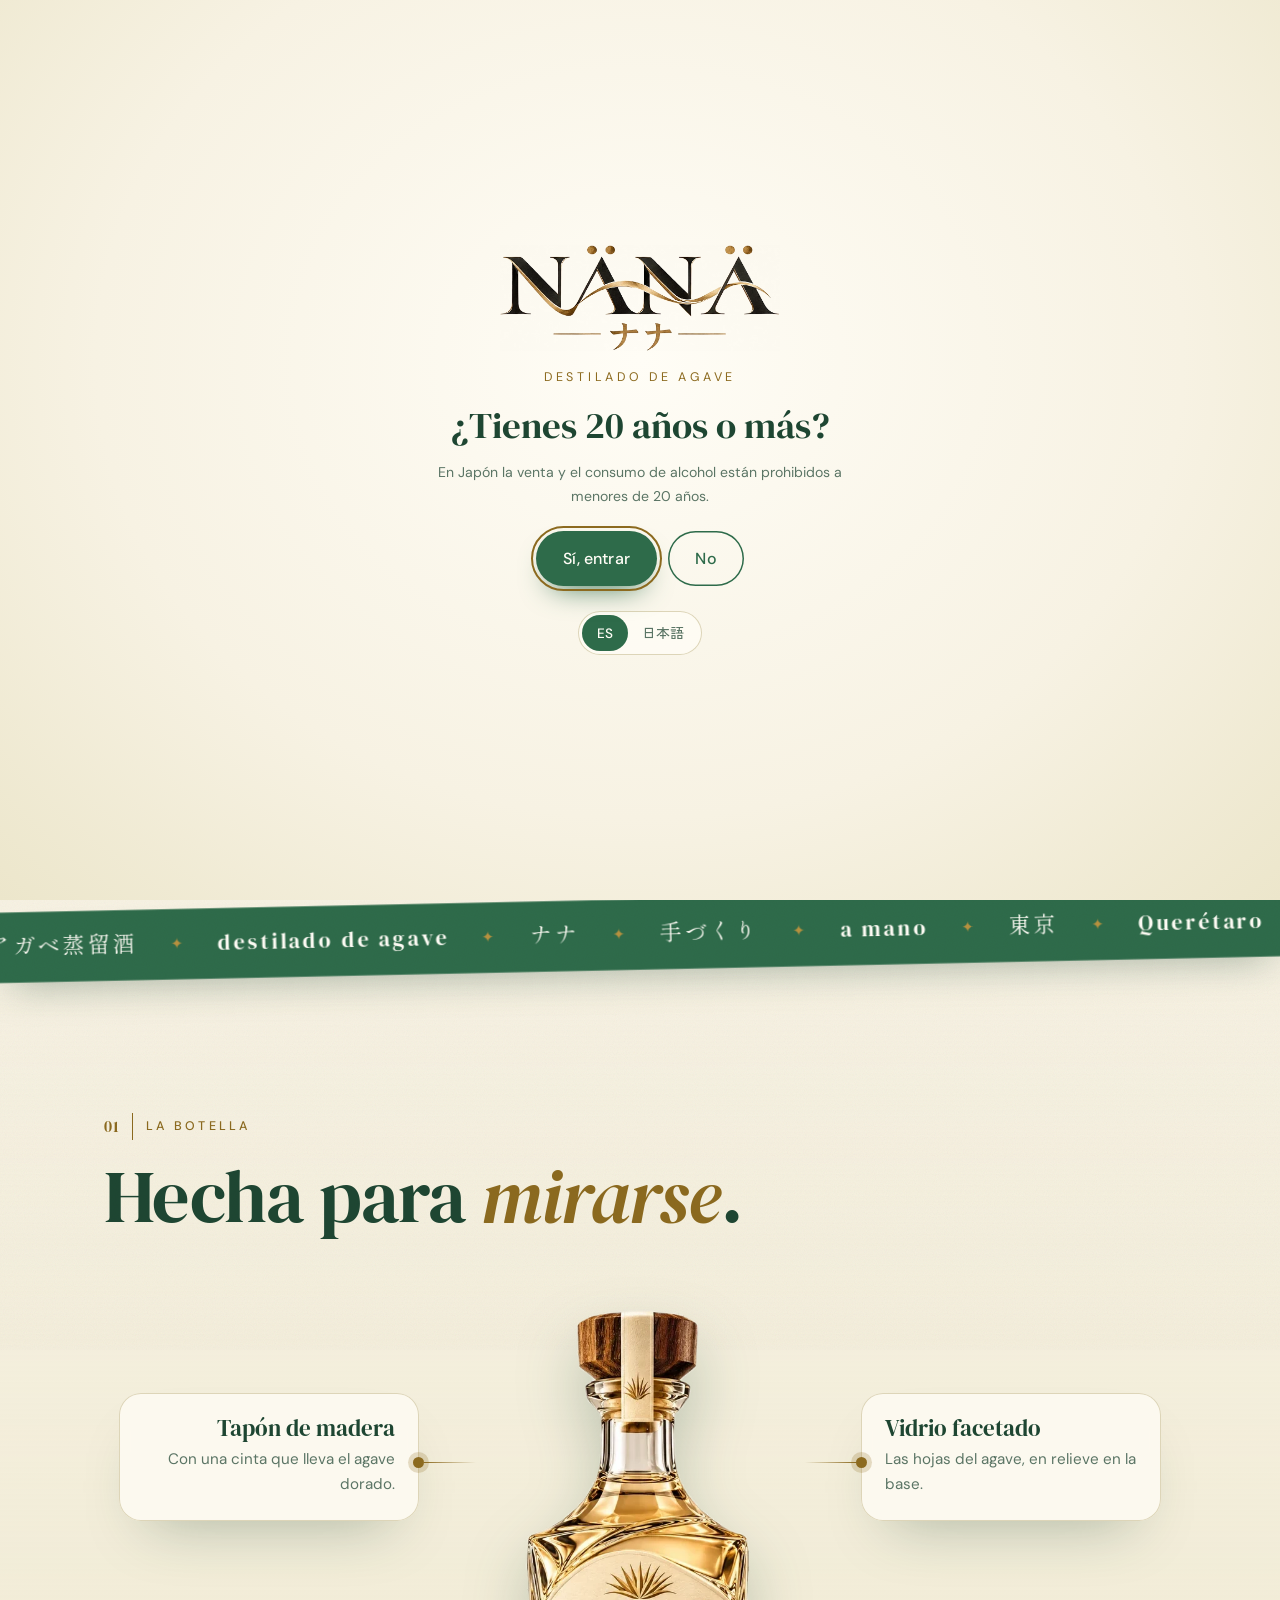
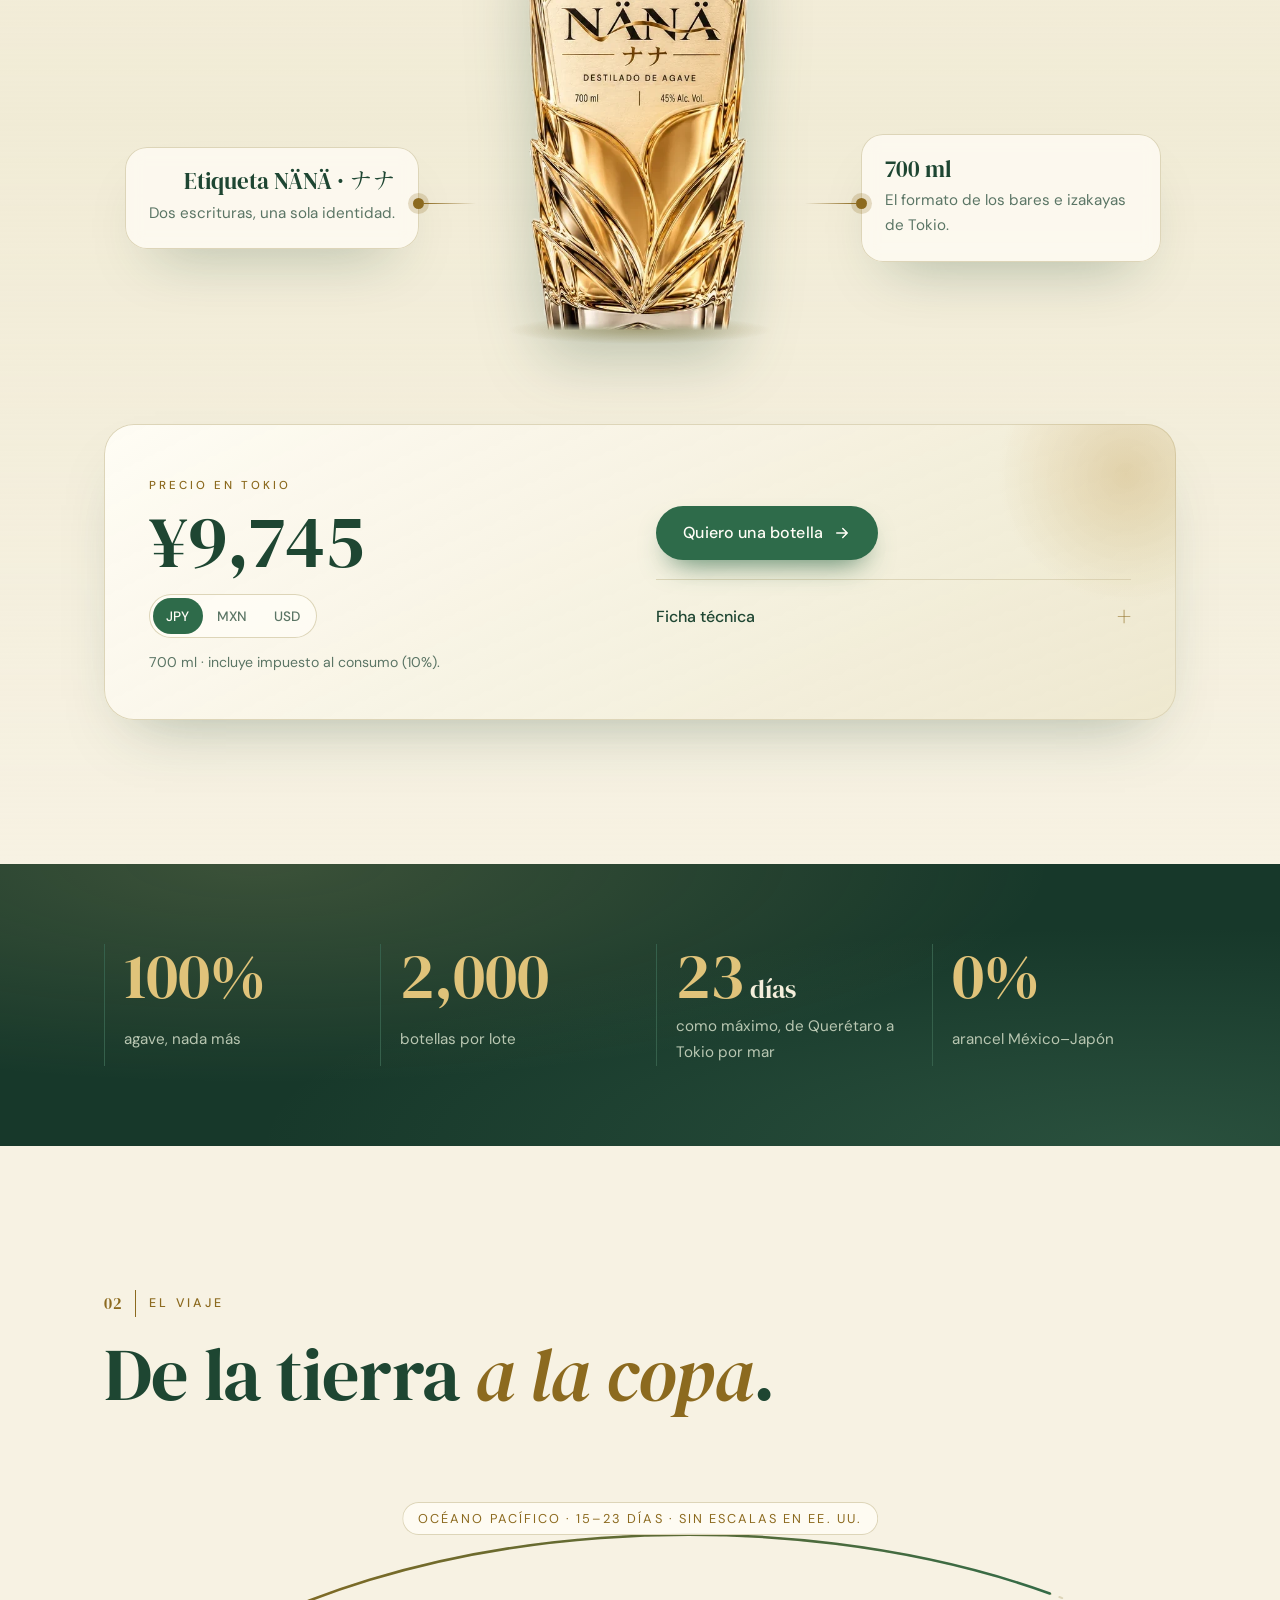
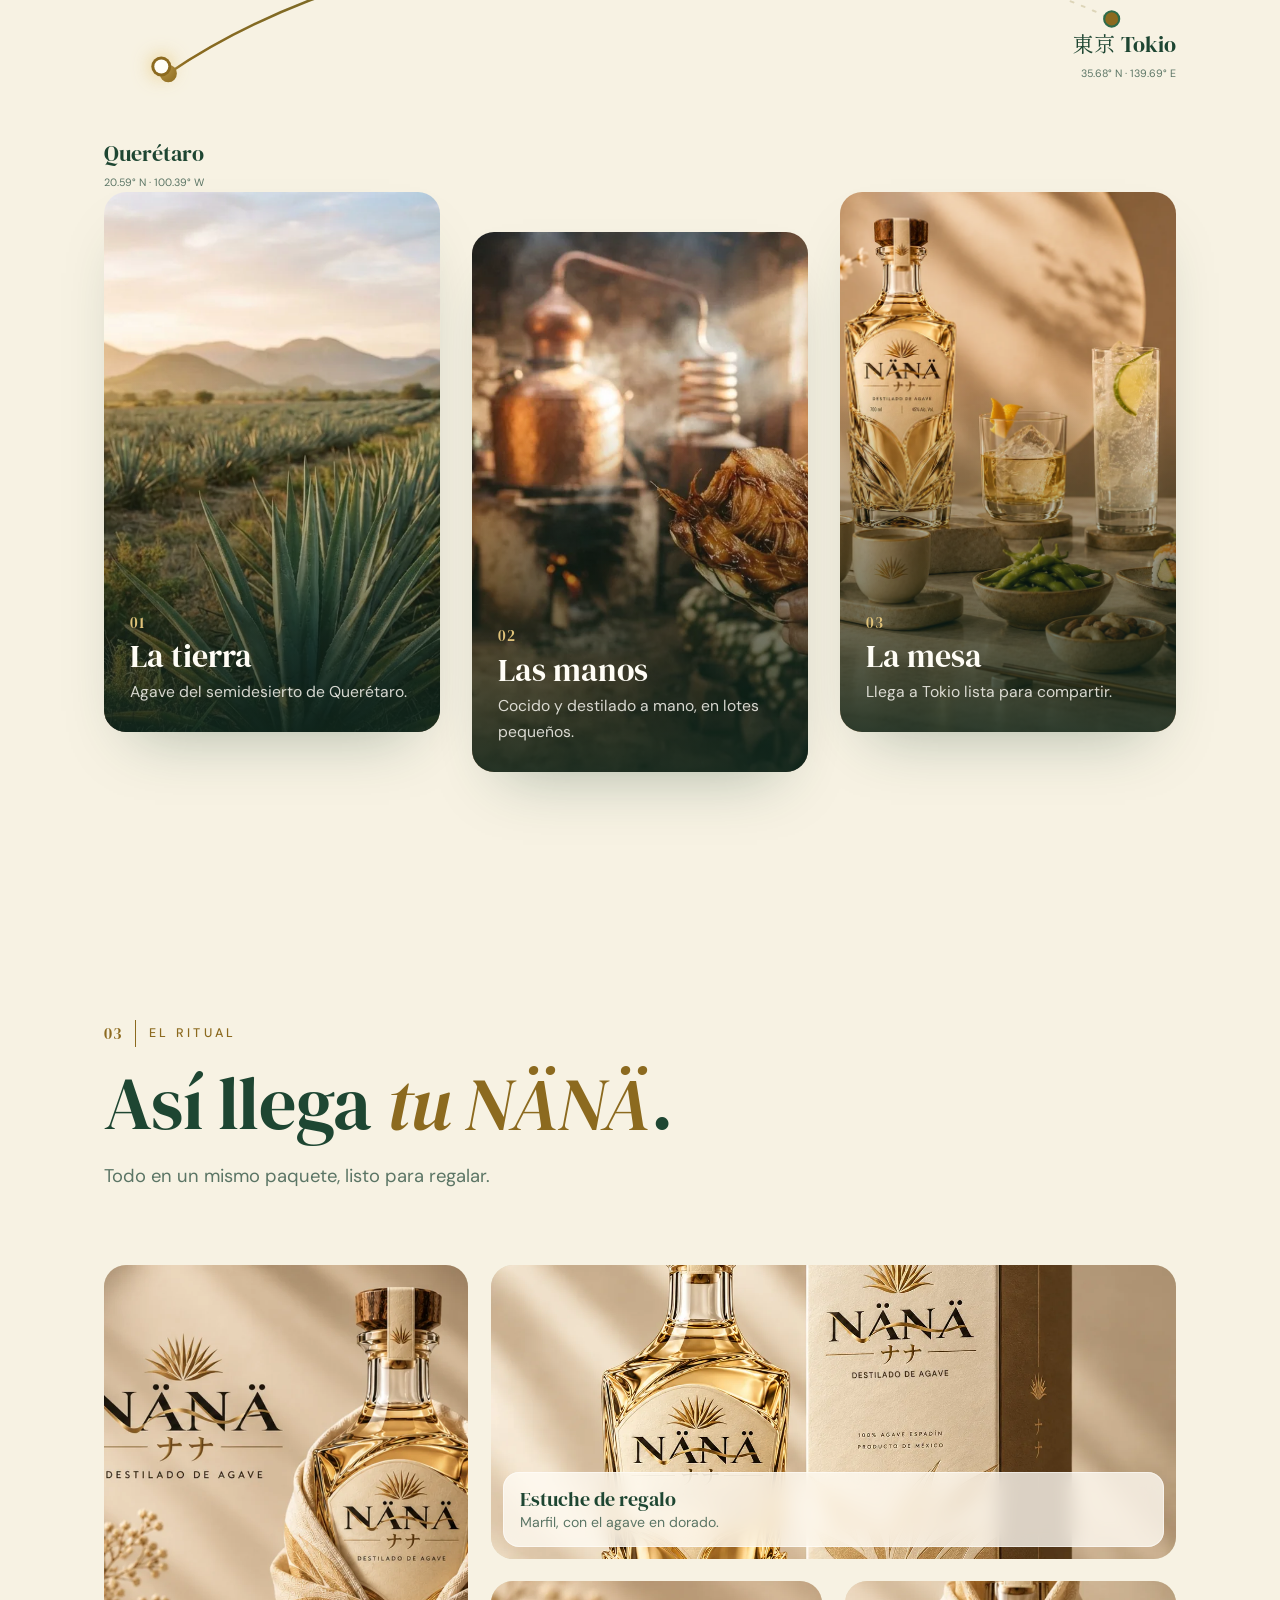
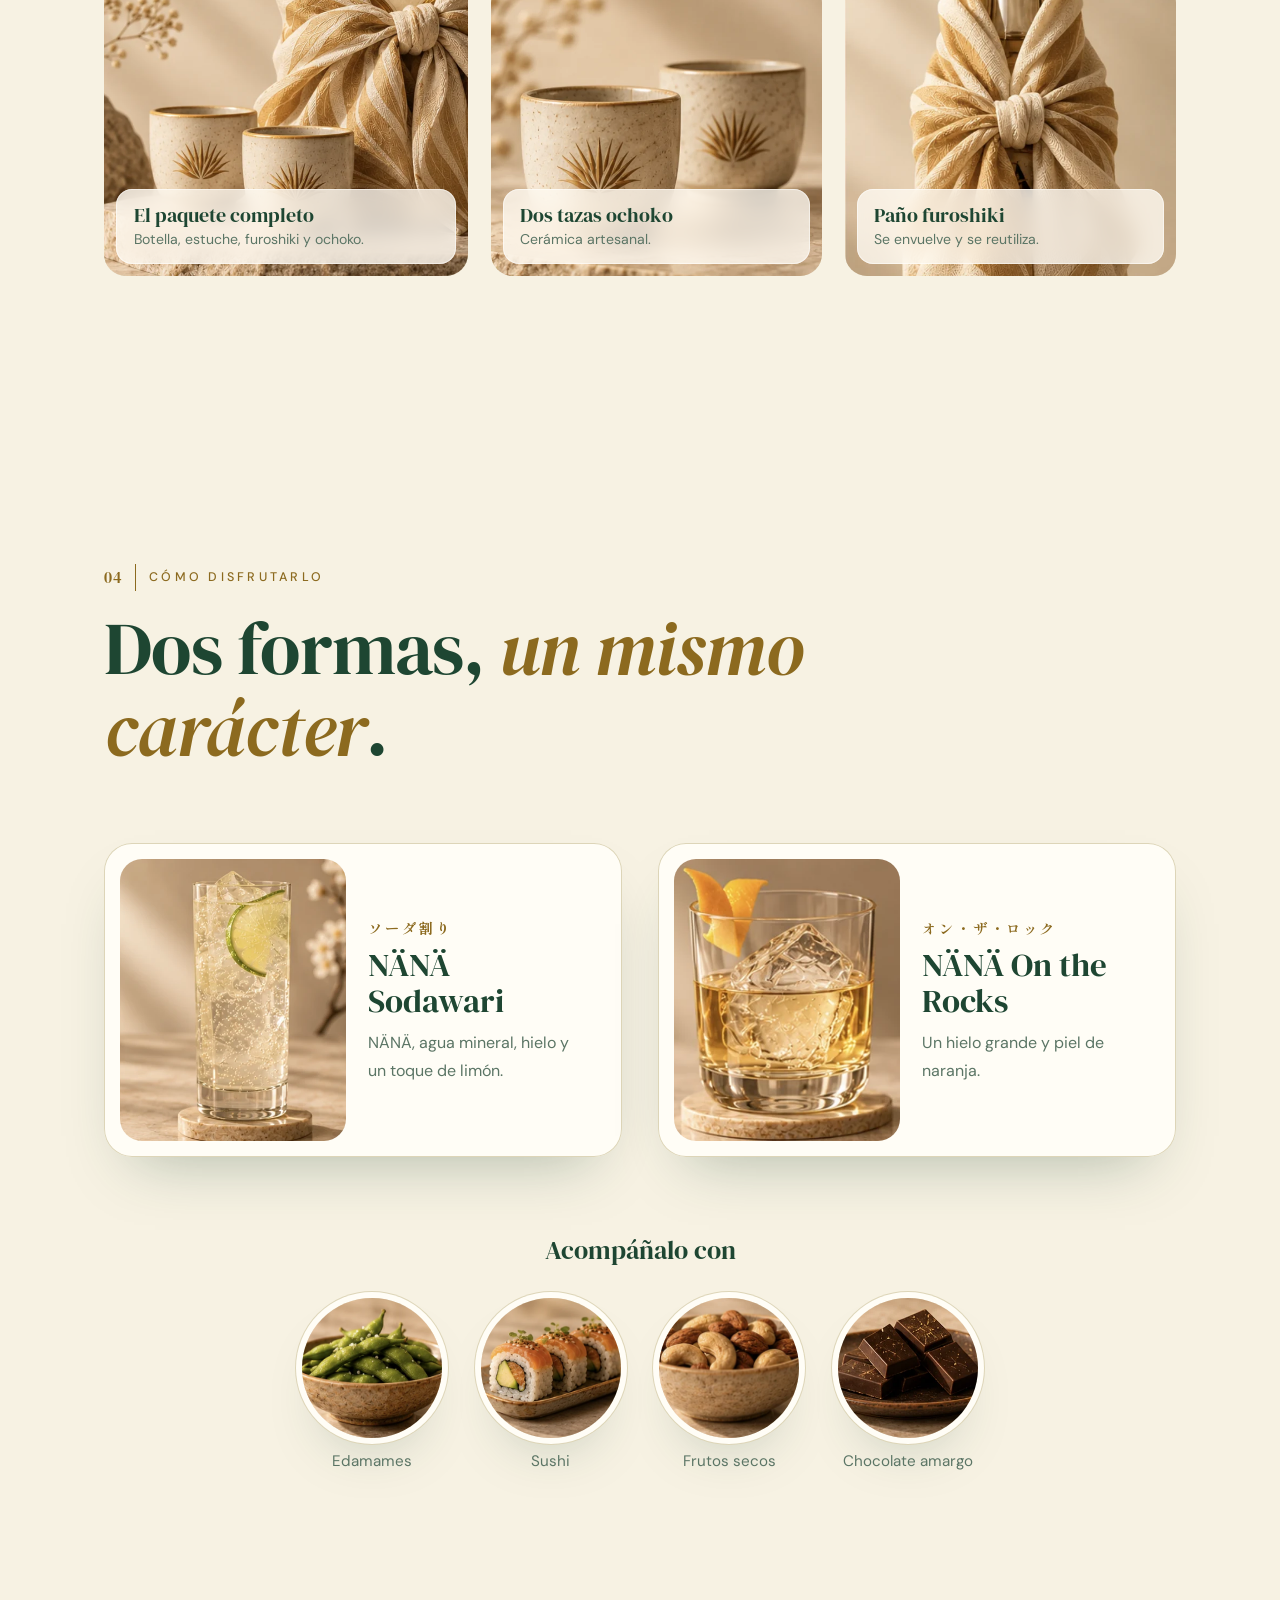
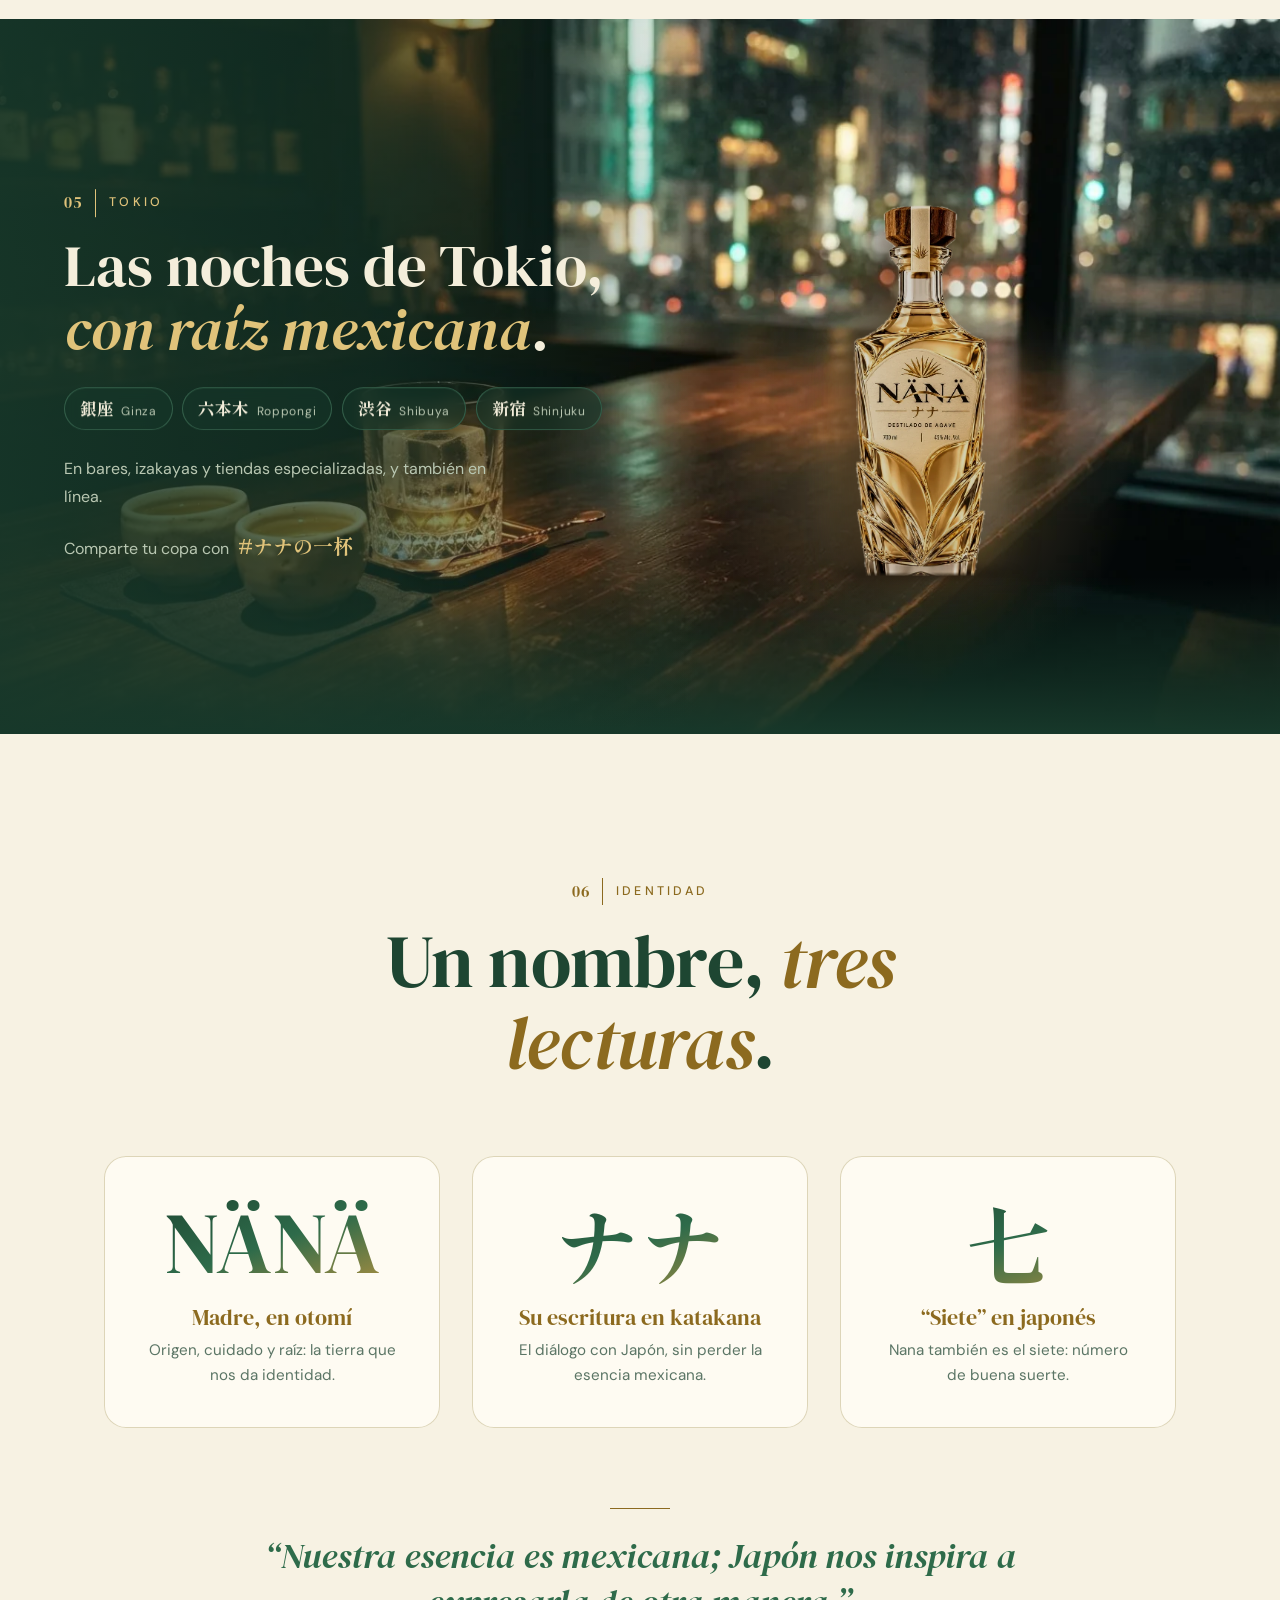
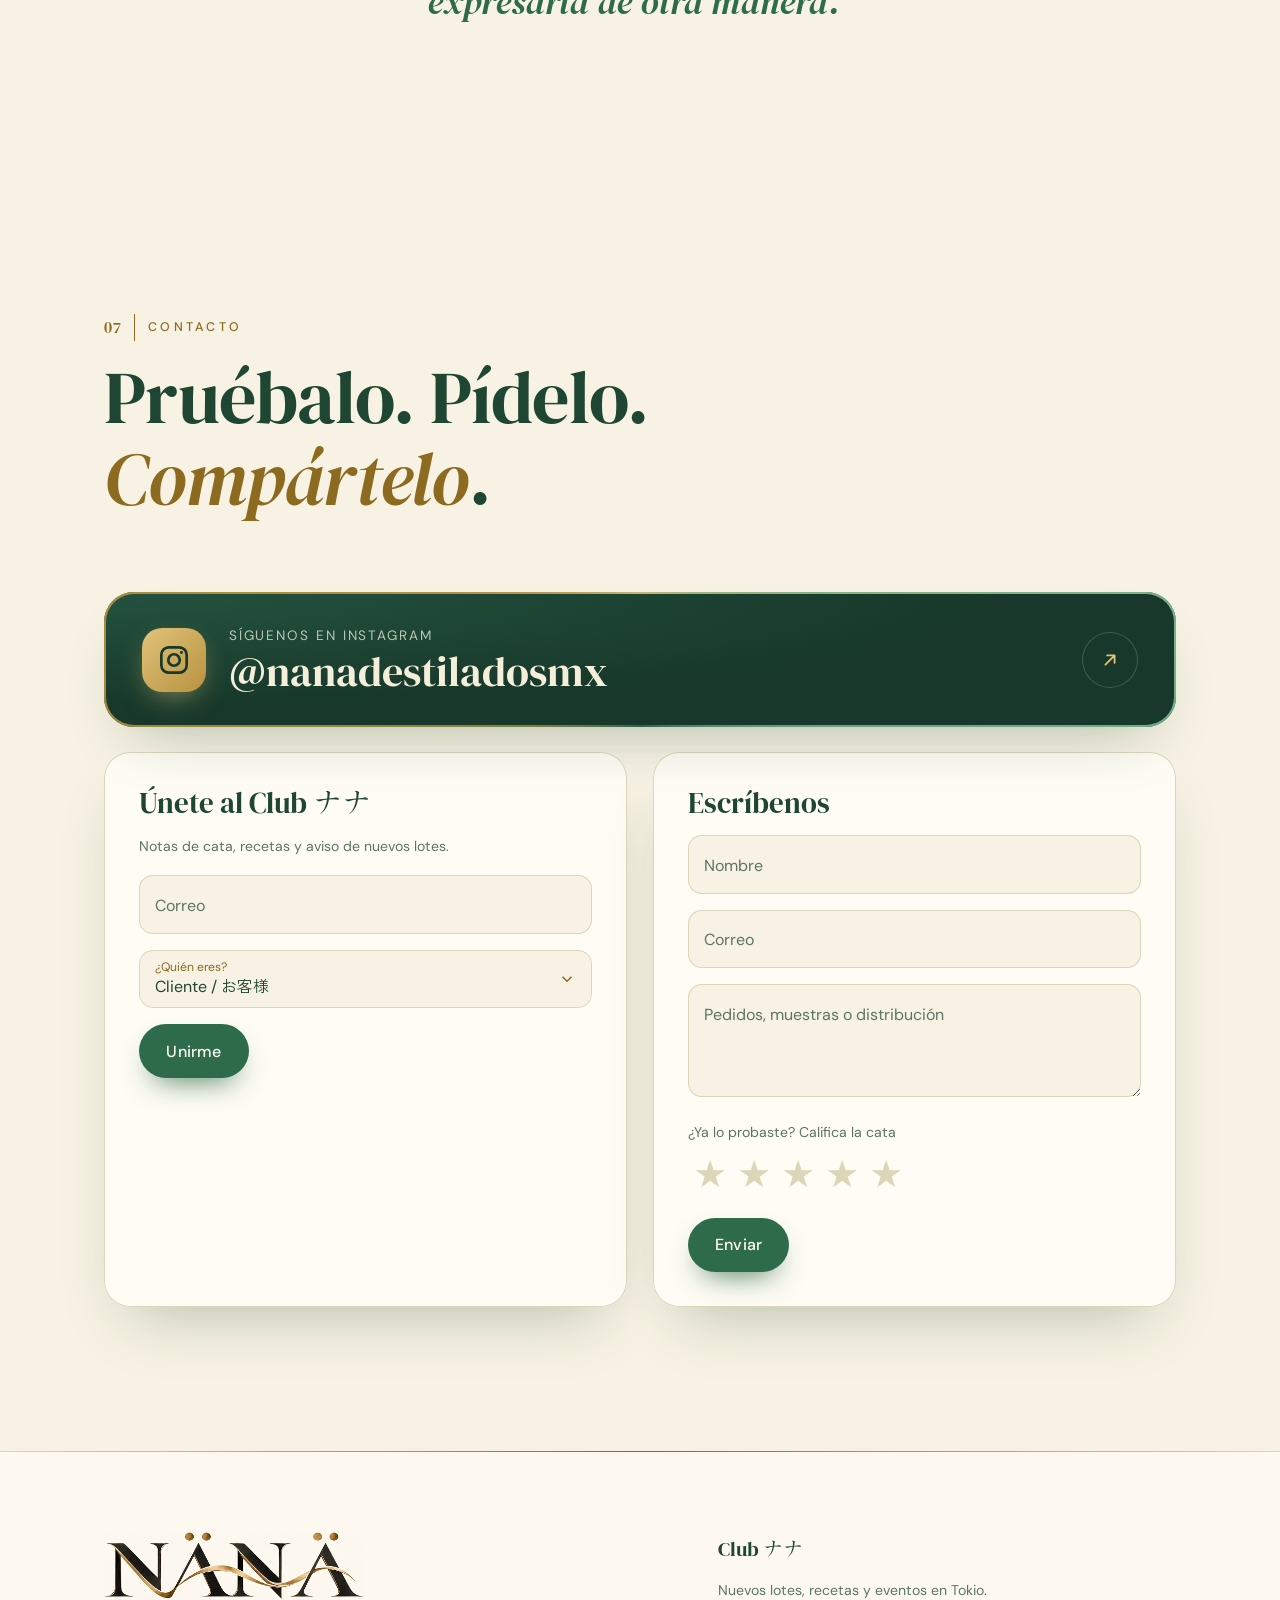
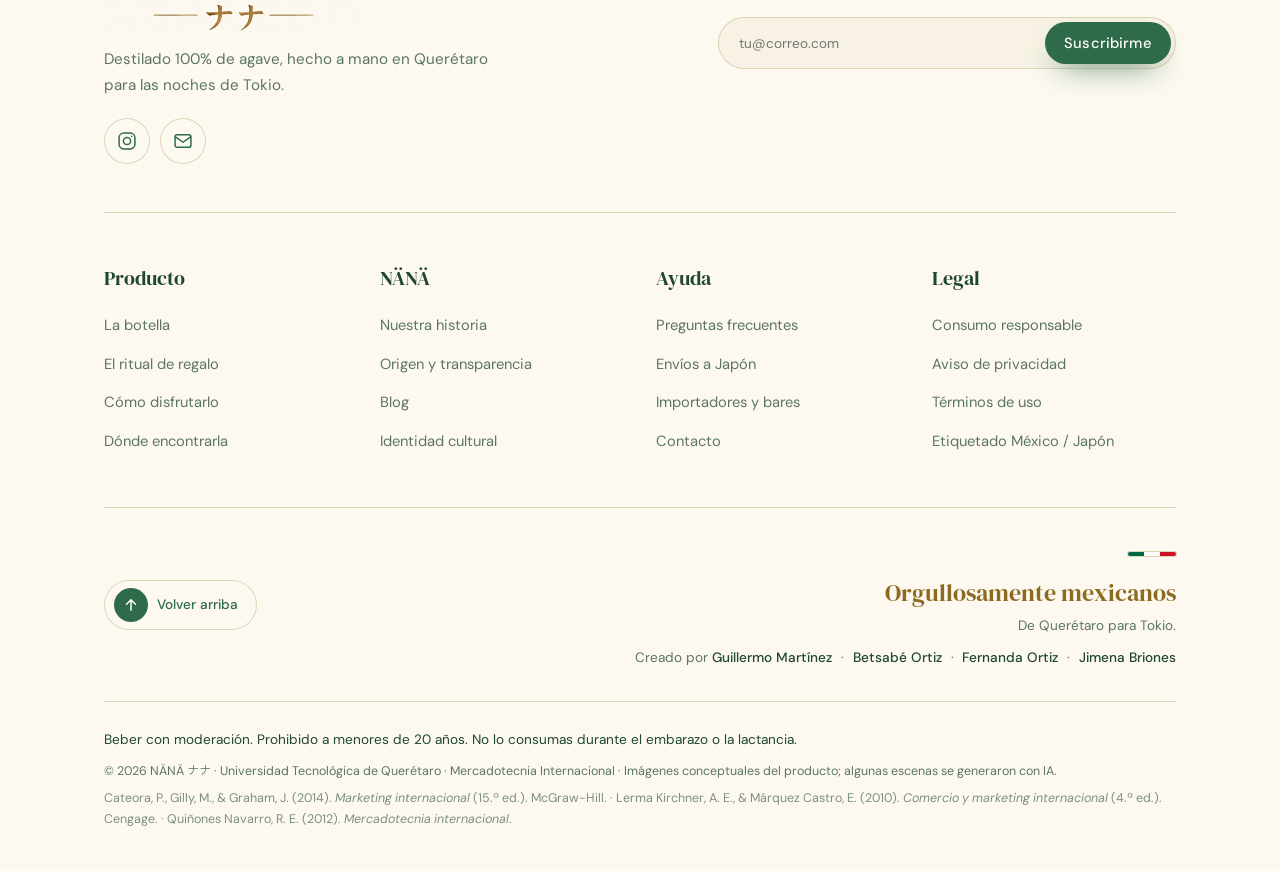
==== index.html @ 48a54cc8 "Landing de NÄNÄ ナナ: destilado de agave de Querétaro para Tokio Co-Authored-By: Claude Opus 5.5 <nore" ====
<!DOCTYPE html>
<html lang="es" data-l="es">
<head>
<meta charset="utf-8">
<meta name="viewport" content="width=device-width, initial-scale=1, viewport-fit=cover">
<title>NÄNÄ ナナ — Destilado de agave · アガベ蒸留酒</title>
<meta name="description" content="NÄNÄ ナナ: destilado 100% de agave hecho a mano en Querétaro, México, para las noches de Tokio. Edición limitada de 2,000 botellas.">
<meta name="theme-color" content="#f7f2e3">
<link rel="icon" href="img/logo.webp" type="image/webp">
<link rel="preconnect" href="https://fonts.googleapis.com"><link rel="preconnect" href="https://fonts.gstatic.com" crossorigin>
<link href="https://fonts.googleapis.com/css2?family=DM+Sans:ital,opsz,wght@0,9..40,400;0,9..40,500;0,9..40,700;1,9..40,400&family=DM+Serif+Display:ital@0;1&family=Shippori+Mincho:wght@400;700&family=Zen+Kaku+Gothic+New:wght@400;500&display=swap" rel="stylesheet">
<link rel="preload" as="image" href="img/botella.webp?v=2">
<link rel="stylesheet" href="css/styles.css">
</head>
<body>

<canvas id="atmos" aria-hidden="true"></canvas>
<div class="grain" aria-hidden="true"></div>
<div class="progress" aria-hidden="true"></div>

<!-- ============ Verificación de edad (Japón: 20 años) ============ -->
<div id="gate" role="dialog" aria-modal="true" aria-labelledby="gt">
  <div class="gate-card">
    <img class="gate-logo" src="img/logo.webp" alt="NÄNÄ ナナ" width="1007" height="383">
    <p class="gate-k"><span class="es">Destilado de agave</span><span class="ja">アガベ蒸留酒</span></p>
    <h2 id="gt"><span class="es">¿Tienes 20 años o más?</span><span class="ja">あなたは20歳以上ですか？</span></h2>
    <p class="note"><span class="es">En Japón la venta y el consumo de alcohol están prohibidos a menores de 20 años.</span><span class="ja">日本では20歳未満の飲酒・酒類の購入は法律で禁止されています。</span></p>
    <div class="gate-actions">
      <button class="btn" id="yes" type="button"><span class="es">Sí, entrar</span><span class="ja">はい、入る</span></button>
      <button class="btn ghost" id="no" type="button"><span class="es">No</span><span class="ja">いいえ</span></button>
    </div>
    <p id="nomsg" class="note" role="status" hidden><span class="es">Lo sentimos, este sitio es solo para mayores de 20 años.</span><span class="ja">申し訳ありません。20歳未満の方はご利用いただけません。</span></p>
    <div class="tg gate-tg" role="group" aria-label="Idioma / 言語"><button type="button" data-set="es" aria-pressed="true">ES</button><button type="button" data-set="ja" aria-pressed="false">日本語</button></div>
  </div>
</div>

<!-- ============ Barra superior ============ -->
<header class="top" id="top">
  <a class="brand" href="#inicio" aria-label="NÄNÄ ナナ, inicio"><span>NÄNÄ</span><i>ナナ</i></a>
  <nav class="menu" id="menu" aria-label="Principal">
    <a href="#botella"><span class="es">Botella</span><span class="ja">ボトル</span></a>
    <a href="#viaje"><span class="es">El viaje</span><span class="ja">旅</span></a>
    <a href="#ritual"><span class="es">Ritual</span><span class="ja">お届け</span></a>
    <a href="#disfruta"><span class="es">Disfrutar</span><span class="ja">楽しみ方</span></a>
    <a href="#tokio"><span class="es">Tokio</span><span class="ja">東京</span></a>
    <a href="#contacto"><span class="es">Contacto</span><span class="ja">お問い合わせ</span></a>
  </nav>
  <div class="top-r">
    <div class="tg" role="group" aria-label="Idioma / 言語"><button type="button" data-set="es" aria-pressed="true">ES</button><button type="button" data-set="ja" aria-pressed="false">日本語</button></div>
    <a class="btn sm hide-sm" href="#contacto"><span class="es">Pedir</span><span class="ja">注文</span></a>
    <button class="burger" id="burger" type="button" aria-label="Abrir menú" aria-expanded="false" aria-controls="menu"><i></i><i></i></button>
  </div>
</header>

<main>

<!-- ============ HERO ============ -->
<section class="hero" id="inicio">
  <svg class="blades" viewBox="0 0 400 400" aria-hidden="true"><path d="M200 400 C190 300 150 230 70 170"/><path d="M200 400 C200 290 205 200 200 90"/><path d="M200 400 C215 300 255 230 335 170"/><path d="M200 400 C170 330 120 300 30 290"/><path d="M200 400 C235 330 285 300 375 290"/></svg>
  <p class="hero-ghost" aria-hidden="true">ナナ</p>

  <div class="hero-copy">
    <p class="kicker"><span class="es">Destilado 100% de agave</span><span class="ja">100％アガベ蒸留酒</span> <b>·</b> Querétaro <span class="arrow" aria-hidden="true">→</span> 東京</p>
    <h1 class="hero-title"><span class="ht-l">NÄNÄ</span><span class="ht-j" lang="ja">ナナ</span></h1>
    <p class="hero-lead"><span class="es">De Querétaro a Tokio, hecho a mano.</span><span class="ja">ケレタロから東京へ、手づくりで。</span></p>
    <p class="hero-sub"><span class="es">Una edición limitada de 2,000 botellas para las noches de Tokio.</span><span class="ja">東京の夜のための、2,000本の限定エディション。</span></p>
    <div class="cta-row">
      <a class="btn" href="#botella"><span class="es">Conoce la botella</span><span class="ja">ボトルを見る</span><svg viewBox="0 0 24 24" aria-hidden="true"><path d="M5 12h14M13 6l6 6-6 6"/></svg></a>
      <a class="btn ghost" href="#contacto"><span class="es">Quiero probarlo</span><span class="ja">試飲を申し込む</span></a>
    </div>
  </div>

  <div class="hero-stage" id="stage">
    <div class="halo" aria-hidden="true"></div>
    <div class="ring" aria-hidden="true"></div>
    <img class="hero-bottle" id="heroBottle" src="img/botella.webp?v=2" alt="Botella NÄNÄ de 700 ml: vidrio facetado con relieve de agave, etiqueta crema y tapón de madera" width="479" height="999" fetchpriority="high">
    <div class="shadow" aria-hidden="true"></div>
  </div>

  <ul class="hero-specs" aria-label="Datos clave">
    <li><b>700<small>ml</small></b><span class="es">Formato de bar</span><span class="ja">バーの定番サイズ</span></li>
    <li><b>100<small>%</small></b><span class="es">Agave</span><span class="ja">アガベ</span></li>
    <li><b>2,000</b><span class="es">Botellas</span><span class="ja">本限定</span></li>
  </ul>

  <a class="scroll-cue" href="#botella" aria-label="Bajar"><span></span></a>
</section>

<div class="mq" aria-hidden="true"><div class="mq-track"><span>アガベ蒸留酒</span><i>✦</i><span>destilado de agave</span><i>✦</i><span>ナナ</span><i>✦</i><span>手づくり</span><i>✦</i><span>a mano</span><i>✦</i><span>東京</span><i>✦</i><span>Querétaro</span><i>✦</i><span>アガベ蒸留酒</span><i>✦</i><span>destilado de agave</span><i>✦</i><span>ナナ</span><i>✦</i><span>手づくり</span><i>✦</i><span>a mano</span><i>✦</i><span>東京</span><i>✦</i><span>Querétaro</span><i>✦</i></div></div>

<!-- ============ LA BOTELLA ============ -->
<section class="sec bottle-sec" id="botella">
  <div class="wrap">
    <header class="sec-head rv">
      <p class="eyebrow"><span>01</span><span class="es">La botella</span><span class="ja">ボトル</span></p>
      <h2><span class="es">Hecha para <em>mirarse</em>.</span><span class="ja">見つめたくなる<em>ボトル</em>。</span></h2>
    </header>

    <div class="showcase">
      <div class="feat f1 rv"><span class="dot"></span><h3><span class="es">Tapón de madera</span><span class="ja">木製の栓</span></h3><p><span class="es">Con una cinta que lleva el agave dorado.</span><span class="ja">金のアガベをあしらった帯付き。</span></p></div>
      <div class="feat f2 rv"><span class="dot"></span><h3><span class="es">Etiqueta NÄNÄ · ナナ</span><span class="ja">ラベル NÄNÄ · ナナ</span></h3><p><span class="es">Dos escrituras, una sola identidad.</span><span class="ja">ふたつの文字、ひとつのアイデンティティ。</span></p></div>
      <figure class="show-bottle">
        <button class="zoom" type="button" data-full="img/botella-blanco.webp" aria-label="Ampliar botella NÄNÄ">
          <img src="img/botella.webp?v=2" alt="Botella NÄNÄ con vidrio facetado en forma de hojas de agave" width="479" height="999" loading="lazy">
        </button>
        <div class="plinth" aria-hidden="true"></div>
      </figure>
      <div class="feat f3 rv"><span class="dot"></span><h3><span class="es">Vidrio facetado</span><span class="ja">ファセットガラス</span></h3><p><span class="es">Las hojas del agave, en relieve en la base.</span><span class="ja">底にアガベの葉のレリーフ。</span></p></div>
      <div class="feat f4 rv"><span class="dot"></span><h3>700 ml</h3><p><span class="es">El formato de los bares e izakayas de Tokio.</span><span class="ja">東京のバーや居酒屋で定番のサイズ。</span></p></div>
    </div>

    <div class="buy rv">
      <div class="buy-price">
        <p class="eyebrow small"><span class="es">Precio en Tokio</span><span class="ja">東京での価格</span></p>
        <p class="price" id="price" aria-live="polite">¥9,745</p>
        <div class="cur" role="group" aria-label="Moneda / 通貨"><button type="button" data-c="jpy" aria-pressed="true">JPY</button><button type="button" data-c="mxn" aria-pressed="false">MXN</button><button type="button" data-c="usd" aria-pressed="false">USD</button></div>
        <p class="note"><span class="es">700 ml · incluye impuesto al consumo (10%).</span><span class="ja">700ml・消費税10％込み。</span></p>
      </div>
      <div class="buy-cta">
        <a class="btn" href="#contacto"><span class="es">Quiero una botella</span><span class="ja">ボトルを注文する</span><svg viewBox="0 0 24 24" aria-hidden="true"><path d="M5 12h14M13 6l6 6-6 6"/></svg></a>
        <details class="ficha">
          <summary><span class="es">Ficha técnica</span><span class="ja">製品情報</span></summary>
          <dl>
            <dt><span class="es">Categoría</span><span class="ja">品名</span></dt><dd><span class="es">Destilado de agave</span><span class="ja">スピリッツ（アガベ蒸留酒）</span></dd>
            <dt><span class="es">Ingrediente</span><span class="ja">原材料名</span></dt><dd><span class="es">100% agave</span><span class="ja">アガベ</span></dd>
            <dt><span class="es">Contenido</span><span class="ja">内容量</span></dt><dd>700 ml</dd>
            <dt><span class="es">Alcohol</span><span class="ja">アルコール分</span></dt><dd><span class="es">40% Alc. Vol.</span><span class="ja">40度</span></dd>
            <dt><span class="es">Origen</span><span class="ja">原産国名</span></dt><dd><span class="es">Querétaro, México</span><span class="ja">メキシコ（ケレタロ）</span></dd>
            <dt><span class="es">Lote</span><span class="ja">ロット</span></dt><dd><span class="es">Edición limitada · 2,000 botellas</span><span class="ja">限定2,000本</span></dd>
          </dl>
        </details>
      </div>
    </div>
  </div>
</section>

<!-- ============ CIFRAS ============ -->
<section class="stats" aria-label="NÄNÄ en cifras">
  <div class="wrap stats-grid">
    <div class="stat rv"><b><span data-count="100">0</span>%</b><span class="es">agave, nada más</span><span class="ja">アガベ100％</span></div>
    <div class="stat rv"><b><span data-count="2000" data-sep="1">0</span></b><span class="es">botellas por lote</span><span class="ja">本の限定ロット</span></div>
    <div class="stat rv"><b><span data-count="23">0</span><small> <span class="es">días</span><span class="ja">日</span></small></b><span class="es">como máximo, de Querétaro a Tokio por mar</span><span class="ja">以内でケレタロから東京へ（海路）</span></div>
    <div class="stat rv"><b><span data-count="0">0</span>%</b><span class="es">arancel México–Japón</span><span class="ja">日墨EPAで関税0％</span></div>
  </div>
</section>

<!-- ============ EL VIAJE ============ -->
<section class="sec journey" id="viaje">
  <div class="wrap">
    <header class="sec-head rv">
      <p class="eyebrow"><span>02</span><span class="es">El viaje</span><span class="ja">旅</span></p>
      <h2><span class="es">De la tierra <em>a la copa</em>.</span><span class="ja">大地から、<em>グラスへ</em>。</span></h2>
    </header>

    <div class="route rv" aria-hidden="true">
      <svg viewBox="0 0 1000 220" preserveAspectRatio="none">
        <defs><linearGradient id="rg" x1="0" x2="1"><stop offset="0" stop-color="var(--gold)"/><stop offset="1" stop-color="var(--pri)"/></linearGradient></defs>
        <path class="route-base" d="M60 170 C 300 10, 700 10, 940 120"/>
        <path class="route-line" pathLength="1" d="M60 170 C 300 10, 700 10, 940 120"/>
        <circle class="pin" cx="60" cy="170" r="7"/><circle class="pin pulse" cx="60" cy="170" r="7"/>
        <circle class="pin" cx="940" cy="120" r="7"/><circle class="pin pulse d2" cx="940" cy="120" r="7"/>
      </svg>
      <span class="ship"></span>
      <div class="route-lbl l"><b>Querétaro</b><small>20.59° N · 100.39° W</small></div>
      <div class="route-lbl r"><b>東京 Tokio</b><small>35.68° N · 139.69° E</small></div>
      <div class="route-mid"><span class="es">Océano Pacífico · 15–23 días · sin escalas en EE. UU.</span><span class="ja">太平洋 · 15〜23日 · アメリカ経由なし</span></div>
    </div>

    <ol class="steps">
      <li class="step rv">
        <figure><img src="img/campo.webp" alt="Campo de agave al atardecer en el semidesierto de Querétaro" width="914" height="768" loading="lazy"></figure>
        <div class="step-t"><span class="num">01</span><h3><span class="es">La tierra</span><span class="ja">大地</span></h3><p><span class="es">Agave del semidesierto de Querétaro.</span><span class="ja">ケレタロの半砂漠で育つアガベ。</span></p></div>
      </li>
      <li class="step rv">
        <figure><img src="img/taller.webp" alt="Manos de un maestro destilador sosteniendo agave cocido junto a un alambique de cobre" width="1376" height="768" loading="lazy"></figure>
        <div class="step-t"><span class="num">02</span><h3><span class="es">Las manos</span><span class="ja">手仕事</span></h3><p><span class="es">Cocido y destilado a mano, en lotes pequeños.</span><span class="ja">小さなロットで、手で蒸し、手で蒸留。</span></p></div>
      </li>
      <li class="step rv">
        <figure><img src="img/mesa.webp" alt="Mesa de degustación con la botella NÄNÄ, tazas ochoko y bocadillos japoneses" width="1100" height="1100" loading="lazy"></figure>
        <div class="step-t"><span class="num">03</span><h3><span class="es">La mesa</span><span class="ja">食卓</span></h3><p><span class="es">Llega a Tokio lista para compartir.</span><span class="ja">分かち合うために、東京の食卓へ。</span></p></div>
      </li>
    </ol>
  </div>
</section>

<!-- ============ RITUAL ============ -->
<section class="sec ritual" id="ritual">
  <div class="wrap">
    <header class="sec-head rv">
      <p class="eyebrow"><span>03</span><span class="es">El ritual</span><span class="ja">ひととき</span></p>
      <h2><span class="es">Así llega <em>tu NÄNÄ</em>.</span><span class="ja"><em>NÄNÄ</em>のお届け。</span></h2>
      <p class="lead"><span class="es">Todo en un mismo paquete, listo para regalar.</span><span class="ja">贈り物にそのまま使える、ひとつのセット。</span></p>
    </header>

    <div class="bento">
      <button class="tile t-big zoom rv" type="button" data-full="img/paquete.webp" aria-label="Ampliar: botella envuelta en furoshiki con tazas ochoko">
        <img src="img/paquete.webp" alt="Botella NÄNÄ envuelta en furoshiki dorado y beige junto a dos tazas ochoko" width="880" height="1100" loading="lazy">
        <span class="cap"><b><span class="es">El paquete completo</span><span class="ja">フルセット</span></b><small><span class="es">Botella, estuche, furoshiki y ochoko.</span><span class="ja">ボトル、ボックス、風呂敷、おちょこ。</span></small></span>
      </button>
      <button class="tile t-wide zoom rv" type="button" data-full="img/estuche.webp" aria-label="Ampliar: estuche de regalo">
        <img src="img/estuche.webp" alt="Botella NÄNÄ junto al estuche marfil con agave dorado" width="1290" height="1219" loading="lazy">
        <span class="cap"><b><span class="es">Estuche de regalo</span><span class="ja">ギフトボックス</span></b><small><span class="es">Marfil, con el agave en dorado.</span><span class="ja">金のアガベをあしらったアイボリー。</span></small></span>
      </button>
      <button class="tile zoom rv" type="button" data-full="img/ochoko.webp" aria-label="Ampliar: tazas ochoko">
        <img src="img/ochoko.webp" alt="Dos tazas ochoko de cerámica marfil con el agave de NÄNÄ" width="682" height="550" loading="lazy">
        <span class="cap"><b><span class="es">Dos tazas ochoko</span><span class="ja">おちょこ 2個</span></b><small><span class="es">Cerámica artesanal.</span><span class="ja">手づくりの陶器。</span></small></span>
      </button>
      <button class="tile zoom rv" type="button" data-full="img/furoshiki.webp" aria-label="Ampliar: paño furoshiki">
        <img src="img/furoshiki.webp" alt="Botella NÄNÄ envuelta en un paño furoshiki con patrón de agave" width="521" height="1100" loading="lazy">
        <span class="cap"><b><span class="es">Paño furoshiki</span><span class="ja">風呂敷</span></b><small><span class="es">Se envuelve y se reutiliza.</span><span class="ja">包んで、繰り返し使える。</span></small></span>
      </button>
    </div>
  </div>
</section>

<!-- ============ CÓMO DISFRUTARLO ============ -->
<section class="sec enjoy" id="disfruta">
  <div class="wrap">
    <header class="sec-head rv">
      <p class="eyebrow"><span>04</span><span class="es">Cómo disfrutarlo</span><span class="ja">楽しみ方</span></p>
      <h2><span class="es">Dos formas, <em>un mismo carácter</em>.</span><span class="ja">ふたつの飲み方、<em>ひとつの個性</em>。</span></h2>
    </header>

    <div class="serves">
      <article class="serve rv">
        <div class="serve-img"><img src="img/sodawari.webp" alt="Vaso alto con NÄNÄ, agua mineral, hielo y rodaja de limón" width="494" height="522" loading="lazy"></div>
        <div class="serve-t"><p class="serve-n">ソーダ割り</p><h3>NÄNÄ Sodawari</h3><p><span class="es">NÄNÄ, agua mineral, hielo y un toque de limón.</span><span class="ja">ミネラルウォーターと氷で割り、レモンをひとたらし。</span></p></div>
      </article>
      <article class="serve rv">
        <div class="serve-img"><img src="img/rocks.webp" alt="Vaso corto con NÄNÄ, un cubo de hielo grande y cáscara de naranja" width="502" height="370" loading="lazy"></div>
        <div class="serve-t"><p class="serve-n">オン・ザ・ロック</p><h3>NÄNÄ On the Rocks</h3><p><span class="es">Un hielo grande y piel de naranja.</span><span class="ja">大きな氷と、オレンジの皮を添えて。</span></p></div>
      </article>
    </div>

    <div class="pair rv">
      <p class="pair-t"><span class="es">Acompáñalo con</span><span class="ja">合わせるなら</span></p>
      <ul>
        <li><img src="img/edamame.webp" alt="" width="488" height="362" loading="lazy"><span class="es">Edamames</span><span class="ja">枝豆</span></li>
        <li><img src="img/sushi.webp" alt="" width="486" height="370" loading="lazy"><span class="es">Sushi</span><span class="ja">寿司</span></li>
        <li><img src="img/nueces.webp" alt="" width="496" height="286" loading="lazy"><span class="es">Frutos secos</span><span class="ja">ナッツ</span></li>
        <li><img src="img/chocolate.webp" alt="" width="490" height="278" loading="lazy"><span class="es">Chocolate amargo</span><span class="ja">ビターチョコ</span></li>
      </ul>
    </div>
  </div>
</section>

<!-- ============ TOKIO DE NOCHE ============ -->
<section class="night" id="tokio">
  <div class="night-scene">
    <img class="night-bg" src="img/tokio.webp" alt="" width="1376" height="768" loading="lazy">
    <div class="night-glow" aria-hidden="true"></div>
    <div class="contact" aria-hidden="true"></div>
    <img class="night-bottle" src="img/botella.webp?v=2" alt="Botella NÄNÄ sobre la barra de un bar de Ginza, Tokio, de noche" width="479" height="999" loading="lazy">
    <img class="night-refl" src="img/botella.webp?v=2" alt="" width="479" height="999" loading="lazy" aria-hidden="true">
  </div>
  <div class="night-copy rv">
    <p class="eyebrow light"><span>05</span><span class="es">Tokio</span><span class="ja">東京</span></p>
    <h2><span class="es">Las noches de Tokio, <em>con raíz mexicana</em>.</span><span class="ja">メキシコの根を持つ、<em>東京の夜</em>。</span></h2>
    <ul class="places"><li>銀座 <small>Ginza</small></li><li>六本木 <small>Roppongi</small></li><li>渋谷 <small>Shibuya</small></li><li>新宿 <small>Shinjuku</small></li></ul>
    <p class="night-p"><span class="es">En bares, izakayas y tiendas especializadas, y también en línea.</span><span class="ja">バー、居酒屋、専門店、そしてオンラインで。</span></p>
    <p class="hashtag"><span class="es">Comparte tu copa con</span><span class="ja">グラスをシェア</span> <b>#ナナの一杯</b></p>
  </div>
</section>

<!-- ============ EL NOMBRE ============ -->
<section class="sec name" id="nombre">
  <div class="wrap">
    <header class="sec-head center rv">
      <p class="eyebrow"><span>06</span><span class="es">Identidad</span><span class="ja">アイデンティティ</span></p>
      <h2><span class="es">Un nombre, <em>tres lecturas</em>.</span><span class="ja">ひとつの名前、<em>三つの読み方</em>。</span></h2>
    </header>
    <div class="glyphs">
      <article class="glyph rv"><p class="g">NÄNÄ</p><h3><span class="es">Madre, en otomí</span><span class="ja">オトミ語で「母」</span></h3><p><span class="es">Origen, cuidado y raíz: la tierra que nos da identidad.</span><span class="ja">起源、慈しみ、ルーツ。私たちを形づくる大地。</span></p></article>
      <article class="glyph rv"><p class="g" lang="ja">ナナ</p><h3><span class="es">Su escritura en katakana</span><span class="ja">カタカナの表記</span></h3><p><span class="es">El diálogo con Japón, sin perder la esencia mexicana.</span><span class="ja">メキシコらしさを保ちながら、日本と対話する。</span></p></article>
      <article class="glyph rv"><p class="g" lang="ja">七</p><h3><span class="es">“Siete” en japonés</span><span class="ja">数字の「七」</span></h3><p><span class="es">Nana también es el siete: número de buena suerte.</span><span class="ja">「なな」は縁起の良い数字でもあります。</span></p></article>
    </div>
    <blockquote class="quote rv"><p><span class="es">“Nuestra esencia es mexicana; Japón nos inspira a expresarla de otra manera.”</span><span class="ja">「本質はメキシコに。日本は、それを別のかたちで表すインスピレーション。」</span></p></blockquote>
  </div>
</section>

<!-- ============ CONTACTO + CLUB + INSTAGRAM ============ -->
<section class="sec contact" id="contacto">
  <div class="wrap">
    <header class="sec-head rv">
      <p class="eyebrow"><span>07</span><span class="es">Contacto</span><span class="ja">お問い合わせ</span></p>
      <h2><span class="es">Pruébalo. Pídelo. <em>Compártelo</em>.</span><span class="ja">試して、注文して、<em>分かち合う</em>。</span></h2>
    </header>

    <div class="contact-grid">
      <a class="ig rv" href="https://www.instagram.com/nanadestiladosmx/" target="_blank" rel="noopener">
        <span class="ig-icon"><svg viewBox="0 0 24 24" aria-hidden="true"><rect x="2.5" y="2.5" width="19" height="19" rx="5.5"/><circle cx="12" cy="12" r="4.3"/><circle cx="17.6" cy="6.4" r="1.1" class="fill"/></svg></span>
        <span class="ig-t"><small><span class="es">Síguenos en Instagram</span><span class="ja">Instagramをフォロー</span></small><b>@nanadestiladosmx</b></span>
        <span class="ig-go"><svg viewBox="0 0 24 24" aria-hidden="true"><path d="M7 17L17 7M9 7h8v8"/></svg></span>
      </a>

      <form class="card club rv" id="fc" novalidate>
        <h3><span class="es">Únete al Club ナナ</span><span class="ja">ナナ・クラブに参加</span></h3>
        <p class="note"><span class="es">Notas de cata, recetas y aviso de nuevos lotes.</span><span class="ja">テイスティングノート、レシピ、新ロットのお知らせ。</span></p>
        <div class="field"><input type="email" id="ce" required autocomplete="email" placeholder=" "><label for="ce"><span class="es">Correo</span><span class="ja">メールアドレス</span></label></div>
        <div class="field"><select id="cr"><option value="Cliente">Cliente / お客様</option><option value="Bar o tienda">Bar o tienda / バー・店舗</option><option value="Importador">Importador / 輸入者</option></select><label for="cr" class="up"><span class="es">¿Quién eres?</span><span class="ja">あなたは？</span></label></div>
        <button class="btn" type="submit"><span class="es">Unirme</span><span class="ja">参加する</span></button>
        <p class="note msg" id="fcm" role="status"></p>
      </form>

      <form class="card msgform rv" id="fm" novalidate>
        <h3><span class="es">Escríbenos</span><span class="ja">メッセージ</span></h3>
        <div class="field"><input id="mn" required autocomplete="name" placeholder=" "><label for="mn"><span class="es">Nombre</span><span class="ja">お名前</span></label></div>
        <div class="field"><input type="email" id="me" required autocomplete="email" placeholder=" "><label for="me"><span class="es">Correo</span><span class="ja">メール</span></label></div>
        <div class="field"><textarea id="mm" rows="3" required placeholder=" "></textarea><label for="mm"><span class="es">Pedidos, muestras o distribución</span><span class="ja">注文・サンプル・取扱</span></label></div>
        <div class="rate"><span class="note"><span class="es">¿Ya lo probaste? Califica la cata</span><span class="ja">試飲の評価</span></span>
          <div class="stars" id="st" role="group" aria-label="Calificación 1 a 5"><button type="button" aria-label="1 de 5" aria-pressed="false">★</button><button type="button" aria-label="2 de 5" aria-pressed="false">★</button><button type="button" aria-label="3 de 5" aria-pressed="false">★</button><button type="button" aria-label="4 de 5" aria-pressed="false">★</button><button type="button" aria-label="5 de 5" aria-pressed="false">★</button></div>
        </div>
        <button class="btn" type="submit"><span class="es">Enviar</span><span class="ja">送信</span></button>
        <p class="note msg" id="fmm" role="status"></p>
      </form>
    </div>
  </div>
</section>

</main>

<!-- ============ PIE ============ -->
<footer class="foot">
  <div class="wrap">
    <div class="foot-brand">
      <div>
        <img class="foot-logo" src="img/logo.webp" alt="NÄNÄ ナナ" width="1007" height="383" loading="lazy">
        <p class="foot-tag"><span class="es">Destilado 100% de agave, hecho a mano en Querétaro para las noches de Tokio.</span><span class="ja">ケレタロで手づくりされた100％アガベ蒸留酒。東京の夜のために。</span></p>
        <div class="foot-social">
          <a href="https://www.instagram.com/nanadestiladosmx/" target="_blank" rel="noopener" aria-label="Instagram @nanadestiladosmx"><svg viewBox="0 0 24 24" aria-hidden="true"><rect x="2.5" y="2.5" width="19" height="19" rx="5.5"/><circle cx="12" cy="12" r="4.3"/><circle cx="17.6" cy="6.4" r="1" class="fill"/></svg></a>
          <a href="mailto:contacto@nana-agave.jp" aria-label="Correo"><svg viewBox="0 0 24 24" aria-hidden="true"><rect x="2.5" y="4.5" width="19" height="15" rx="2.5"/><path d="M3 7l9 6.5L21 7"/></svg></a>
        </div>
      </div>
      <form class="foot-news" id="fn" novalidate>
        <p class="foot-h"><span class="es">Club ナナ</span><span class="ja">ナナ・クラブ</span></p>
        <p class="note"><span class="es">Nuevos lotes, recetas y eventos en Tokio.</span><span class="ja">新ロット、レシピ、東京のイベント情報。</span></p>
        <div class="news-row"><label class="sr" for="fne">Correo</label><input type="email" id="fne" required autocomplete="email" placeholder="tu@correo.com"><button class="btn sm" type="submit"><span class="es">Suscribirme</span><span class="ja">登録</span></button></div>
        <p class="note msg" id="fnm" role="status"></p>
      </form>
    </div>

    <nav class="foot-cols" aria-label="Pie de página">
      <div><p class="foot-h"><span class="es">Producto</span><span class="ja">製品</span></p><ul>
        <li><a href="#botella"><span class="es">La botella</span><span class="ja">ボトル</span></a></li>
        <li><a href="#ritual"><span class="es">El ritual de regalo</span><span class="ja">ギフトセット</span></a></li>
        <li><a href="#disfruta"><span class="es">Cómo disfrutarlo</span><span class="ja">楽しみ方</span></a></li>
        <li><a href="#tokio"><span class="es">Dónde encontrarla</span><span class="ja">取扱店</span></a></li>
      </ul></div>
      <div><p class="foot-h">NÄNÄ</p><ul>
        <li><a href="historia.html"><span class="es">Nuestra historia</span><span class="ja">私たちの物語</span></a></li>
        <li><a href="historia.html#origen"><span class="es">Origen y transparencia</span><span class="ja">産地と透明性</span></a></li>
        <li><a href="blog.html"><span class="es">Blog</span><span class="ja">ブログ</span></a></li>
        <li><a href="historia.html#identidad"><span class="es">Identidad cultural</span><span class="ja">文化的アイデンティティ</span></a></li>
      </ul></div>
      <div><p class="foot-h"><span class="es">Ayuda</span><span class="ja">サポート</span></p><ul>
        <li><a href="legal.html#faq"><span class="es">Preguntas frecuentes</span><span class="ja">よくある質問</span></a></li>
        <li><a href="legal.html#envios"><span class="es">Envíos a Japón</span><span class="ja">日本への配送</span></a></li>
        <li><a href="#contacto"><span class="es">Importadores y bares</span><span class="ja">輸入者・バーの方へ</span></a></li>
        <li><a href="#contacto"><span class="es">Contacto</span><span class="ja">お問い合わせ</span></a></li>
      </ul></div>
      <div><p class="foot-h">Legal</p><ul>
        <li><a href="legal.html#consumo"><span class="es">Consumo responsable</span><span class="ja">適正飲酒</span></a></li>
        <li><a href="legal.html#privacidad"><span class="es">Aviso de privacidad</span><span class="ja">プライバシー</span></a></li>
        <li><a href="legal.html#terminos"><span class="es">Términos de uso</span><span class="ja">利用規約</span></a></li>
        <li><a href="legal.html#etiqueta"><span class="es">Etiquetado México / Japón</span><span class="ja">表示（メキシコ・日本）</span></a></li>
      </ul></div>
    </nav>

    <div class="foot-top">
      <a class="to-top" href="#inicio"><svg viewBox="0 0 24 24" aria-hidden="true"><path d="M12 19V5M6 11l6-6 6 6"/></svg><span class="es">Volver arriba</span><span class="ja">トップへ</span></a>
      <div class="credits">
        <span class="flag" aria-hidden="true"><i></i><i></i><i></i></span>
        <p class="cr-t"><span class="es">Orgullosamente mexicanos</span><span class="ja">メキシコの誇りをこめて</span></p>
        <p class="cr-s"><span class="es">De Querétaro para Tokio.</span><span class="ja">ケレタロから東京へ。</span></p>
        <p class="cr-n"><span class="es">Creado por</span><span class="ja">制作</span> <span class="nm">Guillermo Martínez</span><span class="nm">Betsabé Ortiz</span><span class="nm">Fernanda Ortiz</span><span class="nm">Jimena Briones</span></p>
      </div>
    </div>
    <p class="legal"><span class="es">Beber con moderación. Prohibido a menores de 20 años. No lo consumas durante el embarazo o la lactancia.</span><span class="ja">お酒は20歳になってから。妊娠中・授乳期の飲酒は避けましょう。飲み過ぎに注意。</span></p>
    <p class="small">© 2026 NÄNÄ ナナ · Universidad Tecnológica de Querétaro · Mercadotecnia Internacional · <span class="es">Imágenes conceptuales del producto; algunas escenas se generaron con IA.</span><span class="ja">製品のコンセプト画像です。一部のシーンはAIで生成しました。</span></p>
    <p class="small refs">Cateora, P., Gilly, M., &amp; Graham, J. (2014). <i>Marketing internacional</i> (15.ª ed.). McGraw-Hill. · Lerma Kirchner, A. E., &amp; Márquez Castro, E. (2010). <i>Comercio y marketing internacional</i> (4.ª ed.). Cengage. · Quiñones Navarro, R. E. (2012). <i>Mercadotecnia internacional</i>.</p>
  </div>
</footer>

<div id="lightbox" role="dialog" aria-modal="true" aria-label="Vista ampliada" hidden>
  <button type="button" class="lb-close" aria-label="Cerrar"><svg viewBox="0 0 24 24" aria-hidden="true"><path d="M6 6l12 12M18 6L6 18"/></svg></button>
  <img alt="">
</div>

<script src="js/main.js" defer></script>
</body>
</html>
---- css/styles.css ----
/* =========================================================
   NÄNÄ ナナ — Landing
   Paleta "Agave Jade" y tipografías del documento original.
   Sección nocturna con la paleta "Bosque Profundo" del mismo documento.
   ========================================================= */

:root{
  /* Agave Jade (documento original) */
  --bg:#f7f2e3; --bg2:#fffdf6; --tx:#1e4632; --dim:#5b7565; --gold:#8c6a1f;
  --pri:#2e6b4a; --btnt:#fffdf6; --ag:#6fa07f; --ln:#ddd5b8; --hb:#5fa57a; --hc:#b8923f;
  --r1:#fffdf6; --r2:#ece6cb;
  /* Bosque Profundo (documento original) */
  --n-bg:#17382a; --n-bg2:#1f4636; --n-tx:#f4eedb; --n-dim:#b9c7b2; --n-gold:#e0c37a; --n-ag:#7fbf95; --n-ln:#35604b;

  --fd:"DM Serif Display","Shippori Mincho","Hiragino Mincho ProN",serif;
  --fj:"Shippori Mincho","Hiragino Mincho ProN","Yu Mincho",serif;
  --fb:"DM Sans","Zen Kaku Gothic New","Hiragino Sans",system-ui,sans-serif;

  --ease:cubic-bezier(.2,.7,.2,1);
  --ease-out:cubic-bezier(.16,1,.3,1);
  --r:22px;
  --gut:clamp(16px,5vw,64px);
  --maxw:1200px;
  --sh:0 30px 60px -30px rgba(30,70,50,.35);

  /* escala de z-index */
  --z-atmos:0; --z-content:2; --z-header:40; --z-lightbox:90; --z-gate:100;
}

*,*::before,*::after{box-sizing:border-box}
html{scroll-behavior:smooth;scroll-padding-top:90px;-webkit-text-size-adjust:100%}
body{margin:0;background:var(--bg);color:var(--tx);font:400 1rem/1.7 var(--fb);overflow-x:hidden;-webkit-font-smoothing:antialiased;text-rendering:optimizeLegibility}
img{max-width:100%;display:block}
h1,h2,h3{font-family:var(--fd);font-weight:400;line-height:1.1;margin:0;font-synthesis-weight:none}
p{margin:0}
a{color:inherit}
button{font:inherit;color:inherit}
::selection{background:var(--gold);color:var(--bg2)}
:focus-visible{outline:2px solid var(--gold);outline-offset:3px;border-radius:6px}

/* Idioma */
[data-l=ja] .es,[data-l=es] .ja{display:none!important}
[data-l=ja] body{font-family:"Zen Kaku Gothic New",var(--fb)}
[data-l=ja] h2,[data-l=ja] h3{font-family:var(--fj);font-weight:700;letter-spacing:.02em}

/* ---------- Atmósfera global (lienzo del documento original) ---------- */
#atmos{position:fixed;inset:0;width:100vw;height:100vh;pointer-events:none;z-index:var(--z-atmos);opacity:.7}
main,footer{position:relative;z-index:var(--z-content)}
.grain{position:fixed;inset:-50%;z-index:60;pointer-events:none;opacity:.07;mix-blend-mode:multiply;
  background-image:url("data:image/svg+xml,%3Csvg xmlns='http://www.w3.org/2000/svg' width='160' height='160'%3E%3Cfilter id='n'%3E%3CfeTurbulence type='fractalNoise' baseFrequency='.9' numOctaves='3' stitchTiles='stitch'/%3E%3C/filter%3E%3Crect width='100%25' height='100%25' filter='url(%23n)'/%3E%3C/svg%3E");
  animation:grain 1.2s steps(6) infinite}
@keyframes grain{0%{transform:translate(0,0)}20%{transform:translate(-3%,2%)}40%{transform:translate(2%,-3%)}60%{transform:translate(-2%,-1%)}80%{transform:translate(3%,3%)}100%{transform:translate(0,0)}}

/* barra de progreso de lectura */
.progress{position:fixed;left:0;top:0;height:3px;width:100%;z-index:calc(var(--z-header) + 1);transform-origin:0 50%;transform:scaleX(0);
  background:linear-gradient(90deg,var(--gold),var(--hc),var(--pri))}
@supports (animation-timeline:scroll()){
  .progress{animation:prog linear both;animation-timeline:scroll(root)}
  @keyframes prog{to{transform:scaleX(1)}}
}

.wrap{max-width:var(--maxw);margin:0 auto;padding:0 var(--gut)}

/* ---------- Botones ---------- */
.btn{--b:var(--pri);position:relative;isolation:isolate;overflow:hidden;display:inline-flex;align-items:center;justify-content:center;gap:.6rem;min-height:52px;padding:.85rem 1.7rem;border:0;border-radius:999px;
  background:var(--b);color:var(--btnt);font-weight:500;font-size:1rem;letter-spacing:.01em;text-decoration:none;cursor:pointer;
  box-shadow:0 14px 30px -14px var(--pri);transition:transform .35s var(--ease-out),box-shadow .35s var(--ease-out),background-color .3s}
.btn::before{content:"";position:absolute;inset:0;z-index:-1;background:linear-gradient(110deg,transparent 30%,rgba(255,240,200,.45) 50%,transparent 70%);transform:translateX(-120%);transition:transform .9s var(--ease)}
.btn:hover{transform:translateY(-3px);box-shadow:0 22px 40px -16px var(--pri)}
.btn:hover::before{transform:translateX(120%)}
.btn:active{transform:translateY(0) scale(.97);box-shadow:none}
.btn svg{width:18px;height:18px;fill:none;stroke:currentColor;stroke-width:2;stroke-linecap:round;stroke-linejoin:round;transition:transform .35s var(--ease-out)}
.btn:hover svg{transform:translateX(4px)}
.btn.ghost{background:transparent;color:var(--pri);box-shadow:inset 0 0 0 1.5px var(--pri)}
.btn.ghost:hover{background:var(--pri);color:var(--btnt)}
.btn.sm{min-height:42px;padding:.5rem 1.2rem;font-size:.92rem}

/* Selectores (idioma / moneda) */
.tg,.cur{display:inline-flex;padding:4px;border-radius:999px;background:color-mix(in srgb,var(--bg2) 80%,transparent);box-shadow:inset 0 0 0 1px var(--ln)}
.tg button,.cur button{min-height:36px;min-width:46px;padding:.25rem .85rem;border:0;border-radius:999px;background:none;color:var(--dim);font-size:.85rem;font-weight:500;cursor:pointer;transition:background-color .25s,color .25s}
.tg button[aria-pressed=true],.cur button[aria-pressed=true]{background:var(--pri);color:var(--btnt)}
.tg button:hover:not([aria-pressed=true]),.cur button:hover:not([aria-pressed=true]){color:var(--tx);background:var(--ln)}

/* ---------- Verificación de edad ---------- */
#gate{position:fixed;inset:0;z-index:var(--z-gate);display:grid;place-items:center;padding:24px;
  background:radial-gradient(ellipse at 50% 40%,var(--bg2),var(--bg) 60%,var(--r2));transition:opacity .7s var(--ease),visibility .7s}
#gate.out{opacity:0;visibility:hidden}
#gate[hidden]{display:none}
.gate-card{width:min(460px,100%);text-align:center;display:grid;gap:1rem;justify-items:center;animation:rise 1s var(--ease-out) both}
.gate-logo{width:min(280px,72vw);height:auto;mix-blend-mode:multiply}
.gate-k{font-size:.78rem;letter-spacing:.3em;text-transform:uppercase;color:var(--gold)}
#gate h2{font-size:clamp(1.7rem,6vw,2.3rem)}
.gate-actions{display:flex;gap:.7rem;flex-wrap:wrap;justify-content:center;margin-top:.4rem}
.gate-tg{margin-top:.6rem}
.note{font-size:.88rem;color:var(--dim)}

/* ---------- Barra superior (flotante) ---------- */
.top{position:fixed;z-index:var(--z-header);top:14px;left:50%;transform:translateX(-50%);width:min(calc(100% - 28px),1180px);
  display:flex;align-items:center;gap:1rem;padding:.55rem .6rem .55rem 1.3rem;border-radius:999px;
  background:color-mix(in srgb,var(--bg2) 55%,transparent);backdrop-filter:blur(14px) saturate(1.3);-webkit-backdrop-filter:blur(14px) saturate(1.3);
  box-shadow:inset 0 0 0 1px color-mix(in srgb,var(--ln) 80%,transparent);transition:background-color .4s,box-shadow .4s,top .4s var(--ease-out)}
.top.scrolled{background:color-mix(in srgb,var(--bg2) 86%,transparent);box-shadow:inset 0 0 0 1px var(--ln),0 18px 40px -24px rgba(30,70,50,.45)}
.top.on-dark{background:color-mix(in srgb,var(--n-bg) 72%,transparent);color:var(--n-tx);box-shadow:inset 0 0 0 1px var(--n-ln)}
.top.on-dark .menu a{color:var(--n-dim)}.top.on-dark .menu a:hover{color:var(--n-tx)}
.top.on-dark .brand{color:var(--n-tx)}.top.on-dark .brand i{color:var(--n-gold)}
.top.on-dark .tg{background:transparent;box-shadow:inset 0 0 0 1px var(--n-ln)}
.top.on-dark .tg button{color:var(--n-dim)}
.top.on-dark .tg button[aria-pressed=true]{background:var(--n-gold);color:var(--n-bg)}
.top.on-dark .btn{--b:var(--n-gold);background:var(--n-gold);color:var(--n-bg)}
.top.on-dark .burger i{background:var(--n-tx)}
.brand{display:flex;align-items:baseline;gap:.45rem;text-decoration:none;font-family:var(--fd);font-size:1.4rem;color:var(--tx);margin-right:auto;white-space:nowrap}
.brand i{font-style:normal;font-family:var(--fj);font-size:1rem;color:var(--gold)}
.menu{display:flex;gap:1.6rem;font-size:.92rem}
.menu a{position:relative;color:var(--dim);text-decoration:none;padding:.3rem 0;white-space:nowrap;transition:color .25s}
.menu a::after{content:"";position:absolute;left:0;right:0;bottom:0;height:1px;background:var(--gold);transform:scaleX(0);transform-origin:right;transition:transform .4s var(--ease-out)}
.menu a:hover,.menu a.active{color:var(--tx)}
.menu a:hover::after,.menu a.active::after{transform:scaleX(1);transform-origin:left}
.top-r{display:flex;align-items:center;gap:.6rem}
.burger{display:none;width:44px;height:44px;border:0;border-radius:50%;background:none;cursor:pointer;position:relative}
.burger i{position:absolute;left:12px;right:12px;height:1.6px;background:var(--tx);border-radius:2px;transition:transform .4s var(--ease-out),top .4s var(--ease-out)}
.burger i:first-child{top:18px}.burger i:last-child{top:25px}
.burger[aria-expanded=true] i:first-child{top:21.5px;transform:rotate(45deg)}
.burger[aria-expanded=true] i:last-child{top:21.5px;transform:rotate(-45deg)}

/* ---------- HERO ---------- */
.hero{position:relative;min-height:100svh;display:grid;grid-template-columns:1.05fr minmax(260px,.9fr) .45fr;align-items:center;gap:2rem;
  padding:120px var(--gut) 80px;overflow:hidden;isolation:isolate;
  background:radial-gradient(ellipse 60% 70% at 58% 50%,var(--r1) 0,color-mix(in srgb,var(--r2) 70%,transparent) 70%,transparent),
             conic-gradient(from 20deg at 58% 48%,rgba(255,255,255,.6),rgba(120,175,140,.22),rgba(255,255,255,.6),rgba(184,146,63,.2),rgba(255,255,255,.6))}
.hero::after{content:"";position:absolute;inset:auto 0 0;height:160px;background:linear-gradient(transparent,var(--bg));z-index:-1}
.blades{position:absolute;left:-3%;bottom:-4%;width:min(46vw,520px);z-index:-1;opacity:.45;pointer-events:none}
.blades path{fill:none;stroke:var(--ag);stroke-width:2;stroke-linecap:round;transform-origin:50% 100%;animation:sway 7s ease-in-out infinite;
  stroke-dasharray:600;stroke-dashoffset:600;animation:draw 2.6s .3s var(--ease) forwards,sway 7s 3s ease-in-out infinite}
.blades path:nth-child(2){animation-delay:.45s,2.2s}.blades path:nth-child(3){animation-delay:.6s,1.4s}.blades path:nth-child(4){animation-delay:.75s,.6s}.blades path:nth-child(5){animation-delay:.9s,0s}
@keyframes draw{to{stroke-dashoffset:0}}
@keyframes sway{0%,100%{transform:rotate(-2.5deg)}50%{transform:rotate(2.5deg)}}

.hero-ghost{position:absolute;z-index:-1;left:58%;top:50%;transform:translate(-50%,-50%);margin:0;font-family:var(--fj);font-weight:700;
  font-size:clamp(12rem,34vw,30rem);line-height:1;letter-spacing:-.02em;color:transparent;-webkit-text-stroke:1.2px color-mix(in srgb,var(--gold) 38%,transparent);
  white-space:nowrap;pointer-events:none;user-select:none;animation:ghost 2s .2s var(--ease-out) both}
@keyframes ghost{from{opacity:0;letter-spacing:.2em}to{opacity:1;letter-spacing:-.02em}}

.kicker{display:flex;flex-wrap:wrap;align-items:center;gap:.5rem;font-size:.8rem;letter-spacing:.22em;text-transform:uppercase;color:var(--gold);font-weight:500}
.kicker b{color:var(--ln)}
.kicker .arrow{display:inline-block;animation:nudge 2.4s ease-in-out infinite}
@keyframes nudge{50%{transform:translateX(5px)}}
.hero-title{display:flex;align-items:flex-end;gap:.15em;margin:.35em 0 .25em;line-height:.9}
.ht-l{font-size:clamp(4.6rem,12.5vw,11rem);letter-spacing:.01em;
  background:linear-gradient(100deg,var(--tx) 0,var(--pri) 30%,var(--hc) 48%,#e9d39a 52%,var(--tx) 75%);background-size:260% 100%;background-position:100% 0;
  -webkit-background-clip:text;background-clip:text;color:transparent;animation:sheen 3.4s .5s var(--ease) forwards}
@keyframes sheen{to{background-position:0 0}}
.ht-j{font-family:var(--fj);font-weight:700;font-size:clamp(1.4rem,3vw,2.4rem);color:var(--gold);writing-mode:vertical-rl;letter-spacing:.3em;padding-bottom:.3em;border-left:1px solid var(--gold);padding-left:.5rem}
.hero-lead{font-family:var(--fd);font-size:clamp(1.45rem,2.6vw,2.1rem);line-height:1.2;max-width:22ch}
[data-l=ja] .hero-lead{font-family:var(--fj);font-weight:700}
.hero-sub{color:var(--dim);max-width:38ch;margin-top:.8rem;font-size:1.05rem}
.cta-row{display:flex;flex-wrap:wrap;gap:.8rem;margin-top:2rem}
.hero-copy>*{animation:rise 1.1s var(--ease-out) both}
.hero-copy>*:nth-child(2){animation-delay:.1s}.hero-copy>*:nth-child(3){animation-delay:.25s}.hero-copy>*:nth-child(4){animation-delay:.35s}.hero-copy>*:nth-child(5){animation-delay:.5s}
@keyframes rise{from{opacity:0;transform:translateY(30px)}to{opacity:1;transform:none}}

.hero-stage{position:relative;height:min(76vh,740px);display:grid;grid-template-rows:100%;place-items:center;perspective:1200px}
.hero-stage>*{grid-area:1/1}
.halo{position:absolute;width:115%;aspect-ratio:1;border-radius:50%;
  background:radial-gradient(circle,rgba(233,200,120,.55) 0,rgba(233,200,120,.18) 35%,transparent 62%);filter:blur(10px);animation:breathe 6s ease-in-out infinite}
.ring{position:absolute;width:88%;aspect-ratio:1;border-radius:50%;
  background:conic-gradient(from 0deg,transparent 0 20%,color-mix(in srgb,var(--gold) 60%,transparent) 30%,transparent 40% 70%,color-mix(in srgb,var(--ag) 60%,transparent) 80%,transparent 90%);
  -webkit-mask:radial-gradient(circle,transparent 66%,#000 67%,#000 68%,transparent 69%);mask:radial-gradient(circle,transparent 66%,#000 67%,#000 68%,transparent 69%);
  animation:spin 18s linear infinite}
@keyframes spin{to{transform:rotate(1turn)}}
@keyframes breathe{50%{transform:scale(1.08);opacity:.85}}
.hero-bottle{position:relative;height:100%;width:auto;max-width:none;object-fit:contain;
  filter:drop-shadow(0 40px 40px rgba(30,70,50,.28)) drop-shadow(0 0 30px rgba(233,200,120,.35));
  transform:rotateY(var(--ry,0deg)) rotateX(var(--rx,0deg)) translateY(var(--ty,0px));transition:transform .6s var(--ease-out);
  animation:bottleIn 1.6s .15s var(--ease-out) both}
.hero-stage.float .hero-bottle{animation:float 7s ease-in-out infinite}
@keyframes bottleIn{from{opacity:0;transform:translateY(60px) scale(.92);filter:blur(8px)}to{opacity:1;transform:none;filter:drop-shadow(0 40px 40px rgba(30,70,50,.28)) drop-shadow(0 0 30px rgba(233,200,120,.35))}}
@keyframes float{50%{translate:0 -14px}}
.shadow{position:relative;align-self:end;margin-bottom:-12px;width:46%;height:22px;border-radius:50%;background:radial-gradient(ellipse,rgba(30,70,50,.35),transparent 70%);filter:blur(4px);animation:shadowPulse 7s ease-in-out infinite}
@keyframes shadowPulse{50%{transform:scale(.85);opacity:.7}}

.hero-specs{list-style:none;margin:0;padding:0;display:grid;gap:1.6rem;align-self:center;justify-self:end;text-align:right}
.hero-specs li{display:grid;gap:.1rem;padding-right:1rem;border-right:1px solid var(--gold);animation:rise 1s var(--ease-out) both}
.hero-specs li:nth-child(1){animation-delay:.7s}.hero-specs li:nth-child(2){animation-delay:.85s}.hero-specs li:nth-child(3){animation-delay:1s}
.hero-specs b{font-family:var(--fd);font-weight:400;font-size:2.4rem;line-height:1}
.hero-specs small{font-size:.9rem;color:var(--gold);margin-left:.15rem}
.hero-specs span{font-size:.78rem;letter-spacing:.14em;text-transform:uppercase;color:var(--dim)}

.scroll-cue{position:absolute;left:50%;bottom:26px;transform:translateX(-50%);width:26px;height:42px;border-radius:14px;box-shadow:inset 0 0 0 1.5px var(--dim)}
.scroll-cue span{position:absolute;left:50%;top:8px;width:3px;height:8px;margin-left:-1.5px;border-radius:2px;background:var(--gold);animation:wheel 2s var(--ease) infinite}
@keyframes wheel{0%{opacity:0;transform:translateY(0)}30%{opacity:1}100%{opacity:0;transform:translateY(14px)}}

/* Marquesina */
.mq{position:relative;z-index:var(--z-content);overflow:hidden;padding:1rem 0;background:var(--pri);color:var(--bg2);transform:rotate(-1.2deg) scale(1.02);box-shadow:0 20px 40px -24px rgba(30,70,50,.6)}
.mq-track{display:flex;gap:2rem;width:max-content;animation:mq 38s linear infinite;font-family:var(--fd);font-size:1.35rem;letter-spacing:.12em;white-space:nowrap}
.mq-track i{font-style:normal;color:var(--hc);font-size:.9rem;align-self:center}
.mq:hover .mq-track{animation-play-state:paused}
@keyframes mq{to{transform:translateX(-50%)}}

/* ---------- Secciones ---------- */
.sec{position:relative;padding:clamp(5rem,12vw,9rem) 0}
.sec-head{margin-bottom:clamp(2.5rem,6vw,4.5rem);max-width:760px}
.sec-head.center{text-align:center;margin-left:auto;margin-right:auto}
.eyebrow{display:inline-flex;align-items:center;gap:.8rem;font-size:.78rem;font-weight:500;letter-spacing:.26em;text-transform:uppercase;color:var(--gold);margin-bottom:1.1rem}
.eyebrow>span:first-child{font-family:var(--fd);font-size:1rem;letter-spacing:.05em;padding-right:.8rem;border-right:1px solid currentColor}
.eyebrow.small{margin-bottom:.4rem;font-size:.72rem}
.eyebrow.small>span:first-child{border:0;padding:0;font-family:inherit;font-size:inherit;letter-spacing:inherit}
.eyebrow.light{color:var(--n-gold)}
.sec h2{font-size:clamp(2.4rem,6vw,4.6rem);letter-spacing:-.01em}
.sec h2 em,.night h2 em{font-style:italic;color:var(--gold)}
[data-l=ja] .sec h2 em,[data-l=ja] .night h2 em{font-style:normal}
.lead{margin-top:1rem;font-size:1.15rem;color:var(--dim)}

/* revelado al hacer scroll */
.rv{opacity:0;transform:translateY(36px);transition:opacity 1s var(--ease-out),transform 1.1s var(--ease-out);transition-delay:var(--d,0s)}
.rv.in{opacity:1;transform:none}
.no-js .rv{opacity:1;transform:none}

/* ---------- La botella ---------- */
.bottle-sec{background:linear-gradient(180deg,transparent,color-mix(in srgb,var(--r2) 55%,transparent) 50%,transparent)}
.showcase{position:relative;display:grid;grid-template-columns:1fr minmax(220px,340px) 1fr;grid-template-rows:auto auto;column-gap:clamp(1rem,4vw,4rem);row-gap:3rem;align-items:center}
.show-bottle{grid-column:2;grid-row:1/span 2;margin:0;position:relative;display:grid;justify-items:center}
.show-bottle .zoom{all:unset;cursor:zoom-in;display:block;position:relative;z-index:1}
.show-bottle .zoom:focus-visible{outline:2px solid var(--gold);outline-offset:6px;border-radius:20px}
.show-bottle img{height:min(70vh,620px);width:auto;filter:drop-shadow(0 30px 30px rgba(30,70,50,.25));transition:transform .8s var(--ease-out)}
.show-bottle .zoom:hover img{transform:scale(1.03) rotate(-1.5deg)}
@supports (animation-timeline:view()){
  .show-bottle img{animation:tilt linear both;animation-timeline:view();animation-range:cover 0% cover 100%}
  @keyframes tilt{from{transform:rotate(-5deg) translateY(30px)}to{transform:rotate(4deg) translateY(-30px)}}
}
.plinth{width:78%;height:28px;margin-top:-14px;border-radius:50%;background:radial-gradient(ellipse,color-mix(in srgb,var(--gold) 40%,transparent),transparent 70%)}
.feat{position:relative;max-width:300px;padding:1.4rem 1.5rem;border-radius:var(--r);background:color-mix(in srgb,var(--bg2) 75%,transparent);backdrop-filter:blur(8px);box-shadow:inset 0 0 0 1px var(--ln),var(--sh);transition:transform .5s var(--ease-out),box-shadow .5s}
.feat:hover{transform:translateY(-6px);box-shadow:inset 0 0 0 1px var(--gold),0 40px 60px -30px rgba(30,70,50,.4)}
.feat h3{font-size:1.45rem;margin-bottom:.35rem}
.feat p{color:var(--dim);font-size:.95rem}
.feat .dot{position:absolute;top:50%;width:11px;height:11px;border-radius:50%;background:var(--gold);box-shadow:0 0 0 5px color-mix(in srgb,var(--gold) 22%,transparent)}
.feat .dot::after{content:"";position:absolute;top:50%;height:1px;width:clamp(1rem,4vw,4rem);background:linear-gradient(90deg,var(--gold),transparent)}
.f1,.f2{grid-column:1;justify-self:end;text-align:right}
.f3,.f4{grid-column:3;justify-self:start}
.f1{grid-row:1}.f2{grid-row:2}.f3{grid-row:1}.f4{grid-row:2}
.f1 .dot,.f2 .dot{right:-5.5px}.f3 .dot,.f4 .dot{left:-5.5px}
.f1 .dot::after,.f2 .dot::after{left:100%}
.f3 .dot::after,.f4 .dot::after{right:100%;background:linear-gradient(270deg,var(--gold),transparent)}
.f2{--d:.12s}.f3{--d:.2s}.f4{--d:.3s}

.buy{margin-top:clamp(3rem,7vw,5rem);display:grid;grid-template-columns:1fr 1fr;gap:2rem;align-items:center;padding:clamp(1.6rem,4vw,2.8rem);border-radius:calc(var(--r) + 8px);
  background:linear-gradient(135deg,color-mix(in srgb,var(--bg2) 92%,transparent),color-mix(in srgb,var(--r2) 80%,transparent));box-shadow:inset 0 0 0 1px var(--ln),var(--sh);position:relative;overflow:hidden}
.buy::before{content:"";position:absolute;right:-80px;top:-80px;width:260px;height:260px;border-radius:50%;background:radial-gradient(circle,color-mix(in srgb,var(--hc) 30%,transparent),transparent 70%)}
.price{font-family:var(--fd);font-size:clamp(3rem,7vw,4.6rem);line-height:1;margin:.2rem 0 1rem;font-variant-numeric:tabular-nums}
.price.flip{animation:flip .5s var(--ease-out)}
@keyframes flip{from{opacity:0;transform:translateY(12px);filter:blur(4px)}to{opacity:1;transform:none;filter:none}}
.buy .note{margin-top:.8rem}
.buy-cta{display:grid;gap:1.2rem;justify-items:start}
.ficha{width:100%;border-top:1px solid var(--ln);padding-top:.9rem}
.ficha summary{cursor:pointer;list-style:none;display:flex;justify-content:space-between;align-items:center;min-height:44px;font-weight:500;color:var(--tx)}
.ficha summary::-webkit-details-marker{display:none}
.ficha summary::after{content:"+";font-family:var(--fd);font-size:1.6rem;color:var(--gold);transition:transform .35s var(--ease-out)}
.ficha[open] summary::after{transform:rotate(45deg)}
.ficha dl{display:grid;grid-template-columns:auto 1fr;gap:.45rem 1.4rem;margin:.6rem 0 0;font-size:.92rem}
.ficha dt{color:var(--gold)}.ficha dd{margin:0}

/* ---------- Cifras ---------- */
.stats{position:relative;z-index:var(--z-content);padding:clamp(3rem,7vw,5rem) 0;background:var(--n-bg);color:var(--n-tx);overflow:hidden}
.stats::before{content:"";position:absolute;inset:0;background:radial-gradient(ellipse at 20% 0,rgba(224,195,122,.18),transparent 55%),radial-gradient(ellipse at 90% 100%,rgba(127,191,149,.18),transparent 55%)}
.stats-grid{position:relative;display:grid;grid-template-columns:repeat(4,1fr);gap:2rem}
.stat{display:grid;gap:.4rem;padding-left:1.2rem;border-left:1px solid var(--n-ln)}
.stat:nth-child(2){--d:.1s}.stat:nth-child(3){--d:.2s}.stat:nth-child(4){--d:.3s}
.stat b{font-family:var(--fd);font-weight:400;font-size:clamp(2.6rem,5vw,4rem);line-height:1;color:var(--n-gold);font-variant-numeric:tabular-nums}
.stat b small{font-size:.4em;color:var(--n-tx)}
.stat>span{color:var(--n-dim);font-size:.95rem}

/* ---------- El viaje ---------- */
.route{position:relative;margin:0 0 clamp(2.5rem,6vw,4rem);height:clamp(150px,22vw,240px)}
.route svg{position:absolute;inset:0;width:100%;height:100%;overflow:visible}
.route-base{fill:none;stroke:var(--ln);stroke-width:2;stroke-dasharray:3 9;stroke-linecap:round;vector-effect:non-scaling-stroke}
.route-line{fill:none;stroke:url(#rg);stroke-width:2.5;stroke-linecap:round;vector-effect:non-scaling-stroke;stroke-dasharray:1;stroke-dashoffset:1;transition:stroke-dashoffset 2.8s var(--ease)}
.route.in .route-line{stroke-dashoffset:0}
.pin{fill:var(--gold)}
.pin.pulse{fill:none;stroke:var(--gold);stroke-width:2;transform-box:fill-box;transform-origin:center;animation:pulse 2.6s ease-out infinite}
.pin.d2{animation-delay:1.3s;stroke:var(--pri)}
@keyframes pulse{from{transform:scale(1);opacity:.9}to{transform:scale(4);opacity:0}}
.ship{position:absolute;inset:0;pointer-events:none}
.ship::before{content:"";position:absolute;left:0;top:0;width:14px;height:14px;margin:-7px 0 0 -7px;border-radius:50%;background:var(--bg2);box-shadow:0 0 0 3px var(--gold),0 0 18px 4px rgba(233,200,120,.8);
  offset-path:var(--route);offset-rotate:0deg;animation:sail 7s var(--ease) infinite;opacity:0}
.route.in .ship::before{opacity:1}
@keyframes sail{0%{offset-distance:0%;opacity:0}8%{opacity:1}92%{opacity:1}100%{offset-distance:100%;opacity:0}}
.route-lbl{position:absolute;display:grid;font-size:.8rem;color:var(--dim)}
.route-lbl b{font-family:var(--fd);font-weight:400;font-size:1.35rem;color:var(--tx)}
.route-lbl.l{left:0;bottom:-8px;transform:translateY(100%)}
.route-lbl.r{right:0;top:58%;text-align:right}
.route-mid{position:absolute;left:50%;top:6%;transform:translateX(-50%);font-size:.8rem;letter-spacing:.16em;text-transform:uppercase;color:var(--gold);white-space:nowrap;padding:.35rem 1rem;border-radius:999px;background:color-mix(in srgb,var(--bg2) 80%,transparent);box-shadow:inset 0 0 0 1px var(--ln)}

.steps{list-style:none;margin:clamp(3rem,6vw,4rem) 0 0;padding:0;display:grid;grid-template-columns:repeat(3,1fr);gap:clamp(1rem,2.5vw,2rem)}
.step{position:relative;border-radius:var(--r);overflow:hidden;min-height:clamp(380px,46vw,540px);display:flex;align-items:flex-end;isolation:isolate;box-shadow:var(--sh)}
.step:nth-child(2){--d:.12s;transform:translateY(36px)}
.step:nth-child(2).in{transform:translateY(40px)}
.step:nth-child(3){--d:.24s}
.step figure{position:absolute;inset:0;margin:0;z-index:-1}
.step img{width:100%;height:100%;object-fit:cover;transform:scale(1.12);transition:transform 1.6s var(--ease-out)}
.step.in img{transform:scale(1)}
.step:hover img{transform:scale(1.06)}
.step::after{content:"";position:absolute;inset:0;z-index:-1;background:linear-gradient(180deg,transparent 35%,rgba(16,40,30,.85))}
.step-t{padding:1.6rem;color:#fffdf6}
.step-t .num{font-family:var(--fd);font-size:.95rem;color:#e0c37a;letter-spacing:.1em}
.step-t h3{font-size:2rem;margin:.2rem 0 .3rem}
.step-t p{color:rgba(255,253,246,.82);font-size:.98rem}

/* ---------- Ritual (bento) ---------- */
.t-big img{object-position:50% 40%}
.t-wide img{object-position:50% 45%}
.bento{display:grid;grid-template-columns:1.1fr 1fr 1fr;grid-template-rows:repeat(2,clamp(240px,23vw,330px));gap:clamp(.8rem,1.8vw,1.4rem)}
.tile{all:unset;box-sizing:border-box;position:relative;display:block;border-radius:var(--r);overflow:hidden;cursor:zoom-in;background:var(--bg2);box-shadow:inset 0 0 0 1px var(--ln)}
.tile:focus-visible{outline:2px solid var(--gold);outline-offset:4px}
.t-big{grid-row:1/span 2}
.t-wide{grid-column:2/span 2}
.tile img{width:100%;height:100%;object-fit:cover;transition:transform 1.2s var(--ease-out),filter .6s}
.tile:hover img{transform:scale(1.07)}
.tile .cap{position:absolute;left:12px;right:12px;bottom:12px;display:grid;gap:.15rem;padding:.9rem 1.1rem;border-radius:16px;
  background:color-mix(in srgb,var(--bg2) 78%,transparent);backdrop-filter:blur(10px) saturate(1.2);-webkit-backdrop-filter:blur(10px) saturate(1.2);box-shadow:inset 0 0 0 1px rgba(255,255,255,.5);
  transform:translateY(0);transition:transform .5s var(--ease-out)}
.tile .cap b{font-family:var(--fd);font-weight:400;font-size:1.25rem;line-height:1.2}
.tile .cap small{color:var(--dim);font-size:.88rem;line-height:1.4}
.tile::after{content:"";position:absolute;top:14px;right:14px;width:40px;height:40px;border-radius:50%;opacity:0;transform:scale(.6);transition:opacity .35s,transform .35s var(--ease-out);
  background:rgba(255,253,246,.92) url("data:image/svg+xml,%3Csvg xmlns='http://www.w3.org/2000/svg' viewBox='0 0 24 24' fill='none' stroke='%231e4632' stroke-width='2' stroke-linecap='round'%3E%3Ccircle cx='10.5' cy='10.5' r='6'/%3E%3Cpath d='M15 15l5 5M10.5 8v5M8 10.5h5'/%3E%3C/svg%3E") center/20px no-repeat}
.tile:hover::after,.tile:focus-visible::after{opacity:1;transform:none}
.bento .tile:nth-child(2){--d:.1s}.bento .tile:nth-child(3){--d:.2s}.bento .tile:nth-child(4){--d:.3s}

/* ---------- Disfrutar ---------- */
.serves{display:grid;grid-template-columns:1fr 1fr;gap:clamp(1rem,3vw,2.2rem)}
.serve{position:relative;display:grid;grid-template-columns:.95fr 1fr;align-items:center;gap:1.4rem;padding:1rem;border-radius:calc(var(--r) + 6px);background:var(--bg2);box-shadow:inset 0 0 0 1px var(--ln),var(--sh);overflow:hidden;transition:transform .5s var(--ease-out)}
.serve:nth-child(2){--d:.12s}
.serve:hover{transform:translateY(-6px)}
.serve-img{border-radius:var(--r);overflow:hidden;aspect-ratio:4/5}
.serve-img img{width:100%;height:100%;object-fit:cover;transition:transform 1.2s var(--ease-out)}
.serve:hover .serve-img img{transform:scale(1.08)}
.serve-n{font-family:var(--fj);font-weight:700;color:var(--gold);letter-spacing:.2em;font-size:.9rem;margin-bottom:.4rem}
.serve h3{font-size:clamp(1.6rem,2.6vw,2.2rem);margin-bottom:.6rem}
.serve-t p:last-child{color:var(--dim)}
.serve-t{padding-right:1rem}

.pair{margin-top:clamp(3rem,6vw,4.5rem);text-align:center}
.pair-t{font-family:var(--fd);font-size:1.6rem;margin-bottom:1.6rem}
[data-l=ja] .pair-t{font-family:var(--fj);font-weight:700}
.pair ul{list-style:none;margin:0;padding:0;display:flex;justify-content:center;flex-wrap:wrap;gap:clamp(1rem,3vw,2.6rem)}
.pair li{display:grid;justify-items:center;gap:.7rem;font-size:.95rem;color:var(--dim)}
.pair img{width:clamp(96px,12vw,140px);height:auto;aspect-ratio:1;object-fit:cover;border-radius:50%;box-shadow:0 0 0 6px var(--bg2),0 0 0 7px var(--ln),var(--sh);transition:transform .6s var(--ease-out)}
.pair li:hover img{transform:translateY(-8px) rotate(-4deg)}

/* ---------- Tokio de noche ---------- */
.night{position:relative;z-index:var(--z-content);background:var(--n-bg);color:var(--n-tx);overflow:hidden}
.night-scene{position:relative;aspect-ratio:1376/768;max-height:100vh;width:100%;overflow:hidden;isolation:isolate}
.night-bg{position:absolute;inset:0;width:100%;height:100%;object-fit:cover;object-position:50% 50%;transform:scale(1.08);transition:transform 2.4s var(--ease-out)}
.night.in-view .night-bg{transform:scale(1)}
.night-scene::after{content:"";position:absolute;inset:0;z-index:3;pointer-events:none;
  background:linear-gradient(90deg,rgba(23,56,42,.92) 0,rgba(23,56,42,.65) 30%,transparent 55%),linear-gradient(0deg,var(--n-bg),transparent 22%)}
.night-glow{position:absolute;z-index:1;left:72%;top:64%;width:34%;aspect-ratio:1;transform:translate(-50%,-50%);border-radius:50%;
  background:radial-gradient(circle,rgba(233,190,110,.45),rgba(233,190,110,.12) 40%,transparent 68%);mix-blend-mode:screen;animation:breathe 5s ease-in-out infinite}
.night-bottle,.night-refl{position:absolute;z-index:2;left:72%;height:52%;width:auto;max-width:none;transform:translateX(-50%)}
.night-scene .contact{position:absolute;z-index:2;left:72%;bottom:21%;width:16%;height:3.2%;transform:translateX(-50%);border-radius:50%;background:radial-gradient(ellipse,rgba(0,0,0,.75),transparent 70%);filter:blur(3px)}
.night-bottle{bottom:22%;filter:brightness(.78) contrast(1.08) saturate(1.1) sepia(.12) drop-shadow(0 0 28px rgba(233,170,90,.3)) drop-shadow(-14px 16px 16px rgba(0,0,0,.6));
  opacity:0;translate:0 40px;transition:opacity 1.4s .3s var(--ease-out),translate 1.4s .3s var(--ease-out)}
.night-refl{top:78%;transform:translateX(-50%) scaleY(-1);transform-origin:top;opacity:0;filter:blur(2px) brightness(.7);
  -webkit-mask:linear-gradient(180deg,rgba(0,0,0,.35),transparent 30%);mask:linear-gradient(180deg,rgba(0,0,0,.35),transparent 30%);transition:opacity 1.4s .6s}
.night.in-view .night-bottle{opacity:1;translate:0 0}
.night.in-view .night-refl{opacity:.55}
.night-copy{position:absolute;z-index:4;left:var(--gut);top:50%;transform:translateY(-50%);max-width:min(560px,46%)}
.night-copy.rv{transform:translateY(calc(-50% + 36px))}
.night-copy.rv.in{transform:translateY(-50%)}
.night h2{font-size:clamp(2.2rem,4.6vw,4rem);line-height:1.08}
.night h2 em{color:var(--n-gold)}
.places{list-style:none;margin:1.6rem 0;padding:0;display:flex;flex-wrap:wrap;gap:.6rem}
.places li{display:inline-flex;align-items:baseline;gap:.45rem;padding:.45rem 1rem;border-radius:999px;font-family:var(--fj);font-weight:700;font-size:1.05rem;
  background:rgba(23,56,42,.5);backdrop-filter:blur(6px);box-shadow:inset 0 0 0 1px var(--n-ln);transition:background-color .3s,box-shadow .3s}
.places li:hover{background:rgba(224,195,122,.15);box-shadow:inset 0 0 0 1px var(--n-gold)}
.places small{font-family:var(--fb);font-weight:400;font-size:.75rem;color:var(--n-dim);letter-spacing:.06em}
.night-p{color:var(--n-dim);max-width:40ch}
.hashtag{margin-top:1.2rem;color:var(--n-dim)}
.hashtag b{font-family:var(--fj);color:var(--n-gold);font-size:1.25rem;margin-left:.3rem}

/* ---------- El nombre ---------- */
.name{overflow:hidden}
.glyphs{display:grid;grid-template-columns:repeat(3,1fr);gap:clamp(1rem,3vw,2rem)}
.glyph{position:relative;padding:clamp(1.6rem,3vw,2.4rem);border-radius:var(--r);background:color-mix(in srgb,var(--bg2) 80%,transparent);box-shadow:inset 0 0 0 1px var(--ln);text-align:center;overflow:hidden;transition:transform .5s var(--ease-out),box-shadow .5s}
.glyph:nth-child(2){--d:.12s}.glyph:nth-child(3){--d:.24s}
.glyph::before{content:"";position:absolute;inset:auto -30% -60% -30%;height:80%;background:radial-gradient(ellipse,color-mix(in srgb,var(--hc) 25%,transparent),transparent 70%);opacity:0;transition:opacity .6s}
.glyph:hover{transform:translateY(-8px);box-shadow:inset 0 0 0 1px var(--gold),var(--sh)}
.glyph:hover::before{opacity:1}
.glyph .g{position:relative;font-family:var(--fd);font-size:clamp(3.4rem,7vw,5.4rem);line-height:1.1;margin-bottom:1rem;
  background:linear-gradient(160deg,var(--tx),var(--pri) 50%,var(--hc));-webkit-background-clip:text;background-clip:text;color:transparent}
.glyph .g[lang=ja]{font-family:var(--fj);font-weight:700}
.glyph h3{position:relative;font-size:1.35rem;color:var(--gold);margin-bottom:.5rem}
.glyph p:last-child{position:relative;color:var(--dim);font-size:.95rem;max-width:28ch;margin:0 auto}
.quote{margin:clamp(3rem,7vw,5rem) auto 0;max-width:820px;text-align:center;position:relative}
.quote::before{content:"";display:block;width:60px;height:1px;background:var(--gold);margin:0 auto 1.6rem}
.quote p{font-family:var(--fd);font-style:italic;font-size:clamp(1.5rem,3vw,2.2rem);line-height:1.3;color:var(--pri)}
[data-l=ja] .quote p{font-family:var(--fj);font-style:normal;font-weight:700}

/* ---------- Contacto ---------- */
.contact-grid{display:grid;grid-template-columns:1fr 1fr;gap:clamp(1rem,2.5vw,1.6rem)}
.ig{grid-column:1/-1;position:relative;display:flex;align-items:center;gap:1.4rem;padding:clamp(1.3rem,3vw,2rem) clamp(1.3rem,3vw,2.4rem);border-radius:calc(var(--r) + 8px);text-decoration:none;color:var(--n-tx);overflow:hidden;isolation:isolate;
  background:var(--n-bg);box-shadow:var(--sh);transition:transform .5s var(--ease-out)}
.ig::before{content:"";position:absolute;inset:-2px;z-index:-1;background:conic-gradient(from var(--a,0deg),#e0c37a,#7fbf95,#2e6b4a,#b8923f,#e0c37a);animation:igspin 6s linear infinite;opacity:.9}
.ig::after{content:"";position:absolute;inset:2px;z-index:-1;border-radius:calc(var(--r) + 6px);background:radial-gradient(ellipse at 0 0,#24523f,var(--n-bg) 60%)}
@property --a{syntax:"<angle>";inherits:false;initial-value:0deg}
@keyframes igspin{to{--a:360deg}}
.ig:hover{transform:translateY(-4px) scale(1.005)}
.ig-icon{flex:none;width:64px;height:64px;border-radius:20px;display:grid;place-items:center;background:linear-gradient(135deg,#e0c37a,#b8923f);color:var(--n-bg);box-shadow:0 10px 30px -10px rgba(224,195,122,.7)}
.ig-icon svg{width:32px;height:32px;fill:none;stroke:currentColor;stroke-width:2}
.ig-icon .fill{fill:currentColor;stroke:none}
.ig-t{display:grid;gap:.1rem;margin-right:auto}
.ig-t small{color:var(--n-dim);font-size:.85rem;letter-spacing:.14em;text-transform:uppercase}
.ig-t b{font-family:var(--fd);font-weight:400;font-size:clamp(1.5rem,4vw,2.6rem);line-height:1.1;word-break:break-word}
.ig-go{flex:none;width:56px;height:56px;border-radius:50%;display:grid;place-items:center;box-shadow:inset 0 0 0 1px var(--n-ln);transition:background-color .4s,transform .5s var(--ease-out)}
.ig-go svg{width:22px;height:22px;fill:none;stroke:var(--n-gold);stroke-width:2;stroke-linecap:round;stroke-linejoin:round}
.ig:hover .ig-go{background:var(--n-gold);transform:rotate(45deg)}
.ig:hover .ig-go svg{stroke:var(--n-bg)}

.card{display:grid;gap:1rem;align-content:start;padding:clamp(1.5rem,3vw,2.2rem);border-radius:calc(var(--r) + 4px);background:color-mix(in srgb,var(--bg2) 88%,transparent);box-shadow:inset 0 0 0 1px var(--ln),var(--sh)}
.card h3{font-size:1.8rem}
.msgform{--d:.12s}
.field{position:relative}
.field input,.field textarea,.field select{width:100%;min-height:56px;padding:1.45rem 1rem .5rem;border:0;border-radius:14px;background:var(--bg);color:var(--tx);font:inherit;font-size:1rem;
  box-shadow:inset 0 0 0 1px var(--ln);transition:box-shadow .25s,background-color .25s;appearance:none;-webkit-appearance:none}
.field textarea{resize:vertical;min-height:110px}
.field select{cursor:pointer;background-image:url("data:image/svg+xml,%3Csvg xmlns='http://www.w3.org/2000/svg' viewBox='0 0 24 24' fill='none' stroke='%238c6a1f' stroke-width='2'%3E%3Cpath d='M6 9l6 6 6-6'/%3E%3C/svg%3E");background-repeat:no-repeat;background-position:right 1rem center;background-size:18px}
.field input:focus,.field textarea:focus,.field select:focus{outline:none;background:var(--bg2);box-shadow:inset 0 0 0 2px var(--pri),0 0 0 4px color-mix(in srgb,var(--ag) 30%,transparent)}
.field label{position:absolute;left:1rem;top:1.05rem;color:var(--dim);font-size:1rem;pointer-events:none;transform-origin:0 0;transition:transform .25s var(--ease-out),color .25s}
.field input:focus+label,.field input:not(:placeholder-shown)+label,.field textarea:focus+label,.field textarea:not(:placeholder-shown)+label,.field label.up{transform:translateY(-.62rem) scale(.76);color:var(--gold)}
.field.bad input,.field.bad textarea{box-shadow:inset 0 0 0 2px #b3412c}
.rate{display:grid;gap:.2rem}
.stars{display:flex}
.stars button{min-width:44px;min-height:44px;border:0;background:none;color:var(--ln);font-size:1.9rem;cursor:pointer;transition:transform .2s var(--ease-out),color .2s}
.stars button:hover{transform:scale(1.18) rotate(-8deg);color:var(--hc)}
.stars button.on{color:var(--gold)}
.msg:empty{display:none}
.card .btn{justify-self:start}

/* ---------- Pie ---------- */
.foot{padding:clamp(3.5rem,7vw,5rem) 0 2.5rem;border-top:1px solid var(--ln);background:color-mix(in srgb,var(--bg2) 70%,transparent);color:var(--dim);font-size:.85rem}
.foot{position:relative}
.foot::before{content:"";position:absolute;top:-1px;left:0;right:0;height:1px;background:linear-gradient(90deg,transparent,var(--gold),transparent)}
.foot-brand{display:grid;grid-template-columns:1.2fr 1fr;gap:clamp(2rem,5vw,4rem);align-items:start;padding-bottom:clamp(2.2rem,5vw,3rem);border-bottom:1px solid var(--ln)}
.foot-tag{margin-top:1rem;max-width:40ch;color:var(--dim);font-size:.95rem}
.foot-social{display:flex;gap:.6rem;margin-top:1.2rem}
.foot-social a{width:46px;height:46px;border-radius:50%;display:grid;place-items:center;color:var(--pri);box-shadow:inset 0 0 0 1px var(--ln);transition:background-color .3s,color .3s,transform .35s var(--ease-out),box-shadow .3s}
.foot-social a:hover{background:var(--pri);color:var(--btnt);transform:translateY(-3px);box-shadow:none}
.foot-social svg{width:20px;height:20px;fill:none;stroke:currentColor;stroke-width:1.8;stroke-linecap:round;stroke-linejoin:round}
.foot-social .fill{fill:currentColor;stroke:none}
.foot-h{font-family:var(--fd);font-size:1.25rem;color:var(--tx);margin-bottom:.8rem}
[data-l=ja] .foot-h{font-family:var(--fj);font-weight:700}
.foot-news .note{margin-bottom:.9rem}
.news-row{display:flex;gap:.5rem;padding:5px;border-radius:999px;background:var(--bg);box-shadow:inset 0 0 0 1px var(--ln);transition:box-shadow .25s}
.news-row:focus-within{box-shadow:inset 0 0 0 2px var(--pri),0 0 0 4px color-mix(in srgb,var(--ag) 30%,transparent)}
.news-row input{flex:1;min-width:0;border:0;background:none;padding:0 1rem;font:inherit;color:var(--tx);outline:none}
.news-row.bad{box-shadow:inset 0 0 0 2px #b3412c}
.foot-news .msg{margin-top:.6rem}
.sr{position:absolute;width:1px;height:1px;overflow:hidden;clip:rect(0 0 0 0);white-space:nowrap}
.foot-cols{display:grid;grid-template-columns:repeat(4,1fr);gap:2rem;padding:clamp(2.2rem,5vw,3rem) 0;border-bottom:1px solid var(--ln)}
.foot-cols ul{list-style:none;margin:0;padding:0;display:grid;gap:.15rem}
.foot-cols a{display:inline-flex;align-items:center;min-height:36px;color:var(--dim);text-decoration:none;font-size:.92rem;background:linear-gradient(var(--gold),var(--gold)) 0 85%/0 1px no-repeat;transition:color .25s,background-size .4s var(--ease-out)}
.foot-cols a:hover{color:var(--tx);background-size:100% 1px}
.foot-top{display:flex;justify-content:flex-end;align-items:center;gap:2rem;flex-wrap:wrap;padding:2rem 0;border-bottom:1px solid var(--ln);margin-bottom:1.6rem}
@media (max-width:900px){.foot-brand{grid-template-columns:1fr}.foot-cols{grid-template-columns:1fr 1fr;row-gap:2.2rem}.foot-top{justify-content:flex-start}}

/* ---------- Páginas internas (historia, blog, legal) ---------- */
.page-hero{position:relative;padding:150px 0 clamp(3rem,7vw,5rem);overflow:hidden;isolation:isolate}
.page-hero::before{content:"";position:absolute;inset:0;z-index:-1;background:radial-gradient(ellipse 70% 80% at 80% 30%,var(--r1),transparent 70%)}
.page-hero h1{font-size:clamp(3rem,8vw,6.4rem);line-height:1;letter-spacing:-.01em}
.page-hero h1 em{font-style:italic;color:var(--gold)}
[data-l=ja] .page-hero h1{font-family:var(--fj);font-weight:700}
[data-l=ja] .page-hero h1 em{font-style:normal}
.page-hero .lead{max-width:56ch;font-size:1.2rem}
.back{display:inline-flex;align-items:center;gap:.5rem;min-height:44px;color:var(--dim);text-decoration:none;font-size:.92rem;margin-bottom:1.5rem;transition:color .25s,gap .3s var(--ease-out)}
.back:hover{color:var(--tx);gap:.8rem}
.back svg{width:18px;height:18px;fill:none;stroke:currentColor;stroke-width:2;stroke-linecap:round;stroke-linejoin:round}
.chapter{display:grid;grid-template-columns:1.1fr .9fr;gap:clamp(2rem,5vw,4rem);align-items:center;padding:clamp(3rem,7vw,5rem) 0;border-top:1px solid var(--ln)}
.chapter:nth-of-type(even) .ch-media{order:-1}
.ch-n{font-family:var(--fd);font-size:clamp(3rem,7vw,5rem);line-height:1;color:var(--gold);opacity:.55}
.ch-tag{font-style:italic;color:var(--dim);margin:.3rem 0 1rem}
.chapter h2{font-size:clamp(1.9rem,4vw,2.8rem);margin-bottom:1rem}
[data-l=ja] .chapter h2{font-family:var(--fj);font-weight:700}
.chapter p+p{margin-top:1rem}
.chapter .end{font-family:var(--fd);font-size:1.3rem;color:var(--pri);border-left:2px solid var(--gold);padding-left:1rem;margin-top:1.4rem}
[data-l=ja] .chapter .end{font-family:var(--fj);font-weight:700}
.ch-media{border-radius:var(--r);overflow:hidden;aspect-ratio:4/5;box-shadow:var(--sh);background:var(--bg2)}
.ch-media img{width:100%;height:100%;object-fit:cover}
.ch-media svg{width:100%;height:100%;display:block}
.facts{display:grid;grid-template-columns:repeat(2,1fr);gap:1rem;margin-top:1.6rem}
.fact{padding:1.1rem 1.2rem;border-radius:16px;background:var(--bg2);box-shadow:inset 0 0 0 1px var(--ln)}
.fact h3{font-size:1.1rem;color:var(--gold);margin-bottom:.3rem}
.fact p{font-size:.92rem}
.posts{display:grid;grid-template-columns:repeat(2,1fr);gap:clamp(1rem,3vw,2rem);padding-bottom:clamp(4rem,8vw,6rem)}
.post{display:flex;flex-direction:column;border-radius:var(--r);overflow:hidden;background:var(--bg2);box-shadow:inset 0 0 0 1px var(--ln),var(--sh);transition:transform .5s var(--ease-out)}
.post:hover{transform:translateY(-6px)}
.post:first-child{grid-column:1/-1;flex-direction:row}
.post:first-child .post-img{flex:1.2;aspect-ratio:auto;min-height:340px}
.post:first-child .post-b{flex:1}
.post-img{aspect-ratio:16/10;overflow:hidden}
.post-img img{width:100%;height:100%;object-fit:cover;transition:transform 1.2s var(--ease-out)}
.post:hover .post-img img{transform:scale(1.06)}
.post-b{padding:clamp(1.3rem,3vw,2rem);display:grid;gap:.6rem;align-content:start}
.post-meta{font-size:.75rem;letter-spacing:.18em;text-transform:uppercase;color:var(--gold)}
.post h2{font-size:clamp(1.5rem,2.6vw,2rem)}
[data-l=ja] .post h2{font-family:var(--fj);font-weight:700}
.post p{color:var(--dim)}
.post details summary{cursor:pointer;color:var(--pri);font-weight:500;min-height:44px;display:inline-flex;align-items:center;list-style:none}
.post details summary::-webkit-details-marker{display:none}
.post details summary::after{content:"→";margin-left:.5rem;transition:transform .3s}
.post details[open] summary::after{transform:rotate(90deg)}
.post details p{margin-top:.6rem;color:var(--tx)}
.doc{max-width:820px;padding-bottom:clamp(4rem,8vw,6rem)}
.doc section{padding:2.4rem 0;border-top:1px solid var(--ln)}
.doc h2{font-size:clamp(1.7rem,3.4vw,2.4rem);margin-bottom:1rem}
[data-l=ja] .doc h2{font-family:var(--fj);font-weight:700}
.doc p+p,.doc p+ul,.doc ul+p{margin-top:.9rem}
.doc ul{padding-left:1.2rem}
.doc details{border-bottom:1px solid var(--ln)}
.doc details summary{cursor:pointer;min-height:56px;display:flex;align-items:center;justify-content:space-between;gap:1rem;font-weight:500;list-style:none}
.doc details summary::-webkit-details-marker{display:none}
.doc details summary::after{content:"+";font-family:var(--fd);font-size:1.6rem;color:var(--gold);transition:transform .35s var(--ease-out)}
.doc details[open] summary::after{transform:rotate(45deg)}
.doc details p{padding-bottom:1.2rem;color:var(--dim)}
.tbl{overflow-x:auto;margin-top:1rem}
.tbl table{border-collapse:collapse;width:100%;font-size:.9rem;min-width:520px}
.tbl th,.tbl td{text-align:left;padding:.6rem .7rem;border-bottom:1px solid var(--ln);vertical-align:top}
.tbl th{color:var(--gold);font-weight:500;background:var(--bg2)}
.page .top{}
@media (max-width:900px){.chapter{grid-template-columns:1fr}.chapter:nth-of-type(even) .ch-media{order:0}.ch-media{aspect-ratio:16/10}.posts{grid-template-columns:1fr}.post:first-child{flex-direction:column}.post:first-child .post-img{min-height:0;aspect-ratio:16/10}.facts{grid-template-columns:1fr}}
.foot-logo{width:min(260px,70vw);height:auto;mix-blend-mode:multiply}
.credits{text-align:right}
.flag{display:inline-flex;width:48px;height:4px;border-radius:2px;overflow:hidden;box-shadow:0 0 0 1px var(--ln)}
.flag i{flex:1}.flag i:nth-child(1){background:#006847}.flag i:nth-child(2){background:#fffdf6}.flag i:nth-child(3){background:#ce1126}
.cr-t{font-family:var(--fd);font-size:1.5rem;color:var(--gold);margin-top:.6rem}
.cr-s{margin-bottom:.6rem}
.nm{display:inline-block;color:var(--tx);font-weight:500}
.nm+.nm::before{content:"·";margin:0 .55rem;color:var(--gold);font-weight:400}
.legal{color:var(--tx);margin-bottom:.6rem}
.small{font-size:.78rem;margin-top:.4rem}
.refs{opacity:.8}

/* ---------- Lightbox ---------- */
#lightbox{position:fixed;inset:0;z-index:var(--z-lightbox);display:grid;place-items:center;padding:4vw;background:rgba(14,26,20,.88);backdrop-filter:blur(10px);opacity:0;transition:opacity .35s}
#lightbox.open{opacity:1}
#lightbox[hidden]{display:none}
#lightbox img{max-width:min(94vw,1100px);max-height:86vh;width:auto;height:auto;object-fit:contain;border-radius:14px;box-shadow:0 30px 80px rgba(0,0,0,.5);transform:scale(.94);transition:transform .45s var(--ease-out)}
#lightbox.open img{transform:none}
.lb-close{position:absolute;top:max(18px,env(safe-area-inset-top));right:18px;width:50px;height:50px;border-radius:50%;border:0;cursor:pointer;background:rgba(255,253,246,.12);box-shadow:inset 0 0 0 1px rgba(255,255,255,.35);display:grid;place-items:center;transition:background-color .25s,transform .3s}
.lb-close:hover{background:rgba(255,253,246,.25);transform:rotate(90deg)}
.lb-close svg{width:22px;height:22px;stroke:#fff;stroke-width:2;fill:none;stroke-linecap:round}

/* =========================================================
   Responsivo
   ========================================================= */
@media (max-width:1100px){
  .menu{gap:1.1rem;font-size:.88rem}
  .hero{grid-template-columns:1.1fr 1fr}
  .hero-specs{grid-column:1/-1;grid-auto-flow:column;justify-self:start;text-align:left;gap:2rem}
  .hero-specs li{border-right:0;border-left:1px solid var(--gold);padding:0 0 0 1rem}
}

@media (max-width:900px){
  .top{padding-left:1.1rem}
  .menu{position:fixed;top:calc(100% + 10px);left:0;right:0;flex-direction:column;gap:0;padding:.6rem;border-radius:24px;
    background:color-mix(in srgb,var(--bg2) 96%,transparent);backdrop-filter:blur(16px);box-shadow:inset 0 0 0 1px var(--ln),0 30px 60px -30px rgba(30,70,50,.5);
    opacity:0;visibility:hidden;transform:translateY(-10px) scale(.98);transform-origin:top;transition:opacity .3s,transform .4s var(--ease-out),visibility .3s}
  .menu.open{opacity:1;visibility:visible;transform:none}
  .menu a{padding:.95rem 1rem;border-radius:14px;font-size:1.05rem;color:var(--tx)}
  .menu a::after{display:none}
  .menu a:hover{background:var(--bg)}
  .top.on-dark .menu{background:color-mix(in srgb,var(--n-bg) 96%,transparent);box-shadow:inset 0 0 0 1px var(--n-ln)}
  .top.on-dark .menu a{color:var(--n-tx)}.top.on-dark .menu a:hover{background:var(--n-bg2)}
  .burger{display:block}
  .hide-sm{display:none}

  .showcase{grid-template-columns:1fr 1fr;row-gap:1rem;column-gap:1rem}
  .show-bottle{grid-column:1/-1;grid-row:1;margin-bottom:1.5rem}
  .show-bottle img{height:min(62vh,520px)}
  .f1,.f2,.f3,.f4{grid-column:auto;grid-row:auto;justify-self:stretch;text-align:left;max-width:none}
  .feat .dot{display:none}
  .buy{grid-template-columns:1fr}
  .stats-grid{grid-template-columns:repeat(2,1fr);row-gap:2.4rem}
  .steps{grid-template-columns:1fr;gap:1.2rem}
  .step{min-height:340px}
  .step:nth-child(2),.step:nth-child(2).in{transform:none}
  .step:nth-child(2):not(.in){transform:translateY(36px)}
  .bento{grid-template-columns:1fr 1fr;grid-template-rows:none;grid-auto-rows:minmax(220px,58vw)}
  .t-big{grid-row:span 2;grid-column:1/-1}
  .t-wide{grid-column:1/-1}
  .serves{grid-template-columns:1fr}
  .glyphs{grid-template-columns:1fr}
  .contact-grid{grid-template-columns:1fr}
  .credits{text-align:left}
}

@media (max-width:760px){
  .hero{grid-template-columns:1fr;text-align:left;padding-top:104px;padding-bottom:90px;gap:0}
  .hero-copy{order:1}
  .hero-stage{order:2;height:58vh;margin:1rem 0 .5rem}
  .hero-specs{order:3;justify-self:stretch;justify-content:space-between;gap:.8rem}
  .hero-specs b{font-size:1.9rem}
  .hero-specs span{font-size:.68rem;letter-spacing:.1em}
  .hero-ghost{left:50%;top:62%;font-size:62vw}
  .hero-title{margin:.25em 0 .2em}
  .scroll-cue{display:none}
  .blades{width:80vw;opacity:.3}

  .route{height:auto;margin-bottom:2rem;display:grid;grid-template-columns:1fr 1fr;grid-template-areas:"mid mid" "svg svg" "l r";row-gap:.4rem}
  .route svg{position:relative;grid-area:svg;height:130px}
  .route-lbl,.route-lbl.l,.route-lbl.r{position:static;transform:none}
  .route-lbl.l{grid-area:l}
  .route-lbl.r{grid-area:r;text-align:right}
  .route-lbl b{font-size:1.15rem}
  .route-mid{grid-area:mid;position:static;transform:none;justify-self:center;max-width:100%;white-space:normal;text-align:center;letter-spacing:.1em;font-size:.7rem;border-radius:14px}

  /* Tokio en móvil: escena recortada + texto debajo */
  .night-scene{aspect-ratio:4/5;max-height:none}
  .night-bg{object-position:75% 50%}
  .night-scene::after{background:linear-gradient(0deg,var(--n-bg) 0,transparent 30%)}
  .night-glow{left:68%;width:80%}
  .night-bottle,.night-refl{left:68%;height:44%}
  .night-scene .contact{left:68%;width:34%}
  .night-copy,.night-copy.rv,.night-copy.rv.in{position:relative;left:auto;top:auto;max-width:none;padding:0 var(--gut) 4.5rem;margin-top:-2.5rem}
  .night-copy.rv{transform:translateY(36px)}
  .night-copy.rv.in{transform:none}

  .serve{grid-template-columns:1fr;padding:.8rem}
  .serve-img{aspect-ratio:4/3}
  .serve-t{padding:.4rem .6rem 1rem}
  .ig{flex-wrap:wrap;gap:1rem}
  .ig-go{display:none}
}

@media (max-width:420px){
  .brand{font-size:1.2rem}
  .tg button{min-width:40px;padding:.25rem .6rem}
  .stats-grid{gap:1.4rem}
  .bento{grid-template-columns:1fr}
  .tile{grid-column:1/-1!important}
}

@media (hover:none){
  .tile::after{opacity:1;transform:none}
}

/* Movimiento reducido */
@media (prefers-reduced-motion:reduce){
  *,*::before,*::after{animation:none!important;transition:none!important;scroll-behavior:auto!important}
  .rv,.night-bottle{opacity:1!important;transform:none!important;translate:none!important}
  .ht-l{background-position:0 0}
  .blades path{stroke-dashoffset:0}
  .route-line{stroke-dashoffset:0}
  #atmos,.grain{display:none}
}
.foot-top{justify-content:space-between}
.to-top{display:inline-flex;align-items:center;gap:.6rem;min-height:48px;padding:.5rem 1.2rem .5rem .6rem;border-radius:999px;color:var(--pri);text-decoration:none;font-weight:500;box-shadow:inset 0 0 0 1px var(--ln);transition:background-color .3s,color .3s,box-shadow .3s}
.to-top svg{width:34px;height:34px;padding:8px;border-radius:50%;background:var(--pri);stroke:var(--btnt);fill:none;stroke-width:2;stroke-linecap:round;stroke-linejoin:round;transition:transform .4s var(--ease-out)}
.to-top:hover{background:var(--bg);box-shadow:inset 0 0 0 1px var(--pri)}
.to-top:hover svg{transform:translateY(-3px)}
@media (max-width:900px){.foot-top{flex-direction:column-reverse;align-items:flex-start}}
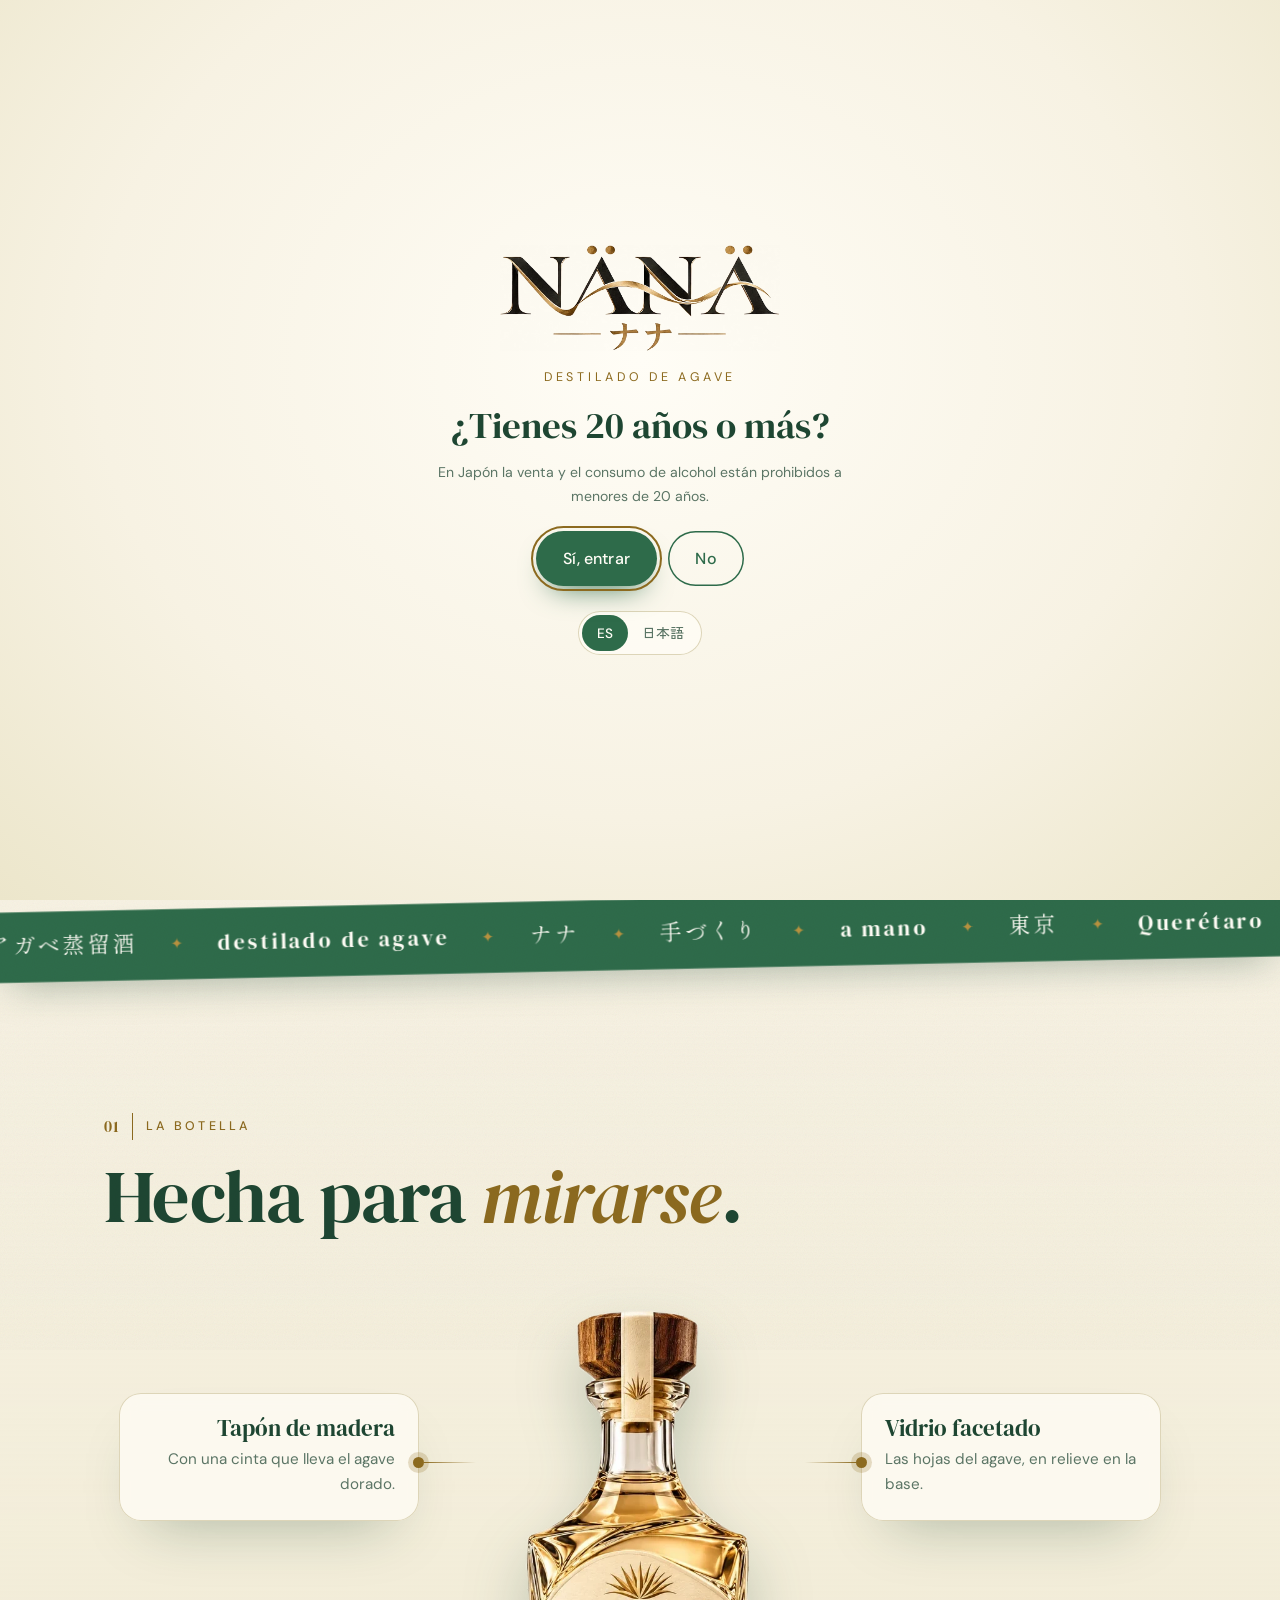
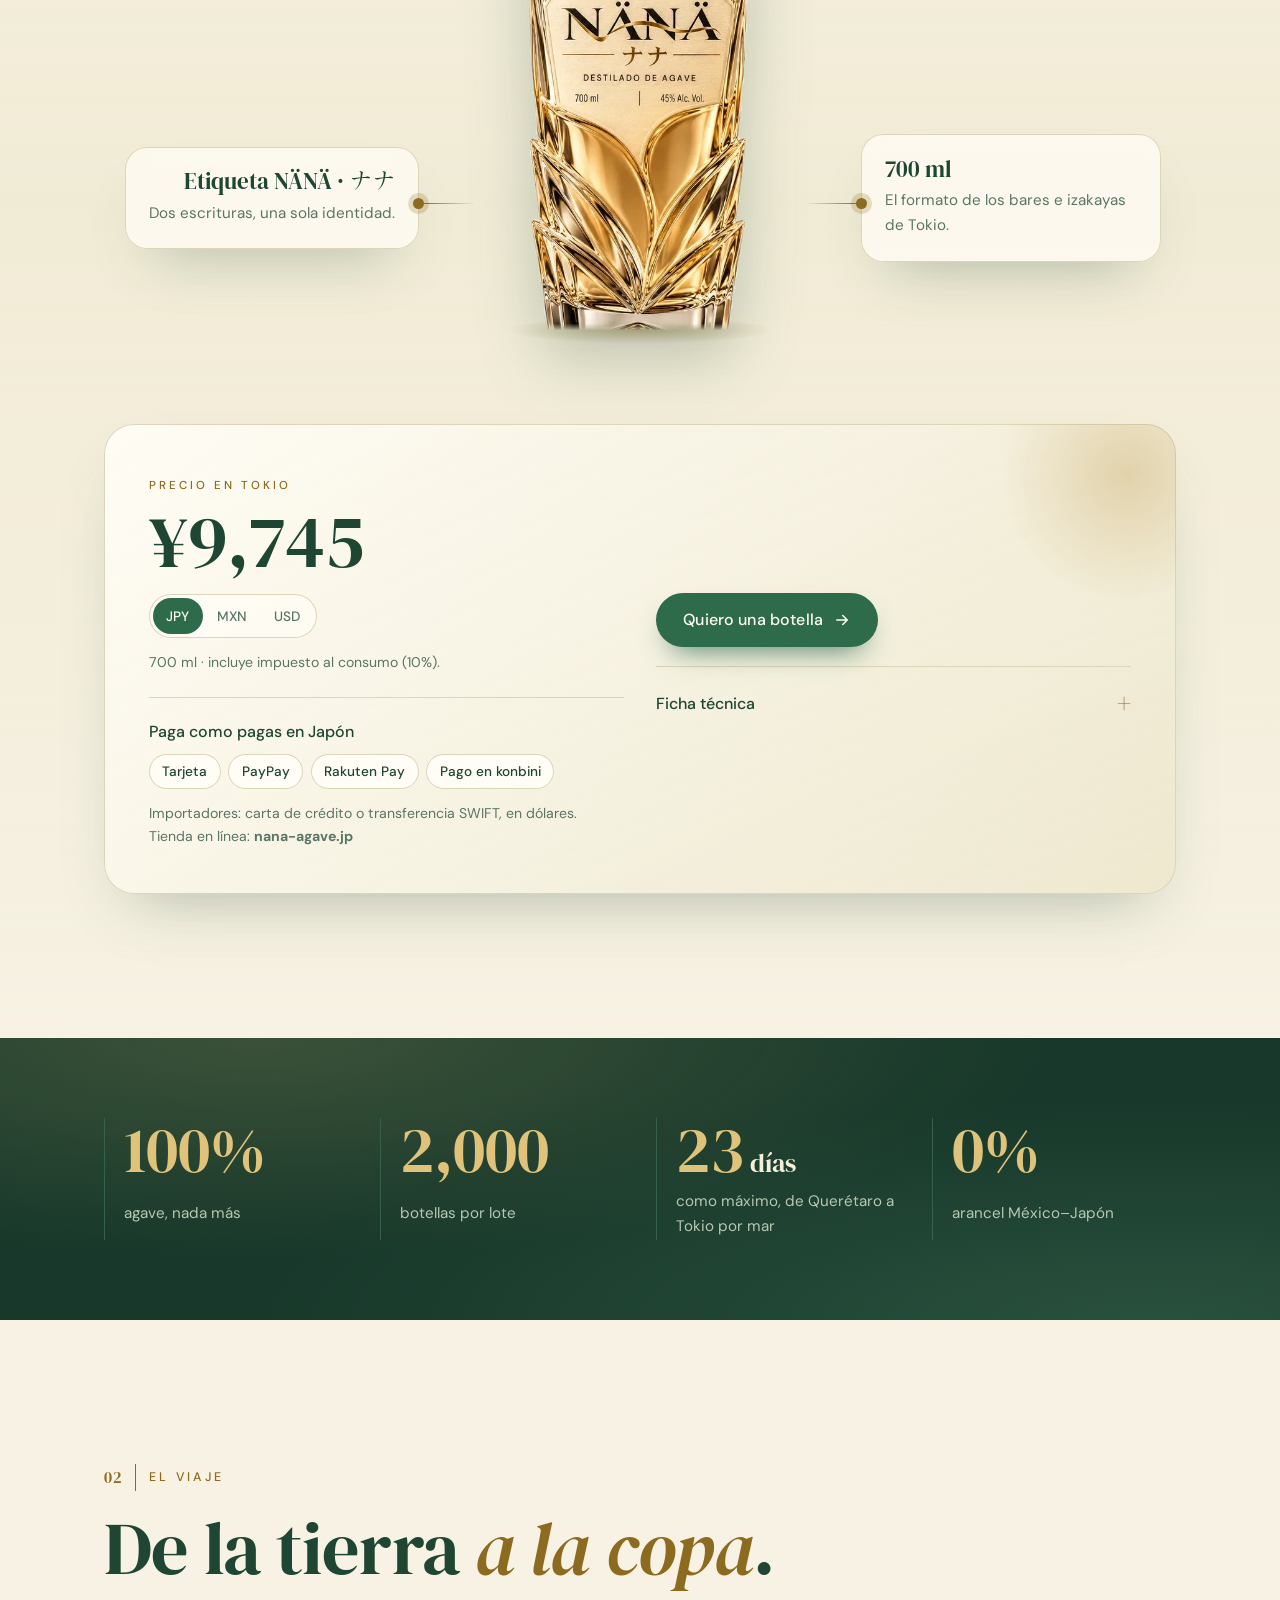
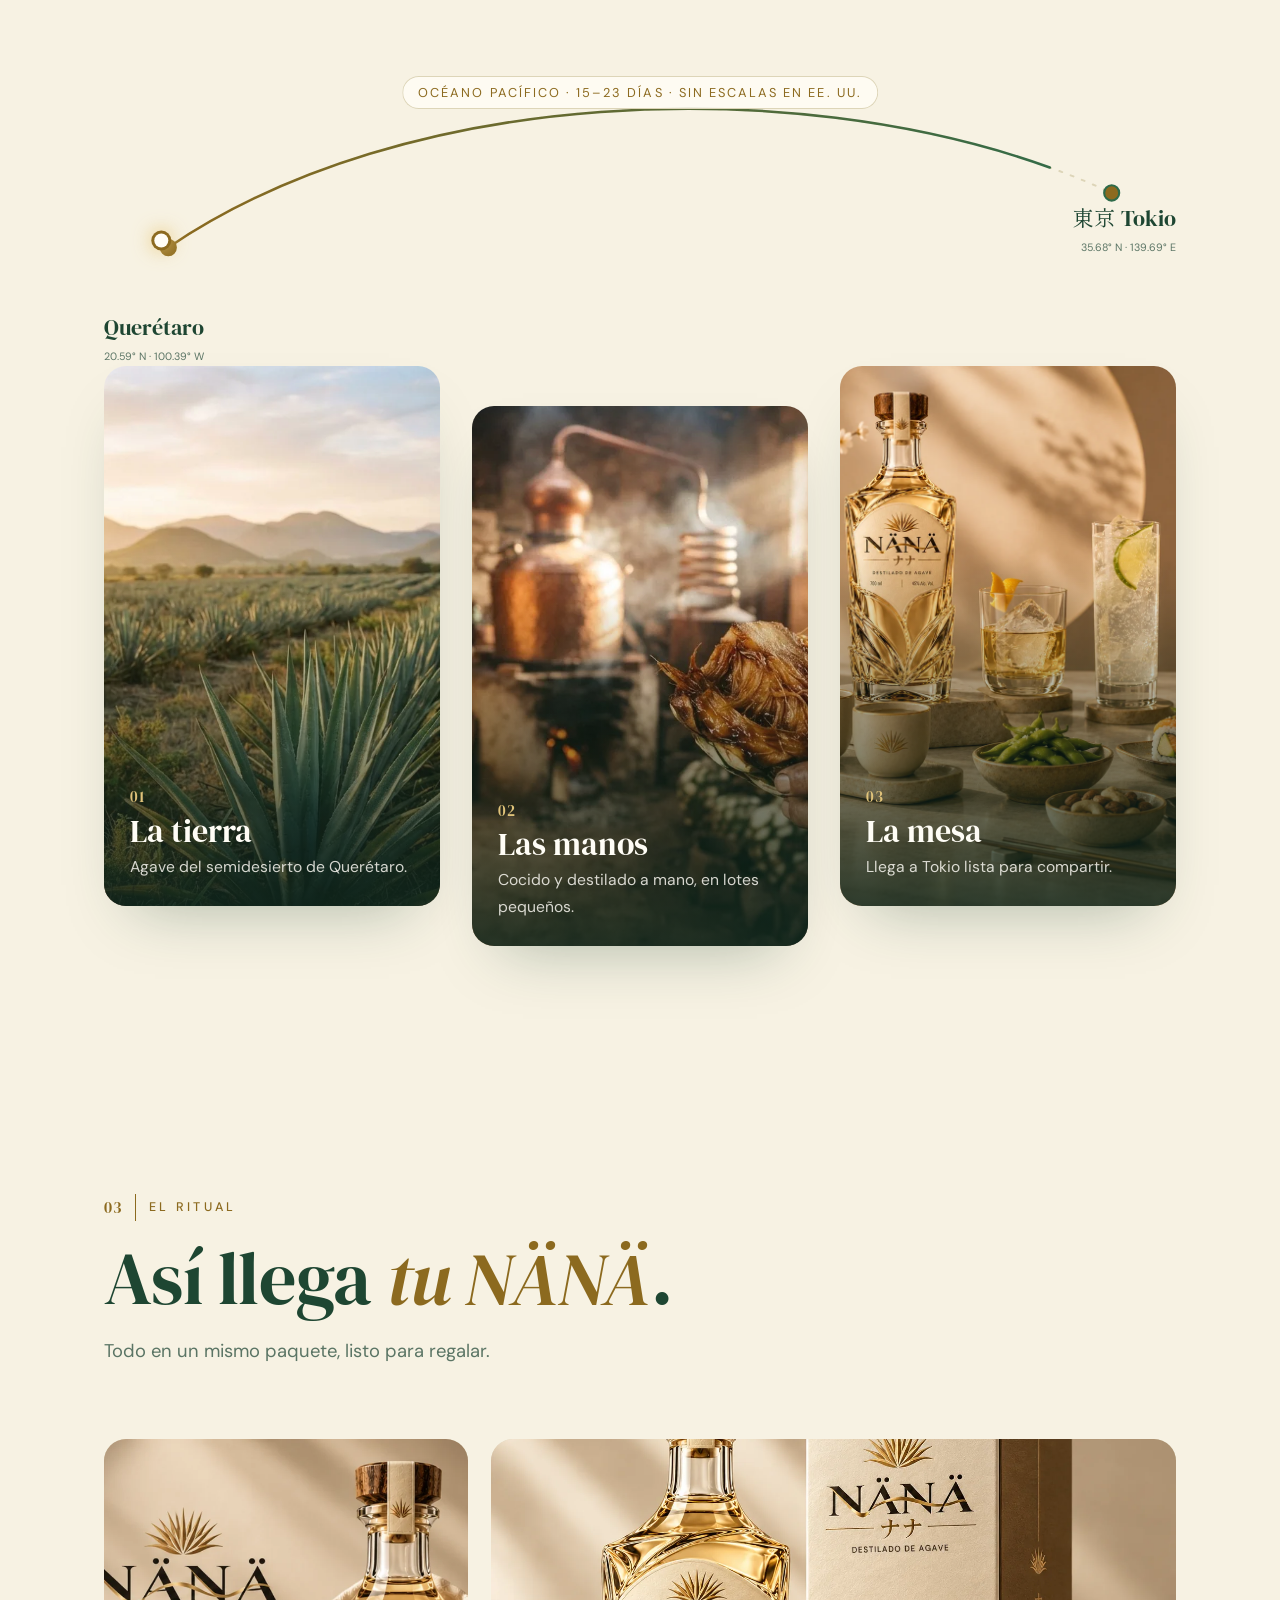
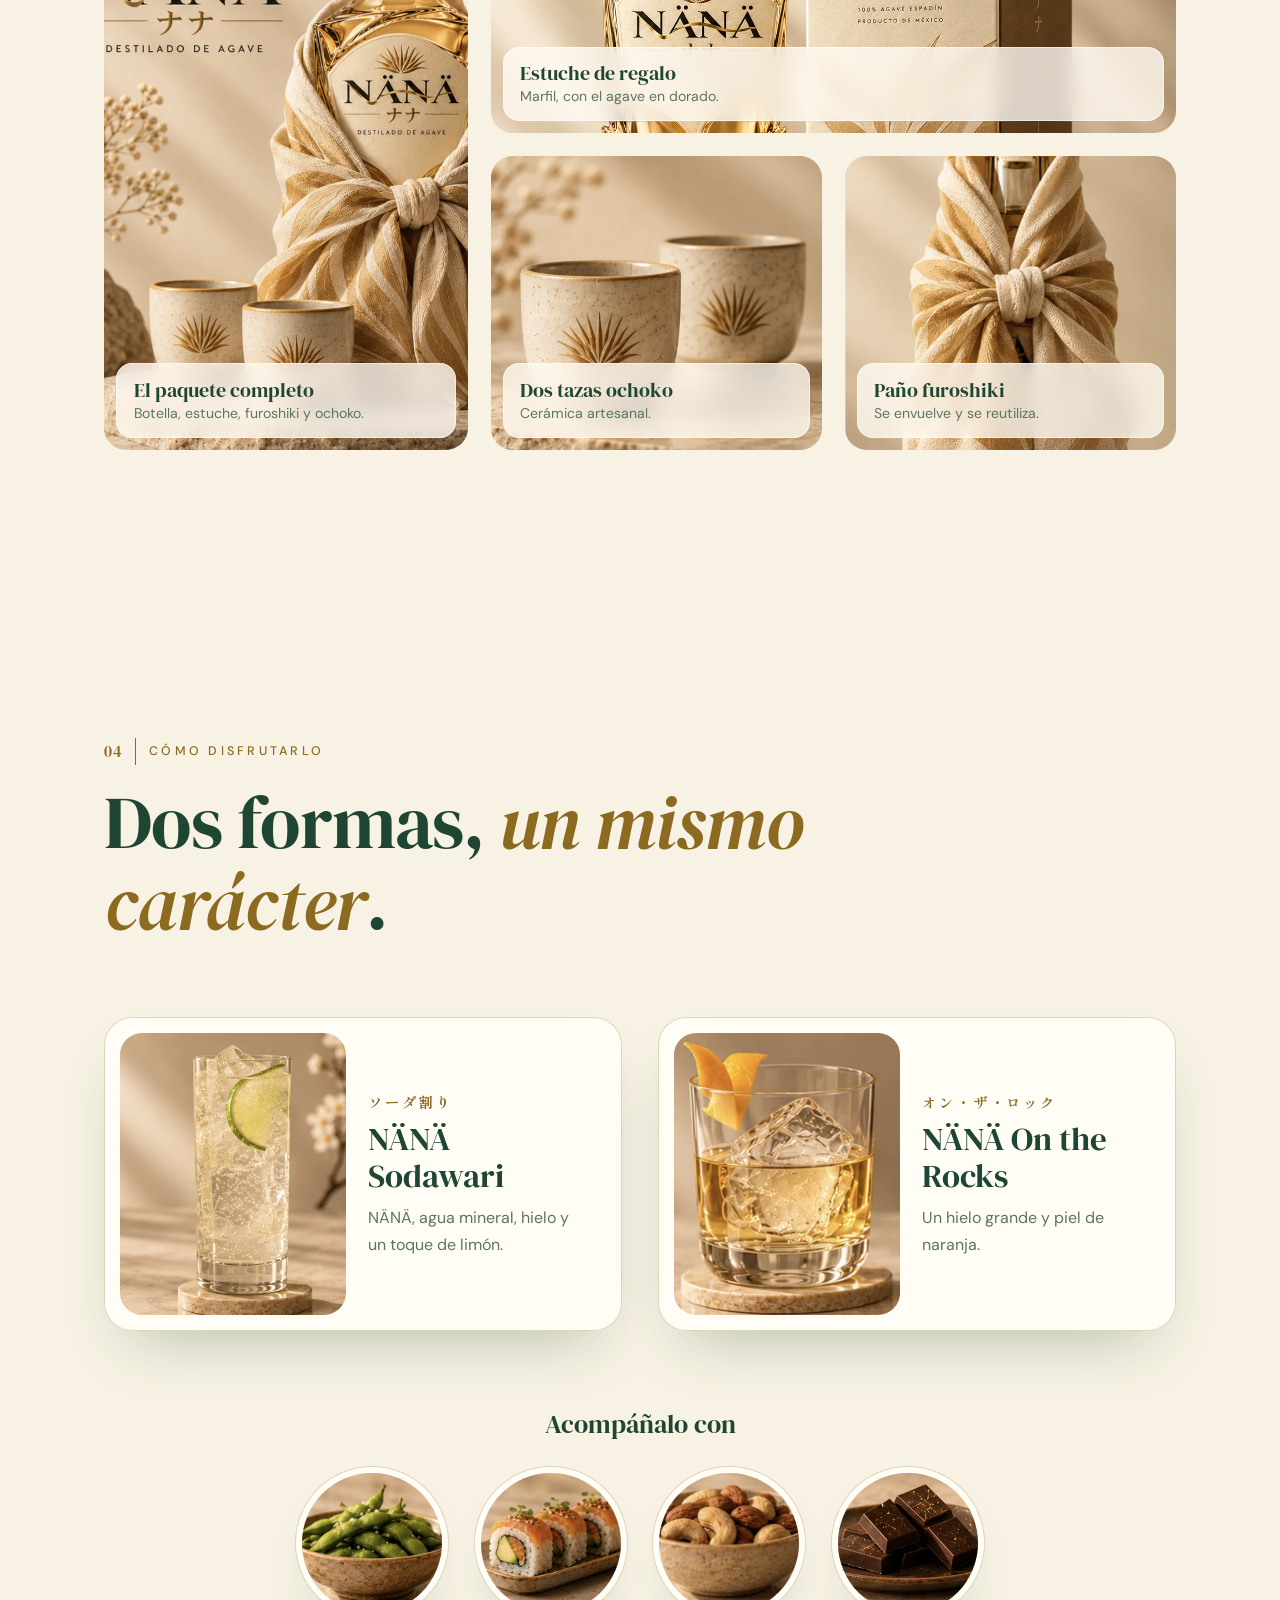
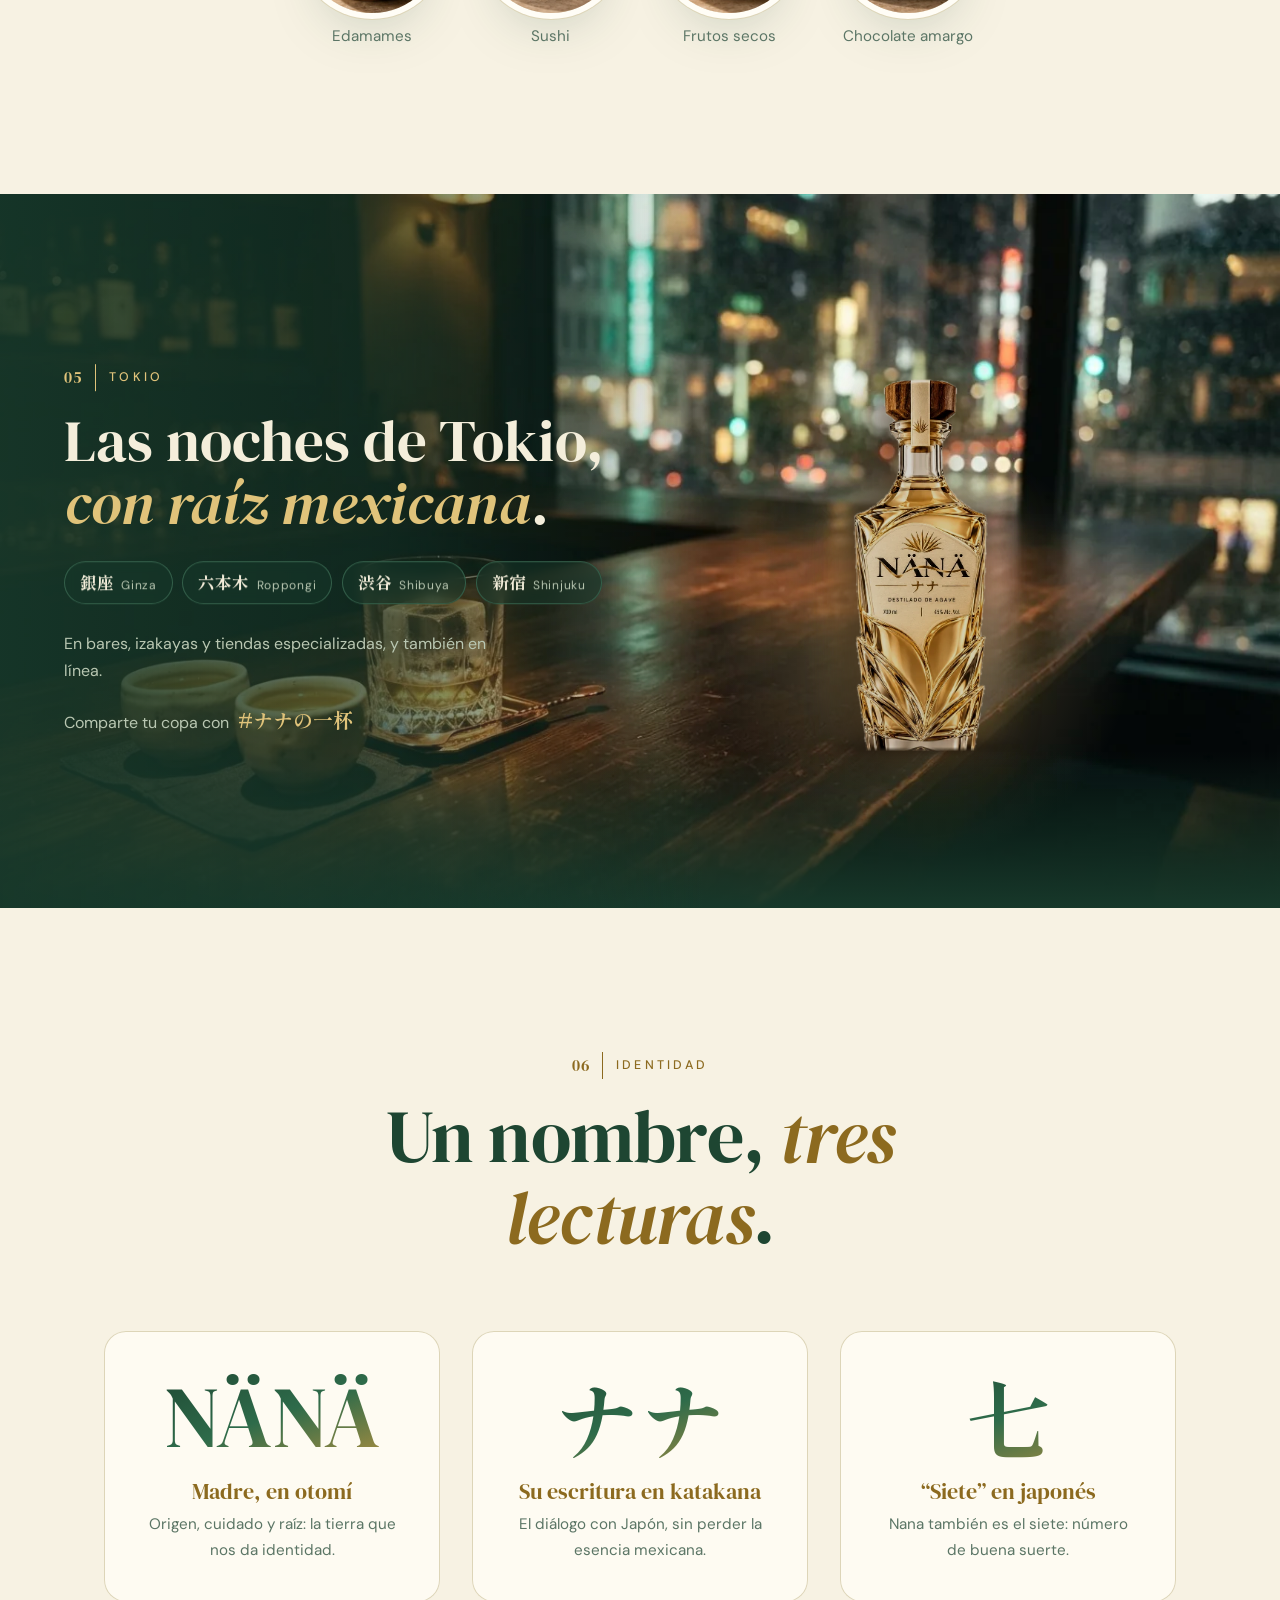
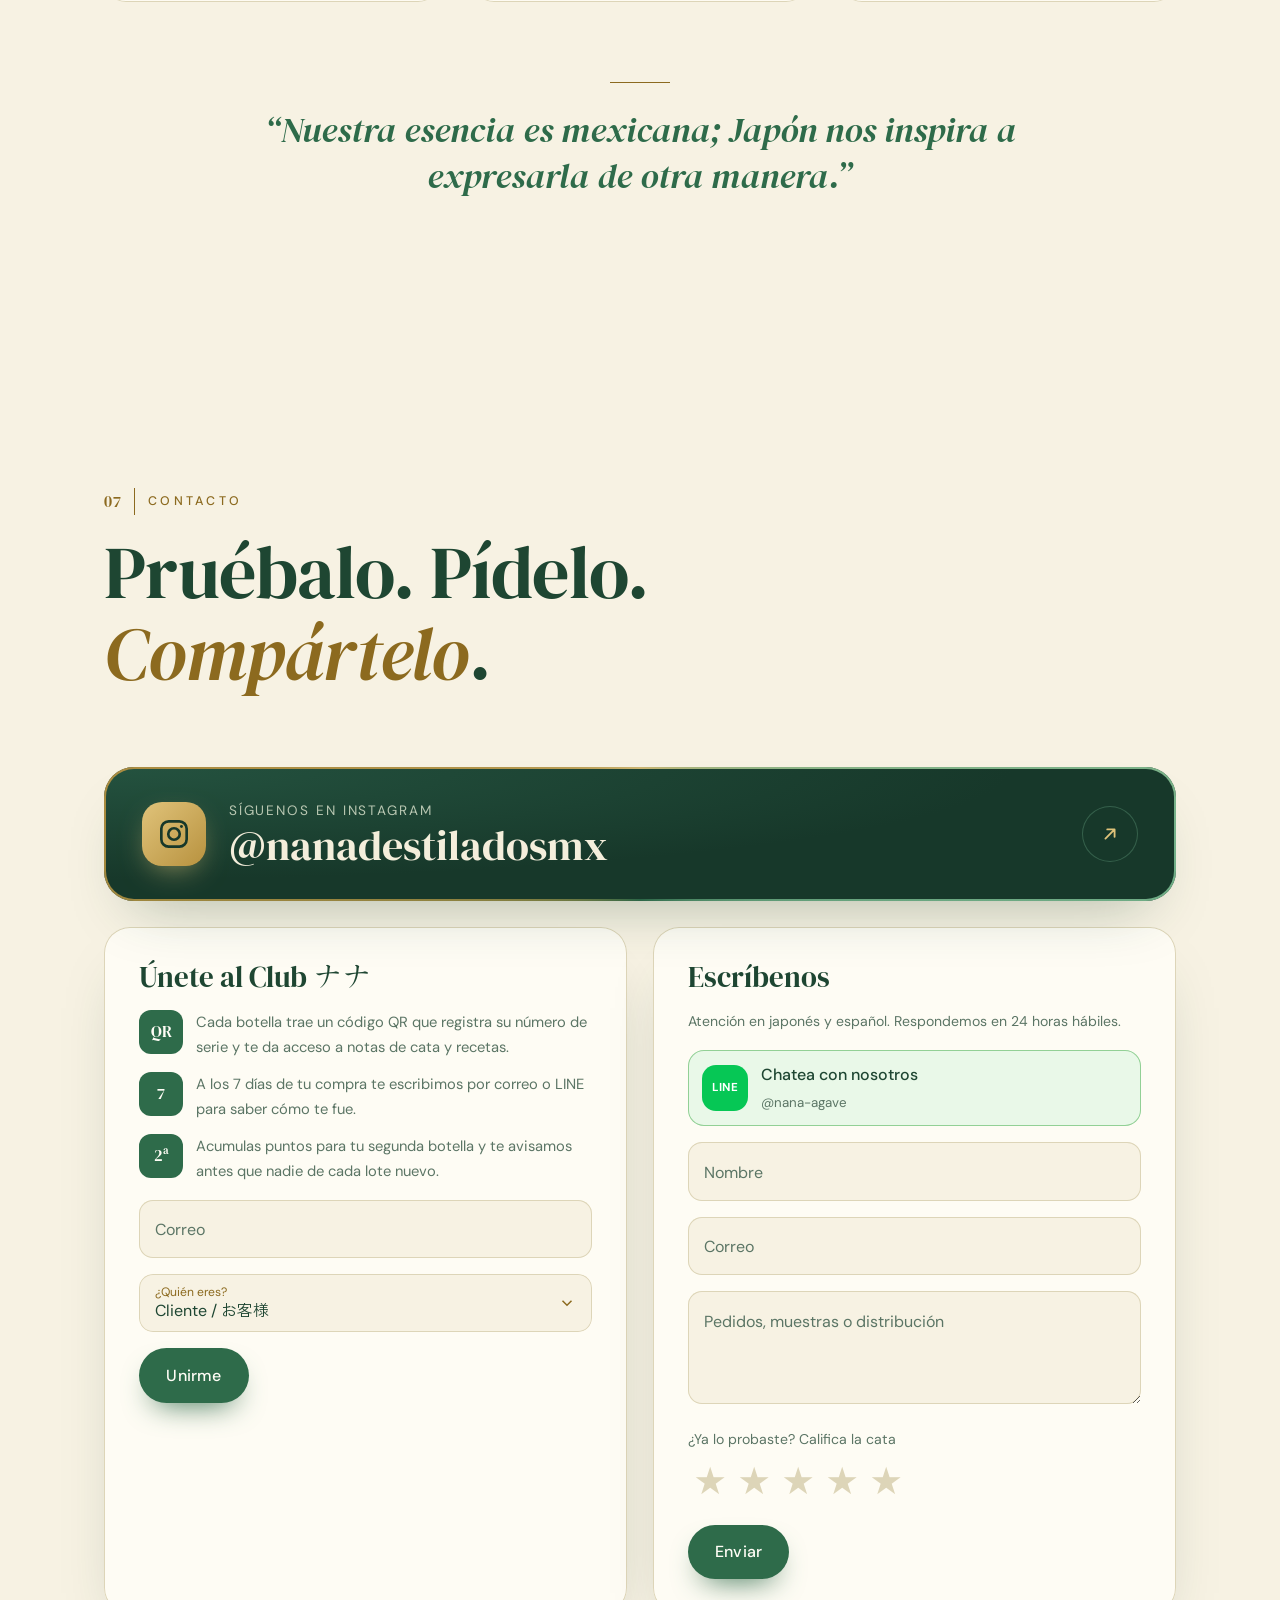
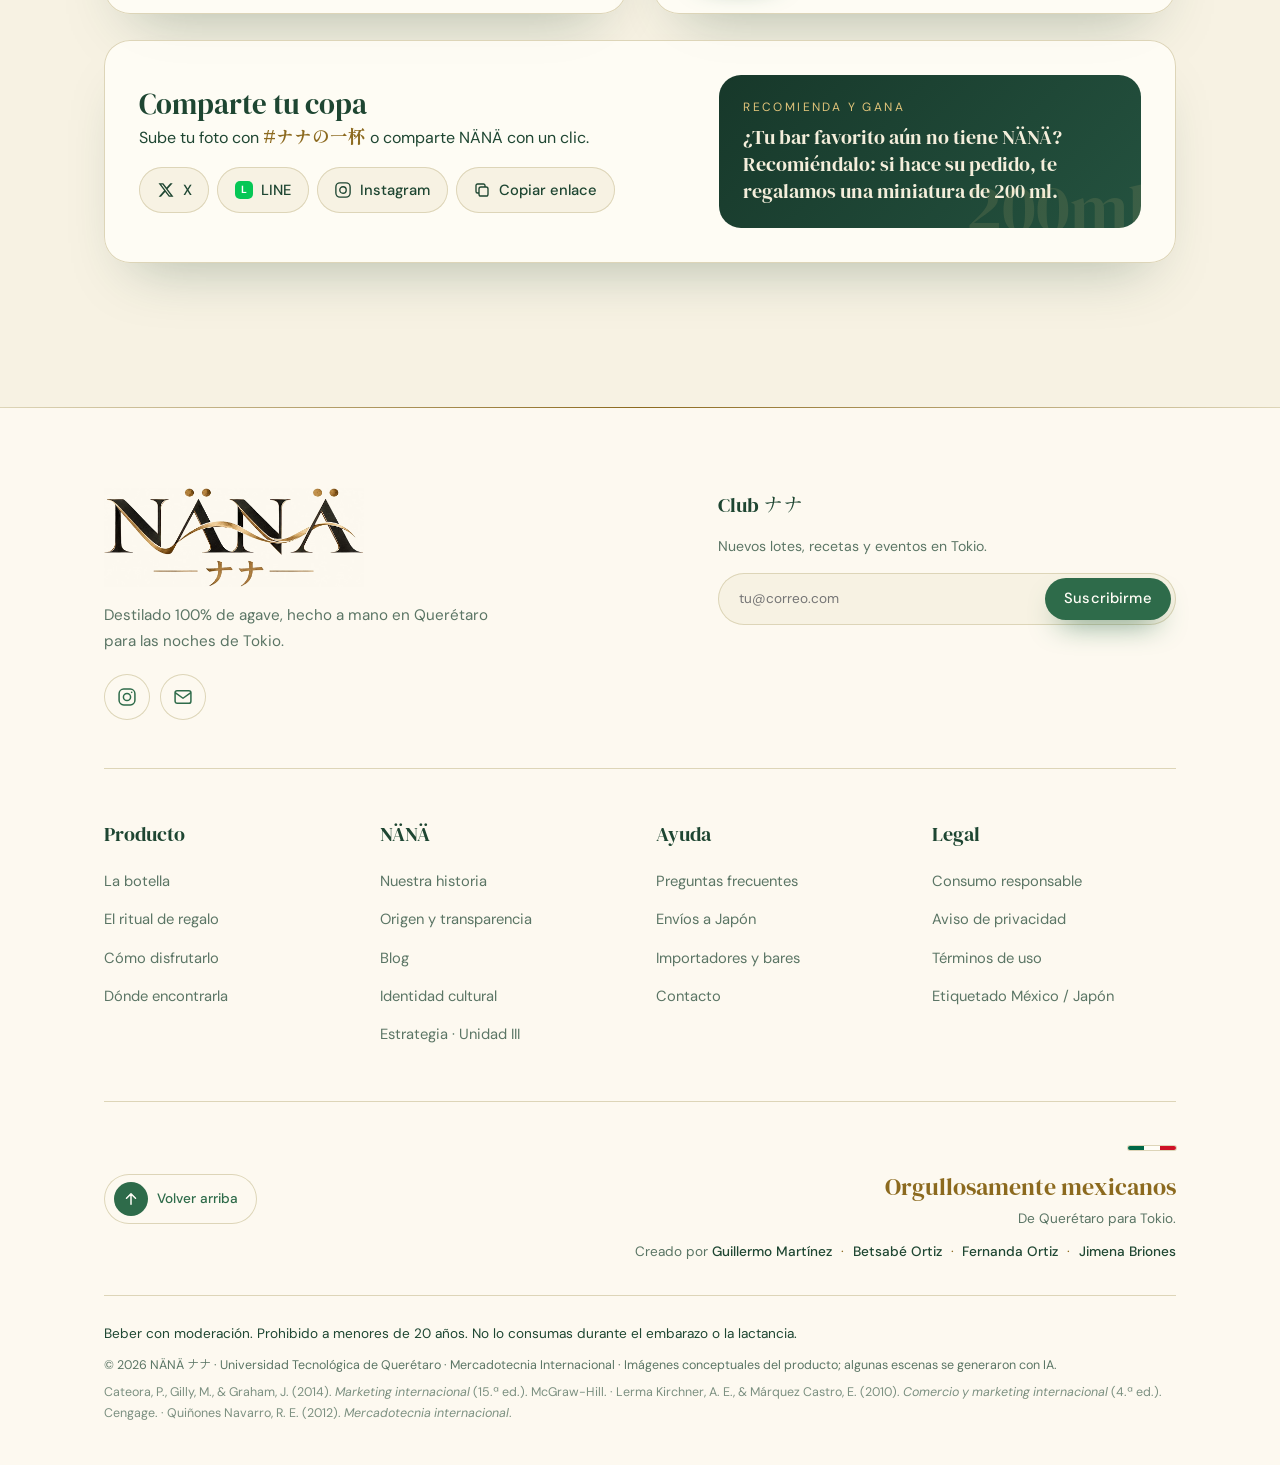
==== commit 685f2071: "Cubrir la rúbrica de la Unidad III: estrategia de plaza, promoción y 5 F - Nueva página estrategia.h" ====
--- a/index.html
+++ b/index.html
@@ -115,6 +115,11 @@
         <p class="price" id="price" aria-live="polite">¥9,745</p>
         <div class="cur" role="group" aria-label="Moneda / 通貨"><button type="button" data-c="jpy" aria-pressed="true">JPY</button><button type="button" data-c="mxn" aria-pressed="false">MXN</button><button type="button" data-c="usd" aria-pressed="false">USD</button></div>
         <p class="note"><span class="es">700 ml · incluye impuesto al consumo (10%).</span><span class="ja">700ml・消費税10％込み。</span></p>
+        <div class="pays" aria-label="Medios de pago">
+          <p class="pays-t"><span class="es">Paga como pagas en Japón</span><span class="ja">日本のお支払い方法に対応</span></p>
+          <ul><li><span class="es">Tarjeta</span><span class="ja">クレジットカード</span></li><li>PayPay</li><li><span class="es">Rakuten Pay</span><span class="ja">楽天ペイ</span></li><li><span class="es">Pago en konbini</span><span class="ja">コンビニ払い</span></li></ul>
+          <p class="note"><span class="es">Importadores: carta de crédito o transferencia SWIFT, en dólares. Tienda en línea: <b>nana-agave.jp</b></span><span class="ja">輸入者：信用状またはSWIFT送金（米ドル建て）。オンラインストア：<b>nana-agave.jp</b></span></p>
+        </div>
       </div>
       <div class="buy-cta">
         <a class="btn" href="#contacto"><span class="es">Quiero una botella</span><span class="ja">ボトルを注文する</span><svg viewBox="0 0 24 24" aria-hidden="true"><path d="M5 12h14M13 6l6 6-6 6"/></svg></a>
@@ -295,7 +300,11 @@
 
       <form class="card club rv" id="fc" novalidate>
         <h3><span class="es">Únete al Club ナナ</span><span class="ja">ナナ・クラブに参加</span></h3>
-        <p class="note"><span class="es">Notas de cata, recetas y aviso de nuevos lotes.</span><span class="ja">テイスティングノート、レシピ、新ロットのお知らせ。</span></p>
+        <ul class="perks">
+          <li><b>QR</b><span><span class="es">Cada botella trae un código QR que registra su número de serie y te da acceso a notas de cata y recetas.</span><span class="ja">各ボトルのQRコードでシリアル番号を登録。テイスティングノートとレシピが見られます。</span></span></li>
+          <li><b>7</b><span><span class="es">A los 7 días de tu compra te escribimos por correo o LINE para saber cómo te fue.</span><span class="ja">購入7日後、メールまたはLINEでご感想を伺います。</span></span></li>
+          <li><b>2ª</b><span><span class="es">Acumulas puntos para tu segunda botella y te avisamos antes que nadie de cada lote nuevo.</span><span class="ja">2本目に使えるポイントと、新ロットの先行案内。</span></span></li>
+        </ul>
         <div class="field"><input type="email" id="ce" required autocomplete="email" placeholder=" "><label for="ce"><span class="es">Correo</span><span class="ja">メールアドレス</span></label></div>
         <div class="field"><select id="cr"><option value="Cliente">Cliente / お客様</option><option value="Bar o tienda">Bar o tienda / バー・店舗</option><option value="Importador">Importador / 輸入者</option></select><label for="cr" class="up"><span class="es">¿Quién eres?</span><span class="ja">あなたは？</span></label></div>
         <button class="btn" type="submit"><span class="es">Unirme</span><span class="ja">参加する</span></button>
@@ -304,6 +313,8 @@
 
       <form class="card msgform rv" id="fm" novalidate>
         <h3><span class="es">Escríbenos</span><span class="ja">メッセージ</span></h3>
+        <p class="note"><span class="es">Atención en japonés y español. Respondemos en 24 horas hábiles.</span><span class="ja">日本語・スペイン語で対応。営業日24時間以内に返信します。</span></p>
+        <a class="line-chat" href="https://line.me/R/ti/p/@nana-agave" target="_blank" rel="noopener"><span class="line-dot" aria-hidden="true">LINE</span><span><b><span class="es">Chatea con nosotros</span><span class="ja">チャットで相談</span></b><small>@nana-agave</small></span></a>
         <div class="field"><input id="mn" required autocomplete="name" placeholder=" "><label for="mn"><span class="es">Nombre</span><span class="ja">お名前</span></label></div>
         <div class="field"><input type="email" id="me" required autocomplete="email" placeholder=" "><label for="me"><span class="es">Correo</span><span class="ja">メール</span></label></div>
         <div class="field"><textarea id="mm" rows="3" required placeholder=" "></textarea><label for="mm"><span class="es">Pedidos, muestras o distribución</span><span class="ja">注文・サンプル・取扱</span></label></div>
@@ -313,6 +324,24 @@
         <button class="btn" type="submit"><span class="es">Enviar</span><span class="ja">送信</span></button>
         <p class="note msg" id="fmm" role="status"></p>
       </form>
+
+      <div class="card share rv">
+        <div>
+          <h3><span class="es">Comparte tu copa</span><span class="ja">グラスをシェア</span></h3>
+          <p><span class="es">Sube tu foto con</span><span class="ja">ハッシュタグ</span> <b class="tag">#ナナの一杯</b><span class="es"> o comparte NÄNÄ con un clic.</span><span class="ja"> で投稿、またはワンクリックでシェア。</span></p>
+          <div class="share-btns">
+            <a class="sbtn" id="sx" target="_blank" rel="noopener" aria-label="Compartir en X"><svg viewBox="0 0 24 24" aria-hidden="true"><path class="fill" d="M17.8 3h3.1l-6.8 7.8L22 21h-6.2l-4.9-6.4L5.3 21H2.2l7.3-8.3L2 3h6.4l4.4 5.8L17.8 3zm-1.1 16.2h1.7L7.4 4.7H5.6l11.1 14.5z"/></svg>X</a>
+            <a class="sbtn" id="sl" target="_blank" rel="noopener" aria-label="Compartir en LINE"><span class="line-mini" aria-hidden="true">L</span>LINE</a>
+            <a class="sbtn" href="https://www.instagram.com/nanadestiladosmx/" target="_blank" rel="noopener"><svg viewBox="0 0 24 24" aria-hidden="true"><rect x="2.5" y="2.5" width="19" height="19" rx="5.5"/><circle cx="12" cy="12" r="4.3"/></svg>Instagram</a>
+            <button class="sbtn" type="button" id="cp"><svg viewBox="0 0 24 24" aria-hidden="true"><rect x="8" y="8" width="12" height="12" rx="2.5"/><path d="M16 8V6a2 2 0 0 0-2-2H6a2 2 0 0 0-2 2v8a2 2 0 0 0 2 2h2"/></svg><span class="es">Copiar enlace</span><span class="ja">リンクをコピー</span></button>
+          </div>
+          <p class="note msg" id="cpm" role="status"></p>
+        </div>
+        <div class="refer">
+          <p class="refer-k"><span class="es">Recomienda y gana</span><span class="ja">紹介特典</span></p>
+          <p class="refer-t"><span class="es">¿Tu bar favorito aún no tiene NÄNÄ? Recomiéndalo: si hace su pedido, te regalamos una miniatura de 200 ml.</span><span class="ja">お気に入りのバーにNÄNÄを紹介してください。ご注文が成立したら、200mlのミニボトルをプレゼントします。</span></p>
+        </div>
+      </div>
     </div>
   </div>
 </section>
@@ -351,6 +380,7 @@
         <li><a href="historia.html#origen"><span class="es">Origen y transparencia</span><span class="ja">産地と透明性</span></a></li>
         <li><a href="blog.html"><span class="es">Blog</span><span class="ja">ブログ</span></a></li>
         <li><a href="historia.html#identidad"><span class="es">Identidad cultural</span><span class="ja">文化的アイデンティティ</span></a></li>
+        <li><a href="estrategia.html"><span class="es">Estrategia · Unidad III</span><span class="ja">戦略（第3単元）</span></a></li>
       </ul></div>
       <div><p class="foot-h"><span class="es">Ayuda</span><span class="ja">サポート</span></p><ul>
         <li><a href="legal.html#faq"><span class="es">Preguntas frecuentes</span><span class="ja">よくある質問</span></a></li>
--- a/css/styles.css
+++ b/css/styles.css
@@ -656,3 +656,61 @@
 .to-top:hover{background:var(--bg);box-shadow:inset 0 0 0 1px var(--pri)}
 .to-top:hover svg{transform:translateY(-3px)}
 @media (max-width:900px){.foot-top{flex-direction:column-reverse;align-items:flex-start}}
+
+/* ---------- Medios de pago, Club, chat y compartir ---------- */
+.pays{margin-top:1.4rem;padding-top:1.2rem;border-top:1px solid var(--ln)}
+.pays-t{font-weight:500;margin-bottom:.6rem}
+.pays ul{list-style:none;margin:0 0 .7rem;padding:0;display:flex;flex-wrap:wrap;gap:.45rem}
+.pays li{padding:.35rem .85rem;border-radius:999px;font-size:.85rem;font-weight:500;background:var(--bg2);box-shadow:inset 0 0 0 1px var(--ln)}
+.perks{list-style:none;margin:0;padding:0;display:grid;gap:.75rem}
+.perks li{display:grid;grid-template-columns:44px 1fr;gap:.8rem;align-items:start;font-size:.92rem;color:var(--dim)}
+.perks b{display:grid;place-items:center;width:44px;height:44px;border-radius:12px;background:var(--pri);color:var(--btnt);font-family:var(--fd);font-weight:400;font-size:1rem}
+.line-chat{display:flex;align-items:center;gap:.8rem;padding:.7rem .9rem;border-radius:16px;text-decoration:none;background:color-mix(in srgb,#06c755 9%,var(--bg2));box-shadow:inset 0 0 0 1px color-mix(in srgb,#06c755 35%,var(--ln));transition:transform .35s var(--ease-out),box-shadow .3s}
+.line-chat:hover{transform:translateY(-2px);box-shadow:inset 0 0 0 1px #06c755}
+.line-dot{flex:none;display:grid;place-items:center;width:46px;height:46px;border-radius:14px;background:#06c755;color:#fff;font-weight:700;font-size:.72rem;letter-spacing:.04em}
+.line-chat b{display:block;font-weight:500;color:var(--tx)}
+.line-chat small{color:var(--dim)}
+.share{grid-column:1/-1;grid-template-columns:1.3fr 1fr;align-items:center;gap:2rem}
+.share .tag{font-family:var(--fj);color:var(--gold);font-size:1.1rem}
+.share-btns{display:flex;flex-wrap:wrap;gap:.5rem;margin-top:1rem}
+.sbtn{display:inline-flex;align-items:center;gap:.5rem;min-height:46px;padding:.5rem 1.1rem;border:0;border-radius:999px;background:var(--bg);color:var(--tx);font:inherit;font-size:.92rem;font-weight:500;text-decoration:none;cursor:pointer;box-shadow:inset 0 0 0 1px var(--ln);transition:background-color .25s,color .25s,transform .3s var(--ease-out),box-shadow .25s}
+.sbtn:hover{background:var(--pri);color:var(--btnt);transform:translateY(-2px);box-shadow:none}
+.sbtn svg{width:18px;height:18px;fill:none;stroke:currentColor;stroke-width:1.8}
+.sbtn svg .fill{fill:currentColor;stroke:none}
+.line-mini{display:grid;place-items:center;width:18px;height:18px;border-radius:5px;background:#06c755;color:#fff;font-size:.65rem;font-weight:700}
+.refer{position:relative;padding:1.4rem 1.5rem;border-radius:var(--r);background:linear-gradient(135deg,var(--n-bg),#24523f);color:var(--n-tx);overflow:hidden}
+.refer::after{content:"200ml";position:absolute;right:-6px;bottom:-14px;font-family:var(--fd);font-size:4.2rem;line-height:1;color:rgba(224,195,122,.13)}
+.refer-k{font-size:.75rem;letter-spacing:.2em;text-transform:uppercase;color:var(--n-gold);margin-bottom:.4rem}
+.refer-t{position:relative;font-family:var(--fd);font-size:1.25rem;line-height:1.35}
+[data-l=ja] .refer-t{font-family:var(--fj);font-weight:700;font-size:1.1rem}
+@media (max-width:900px){.share{grid-template-columns:1fr}}
+
+/* ---------- Página de estrategia ---------- */
+.strat{max-width:960px;padding-bottom:clamp(4rem,8vw,6rem)}
+.strat>section{padding:clamp(2.4rem,5vw,3.4rem) 0;border-top:1px solid var(--ln)}
+.strat h2{font-size:clamp(1.8rem,3.6vw,2.6rem);margin-bottom:.4rem}
+.strat .crit{font-size:.78rem;letter-spacing:.16em;text-transform:uppercase;color:var(--gold);margin-bottom:1rem}
+.strat h3{font-size:1.35rem;margin:1.6rem 0 .5rem}
+.strat p{max-width:72ch}
+.strat p+p{margin-top:.8rem}
+.strat .cite{color:var(--dim)}
+.toc{display:flex;flex-wrap:wrap;gap:.5rem;margin-top:1.6rem}
+.toc a{padding:.45rem 1rem;border-radius:999px;text-decoration:none;font-size:.9rem;box-shadow:inset 0 0 0 1px var(--ln);transition:background-color .25s,box-shadow .25s}
+.toc a:hover{background:var(--bg2);box-shadow:inset 0 0 0 1px var(--pri)}
+.chain2{display:flex;flex-wrap:wrap;align-items:center;gap:.5rem;margin:1.2rem 0}
+.chain2 span{padding:.55rem .9rem;border-radius:12px;background:var(--bg2);box-shadow:inset 0 0 0 1px var(--ln);font-size:.9rem}
+.chain2 i{font-style:normal;color:var(--gold)}
+.grid2{display:grid;grid-template-columns:repeat(2,1fr);gap:1rem;margin-top:1rem}
+.grid3{display:grid;grid-template-columns:repeat(3,1fr);gap:1rem;margin-top:1rem}
+.box{padding:1.1rem 1.2rem;border-radius:16px;background:color-mix(in srgb,var(--bg2) 85%,transparent);box-shadow:inset 0 0 0 1px var(--ln)}
+.box h4{font-family:var(--fd);font-weight:400;font-size:1.2rem;color:var(--gold);margin:0 0 .35rem}
+.box p{font-size:.94rem}
+.box .why{margin-top:.6rem;padding-top:.6rem;border-top:1px dashed var(--ln);color:var(--dim)}
+.steps5{list-style:none;counter-reset:s;margin:1rem 0 0;padding:0;display:grid;gap:.6rem}
+.steps5 li{counter-increment:s;display:grid;grid-template-columns:42px 1fr;gap:.9rem;align-items:start}
+.steps5 li::before{content:counter(s);display:grid;place-items:center;width:42px;height:42px;border-radius:50%;background:var(--pri);color:var(--btnt);font-family:var(--fd)}
+.live{display:inline-flex;align-items:center;gap:.35rem;margin-top:.7rem;font-size:.88rem;font-weight:500;color:var(--pri)}
+.live::before{content:"";width:8px;height:8px;border-radius:50%;background:#06c755;box-shadow:0 0 0 3px rgba(6,199,85,.2)}
+.refs-list{padding-left:2em;text-indent:-2em;list-style:none;margin:0}
+.refs-list li{padding-left:2em;margin-bottom:.8rem}
+@media (max-width:900px){.grid2,.grid3{grid-template-columns:1fr}}
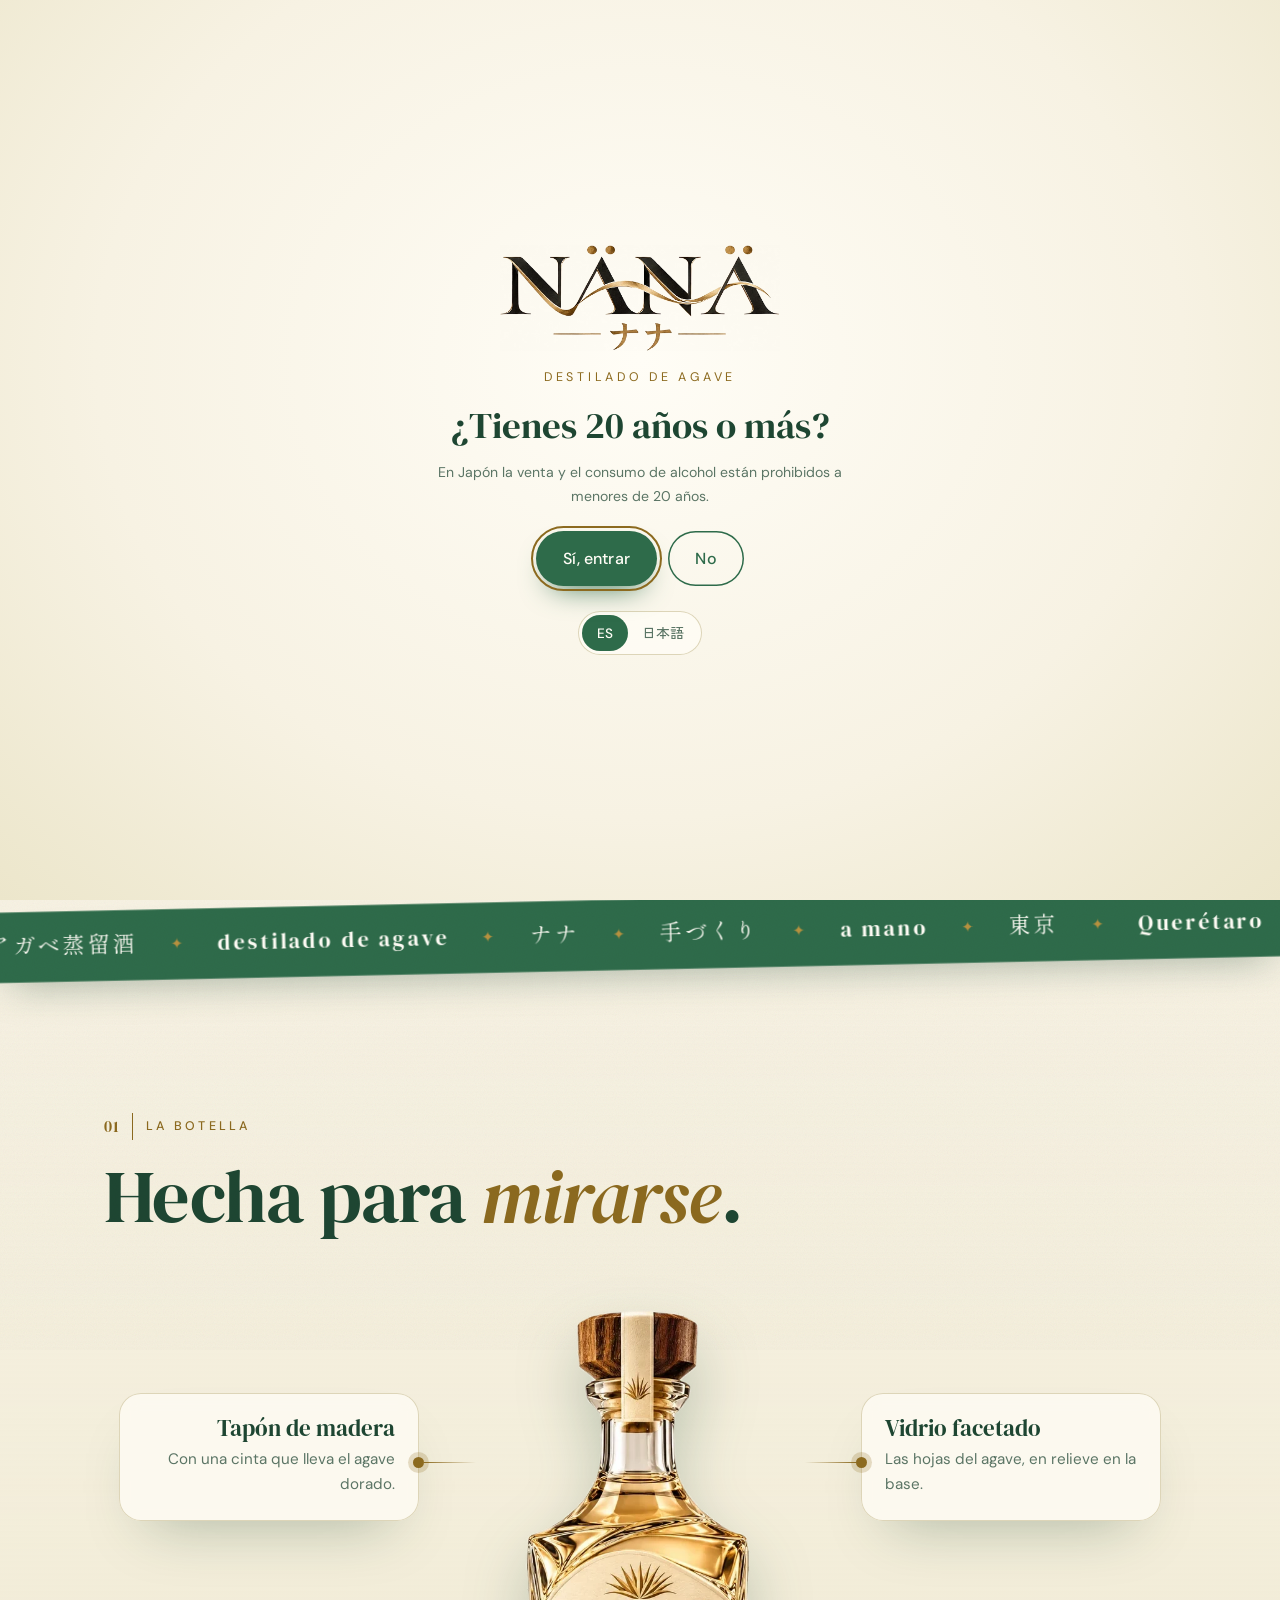
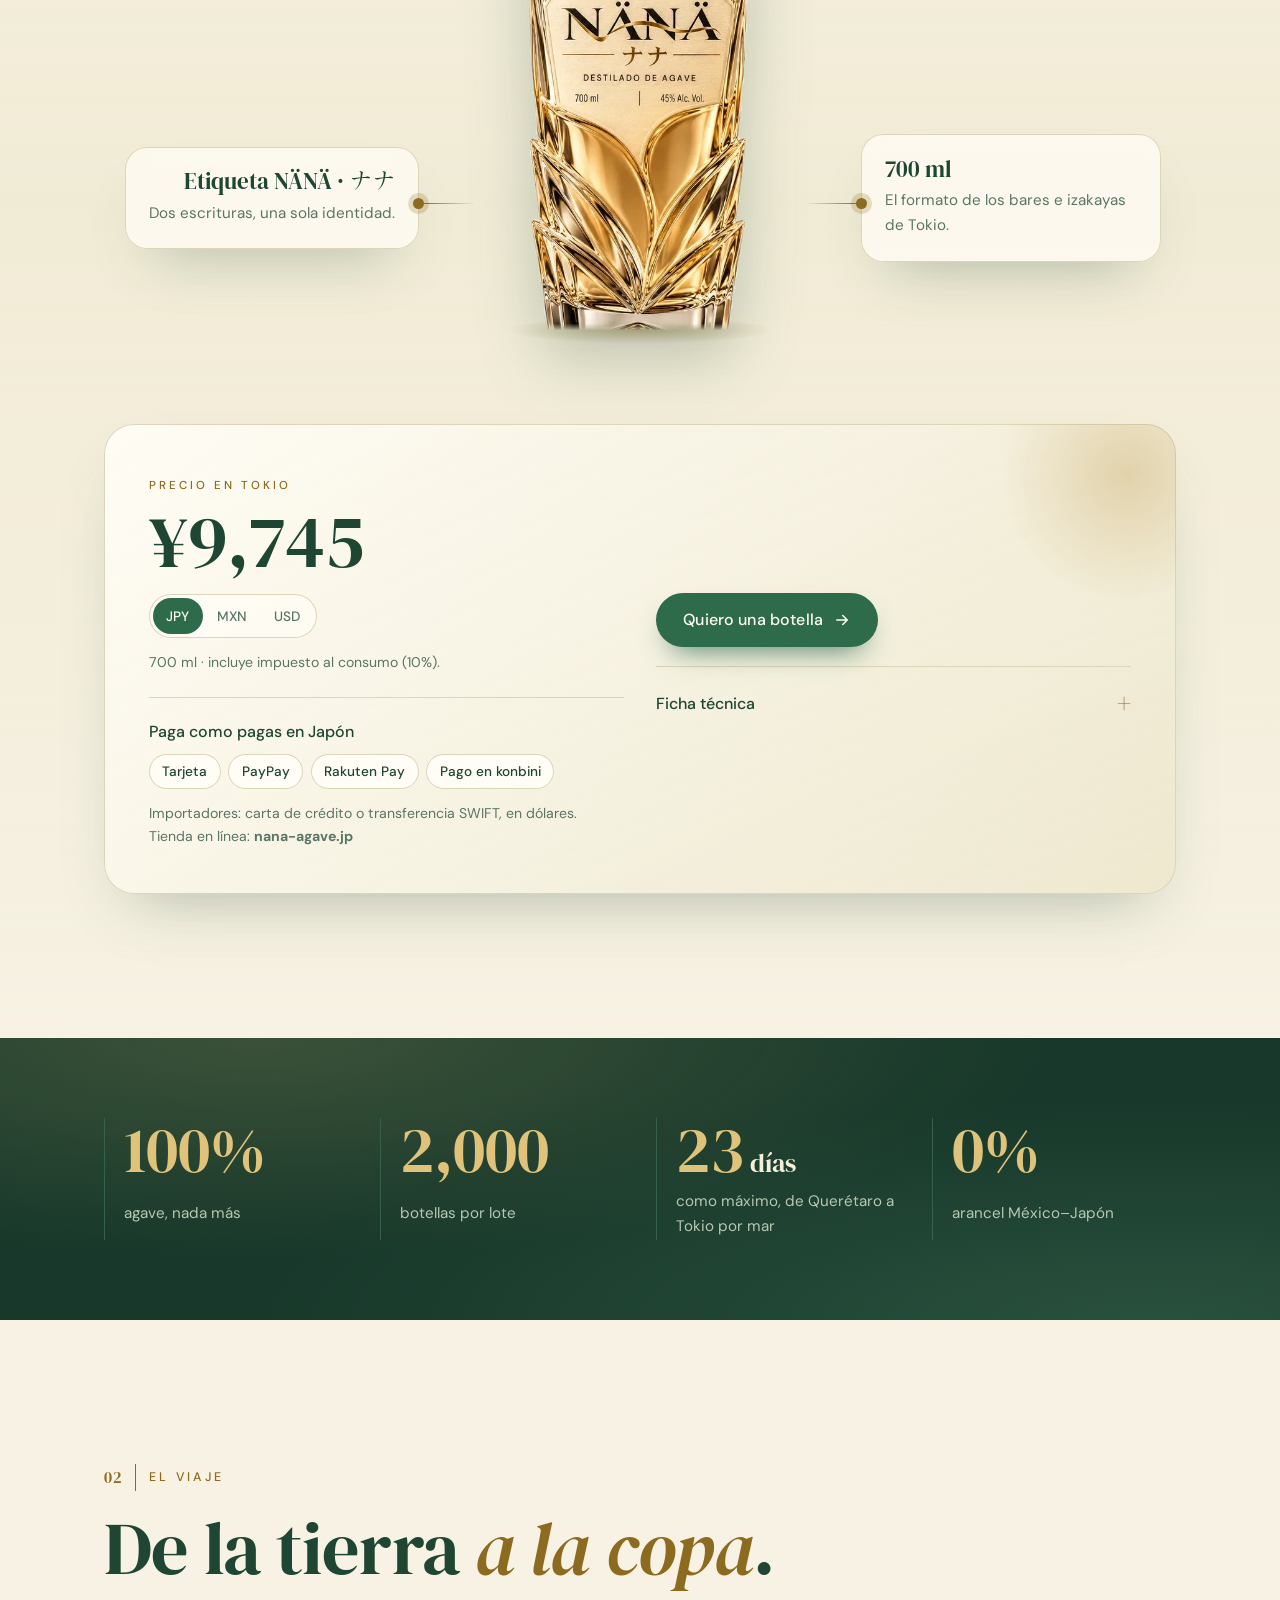
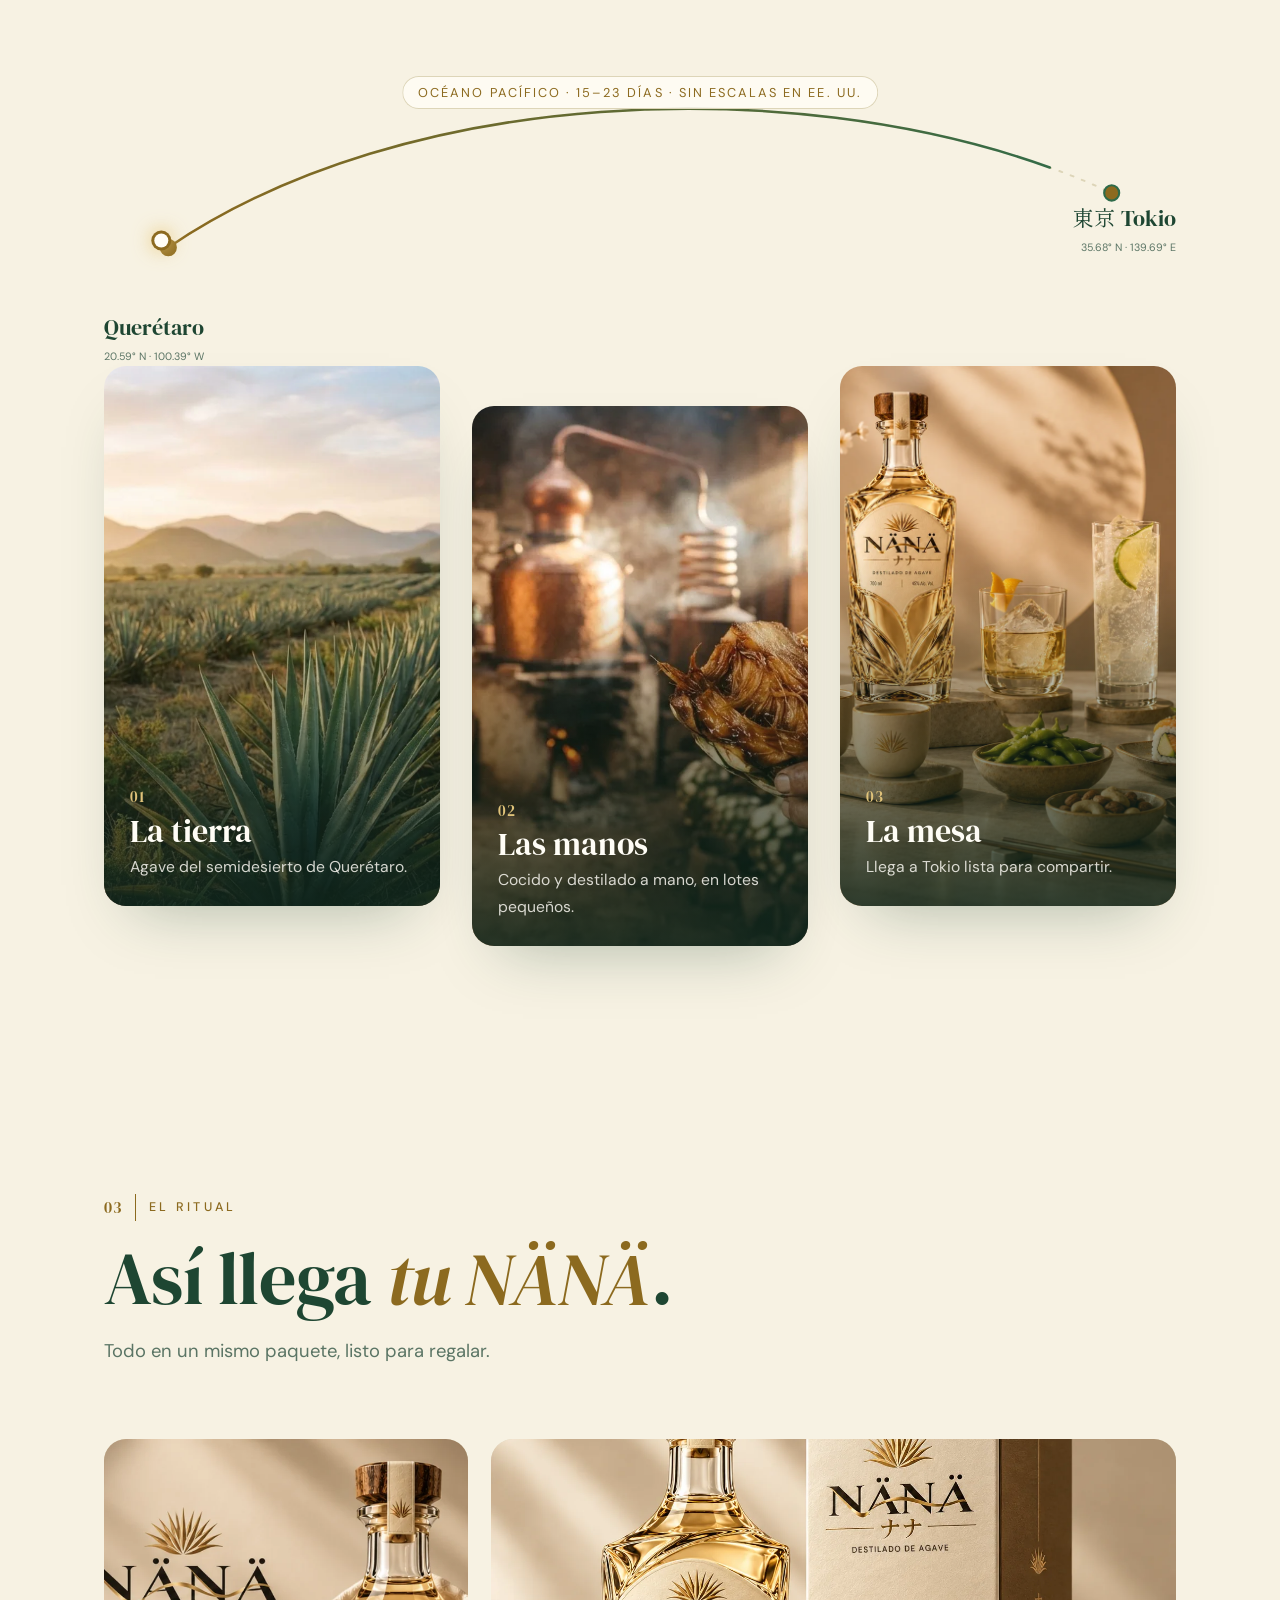
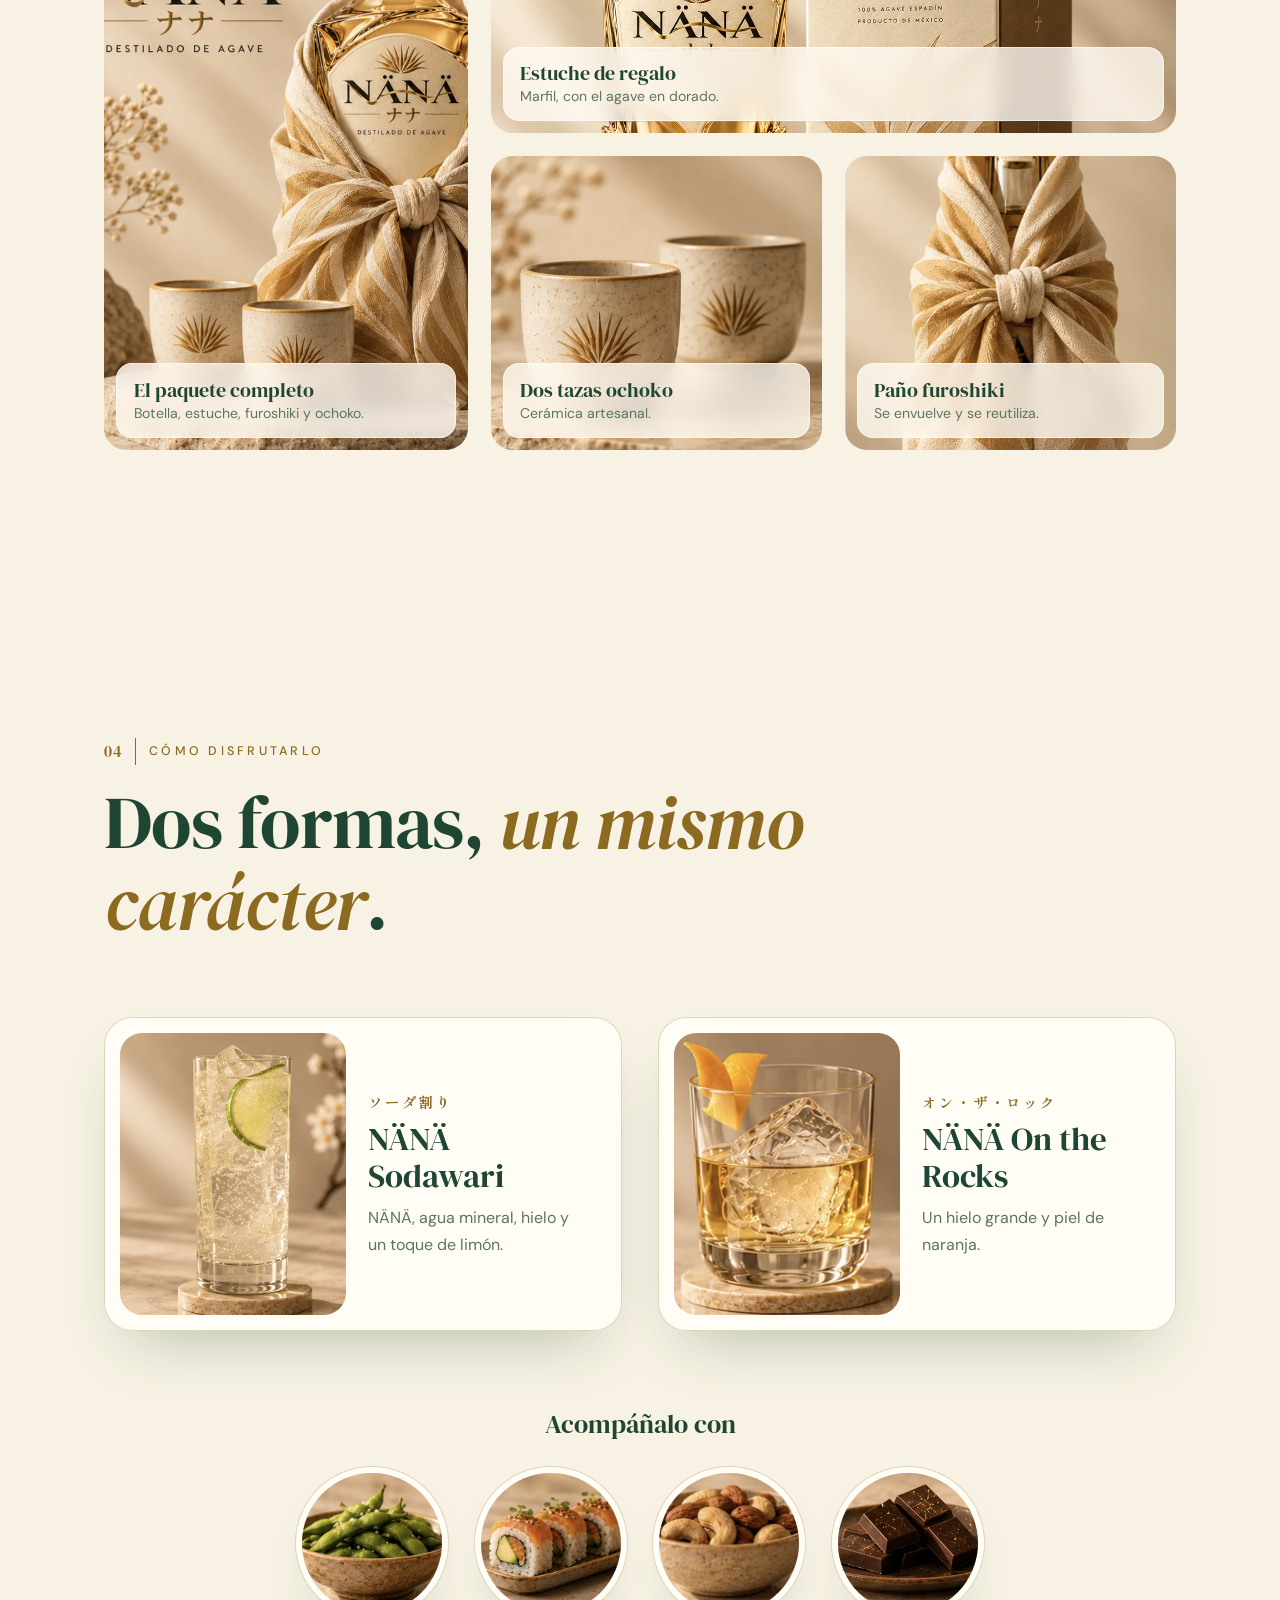
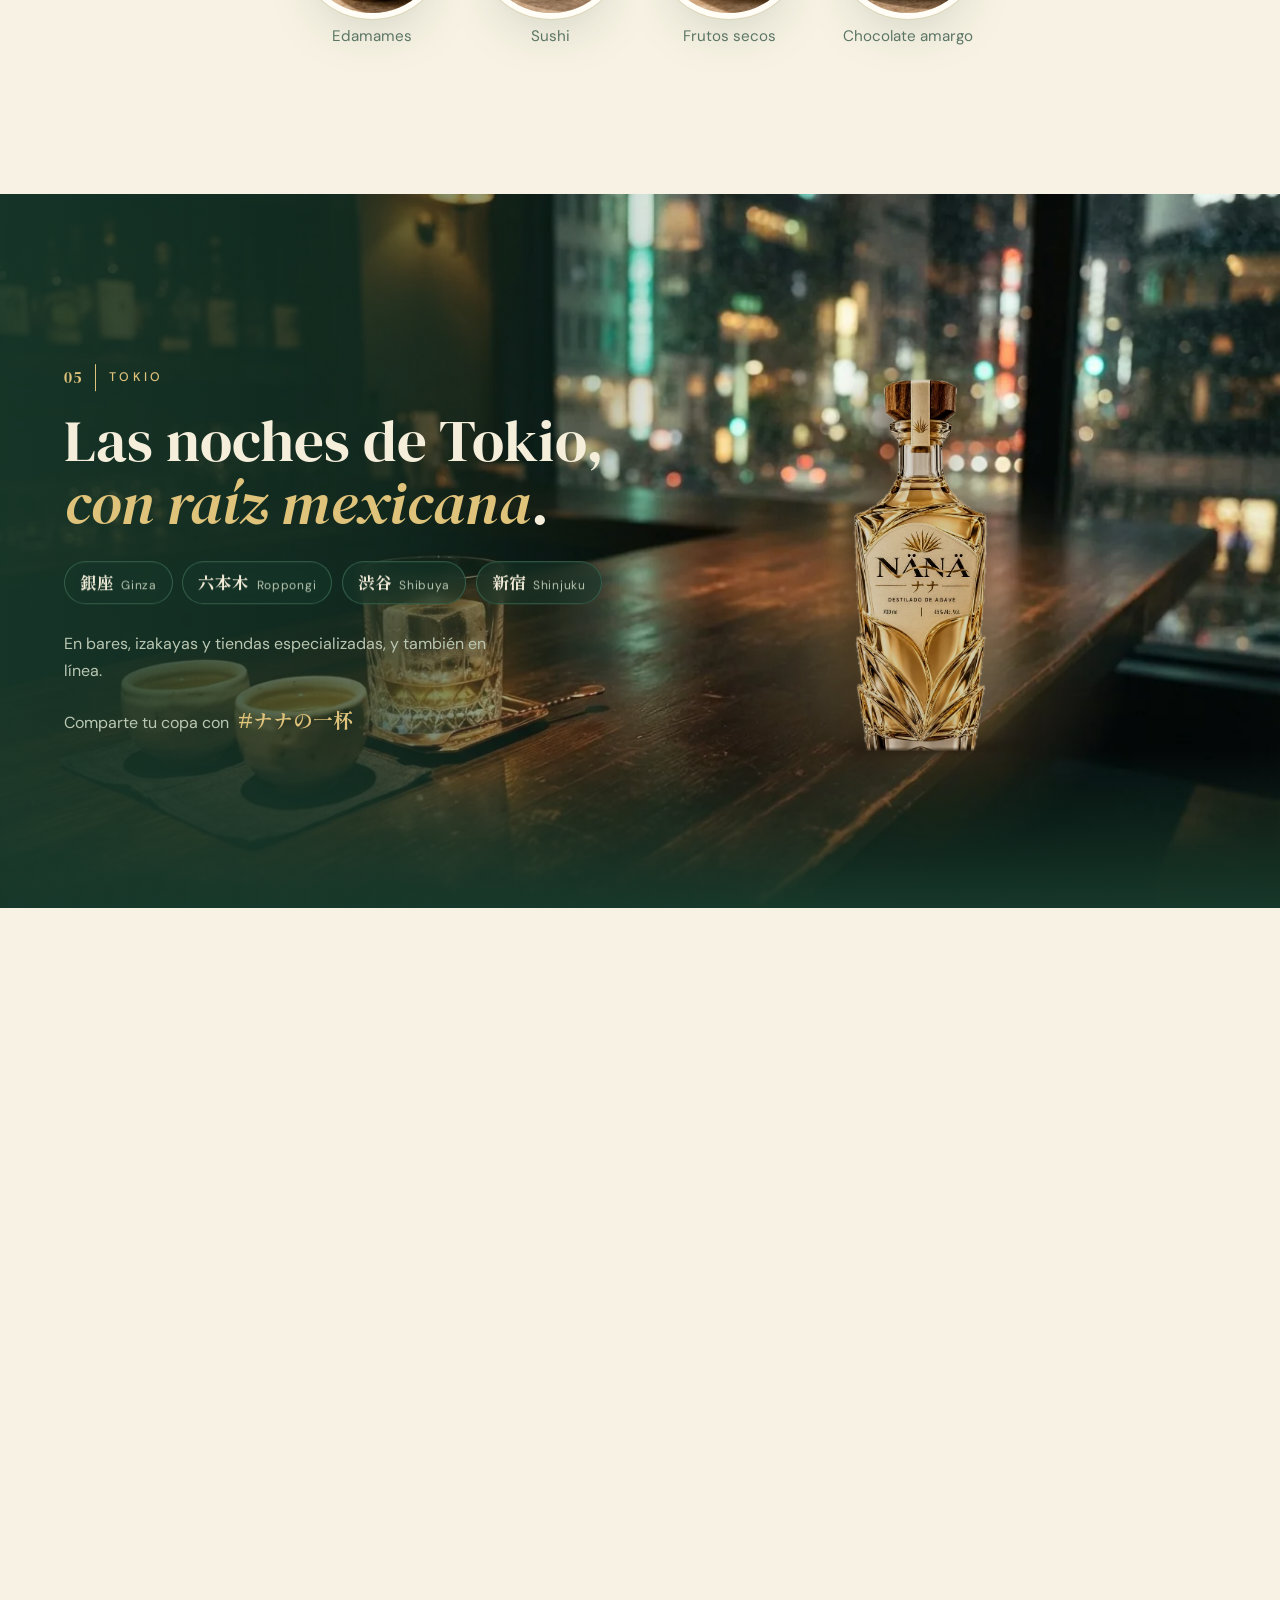
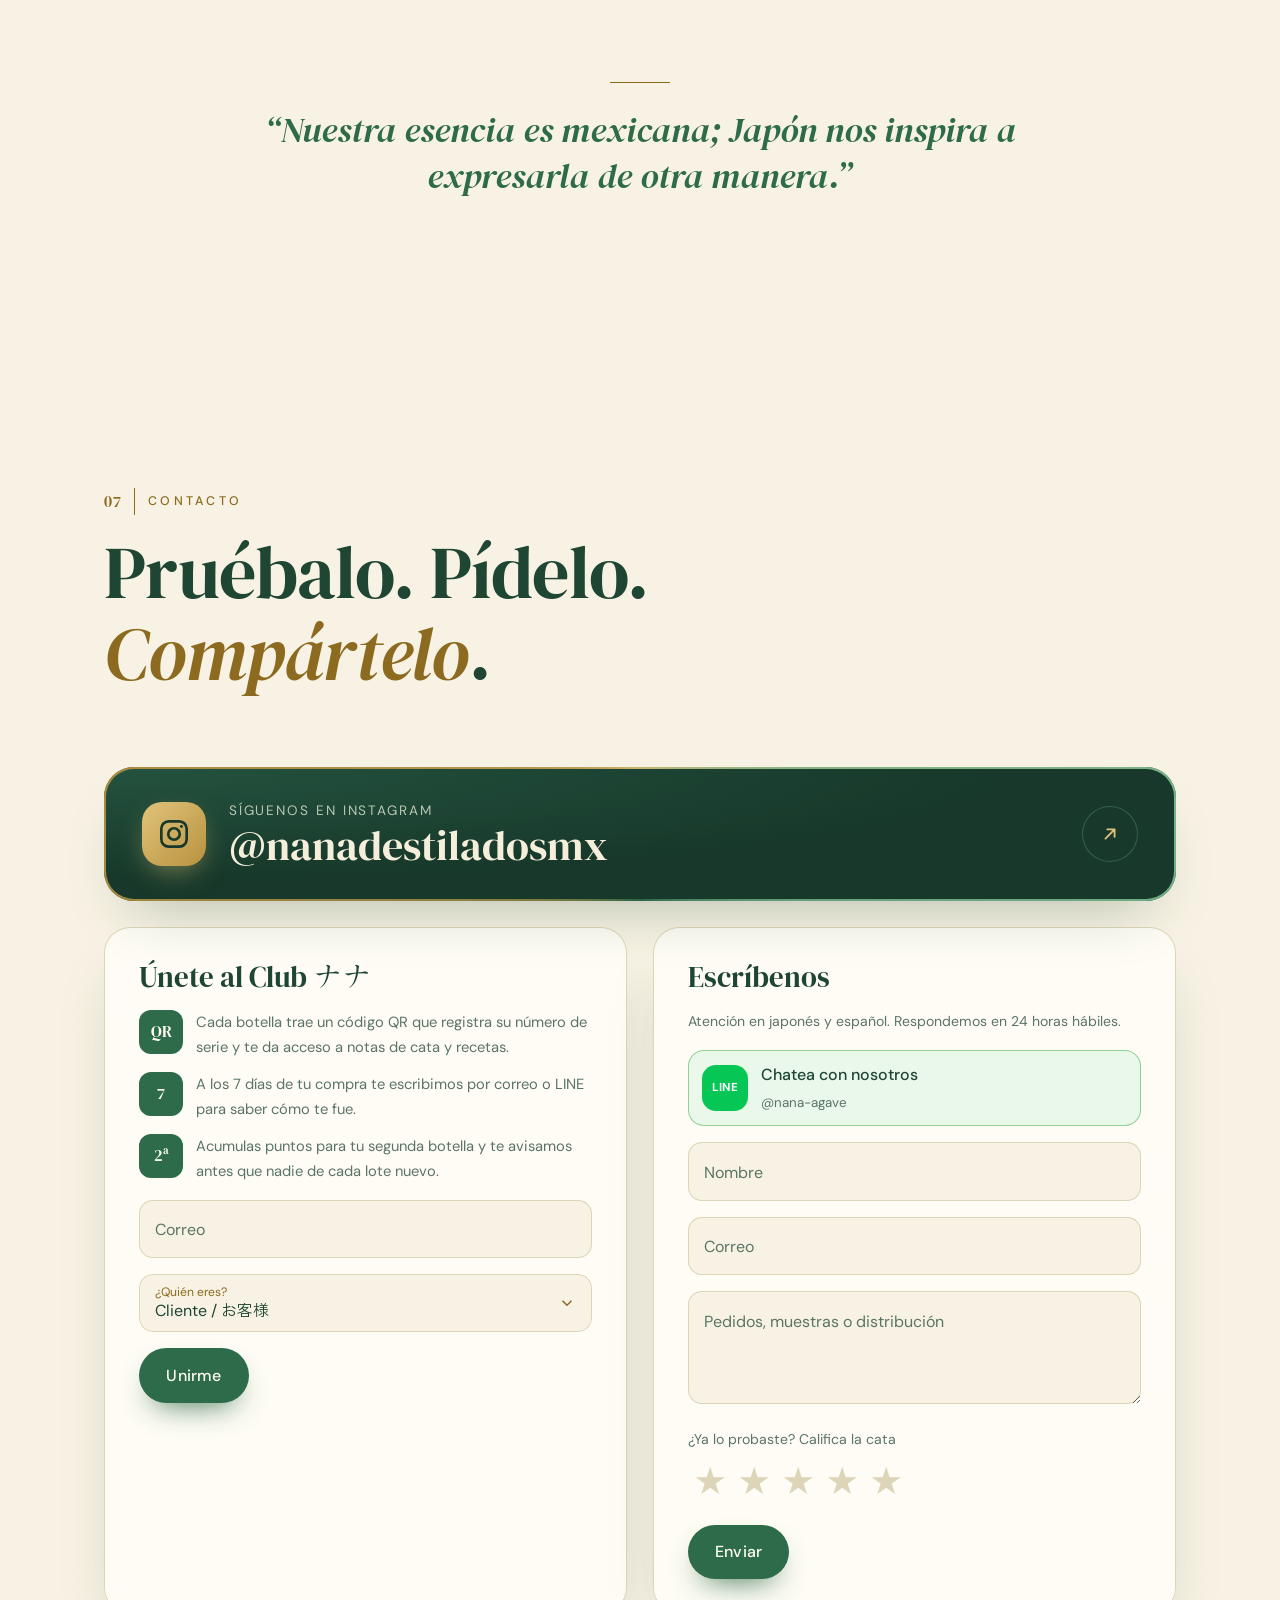
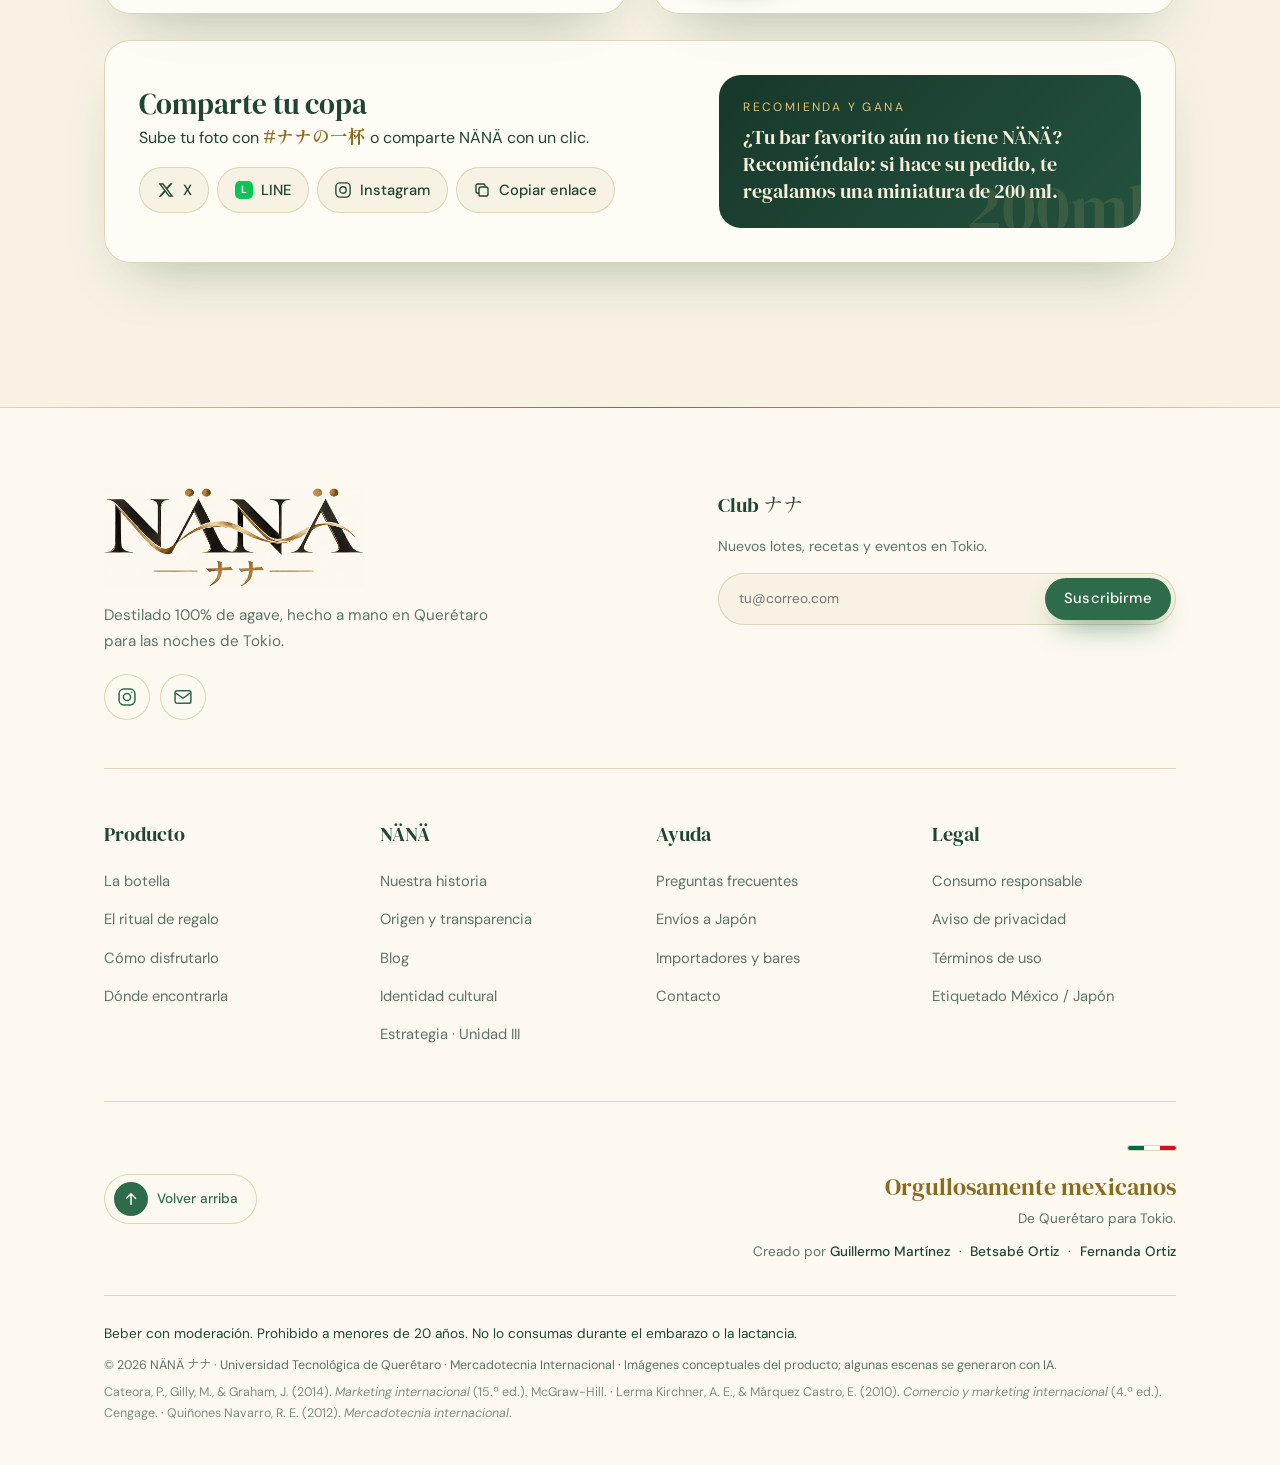
==== commit 1e72e7f6: "Quitar un nombre de los créditos Co-Authored-By: Claude Opus 5.5 <noreply@anthropic.com>" ====
--- a/index.html
+++ b/index.html
@@ -402,7 +402,7 @@
         <span class="flag" aria-hidden="true"><i></i><i></i><i></i></span>
         <p class="cr-t"><span class="es">Orgullosamente mexicanos</span><span class="ja">メキシコの誇りをこめて</span></p>
         <p class="cr-s"><span class="es">De Querétaro para Tokio.</span><span class="ja">ケレタロから東京へ。</span></p>
-        <p class="cr-n"><span class="es">Creado por</span><span class="ja">制作</span> <span class="nm">Guillermo Martínez</span><span class="nm">Betsabé Ortiz</span><span class="nm">Fernanda Ortiz</span><span class="nm">Jimena Briones</span></p>
+        <p class="cr-n"><span class="es">Creado por</span><span class="ja">制作</span> <span class="nm">Guillermo Martínez</span><span class="nm">Betsabé Ortiz</span><span class="nm">Fernanda Ortiz</span></p>
       </div>
     </div>
     <p class="legal"><span class="es">Beber con moderación. Prohibido a menores de 20 años. No lo consumas durante el embarazo o la lactancia.</span><span class="ja">お酒は20歳になってから。妊娠中・授乳期の飲酒は避けましょう。飲み過ぎに注意。</span></p>
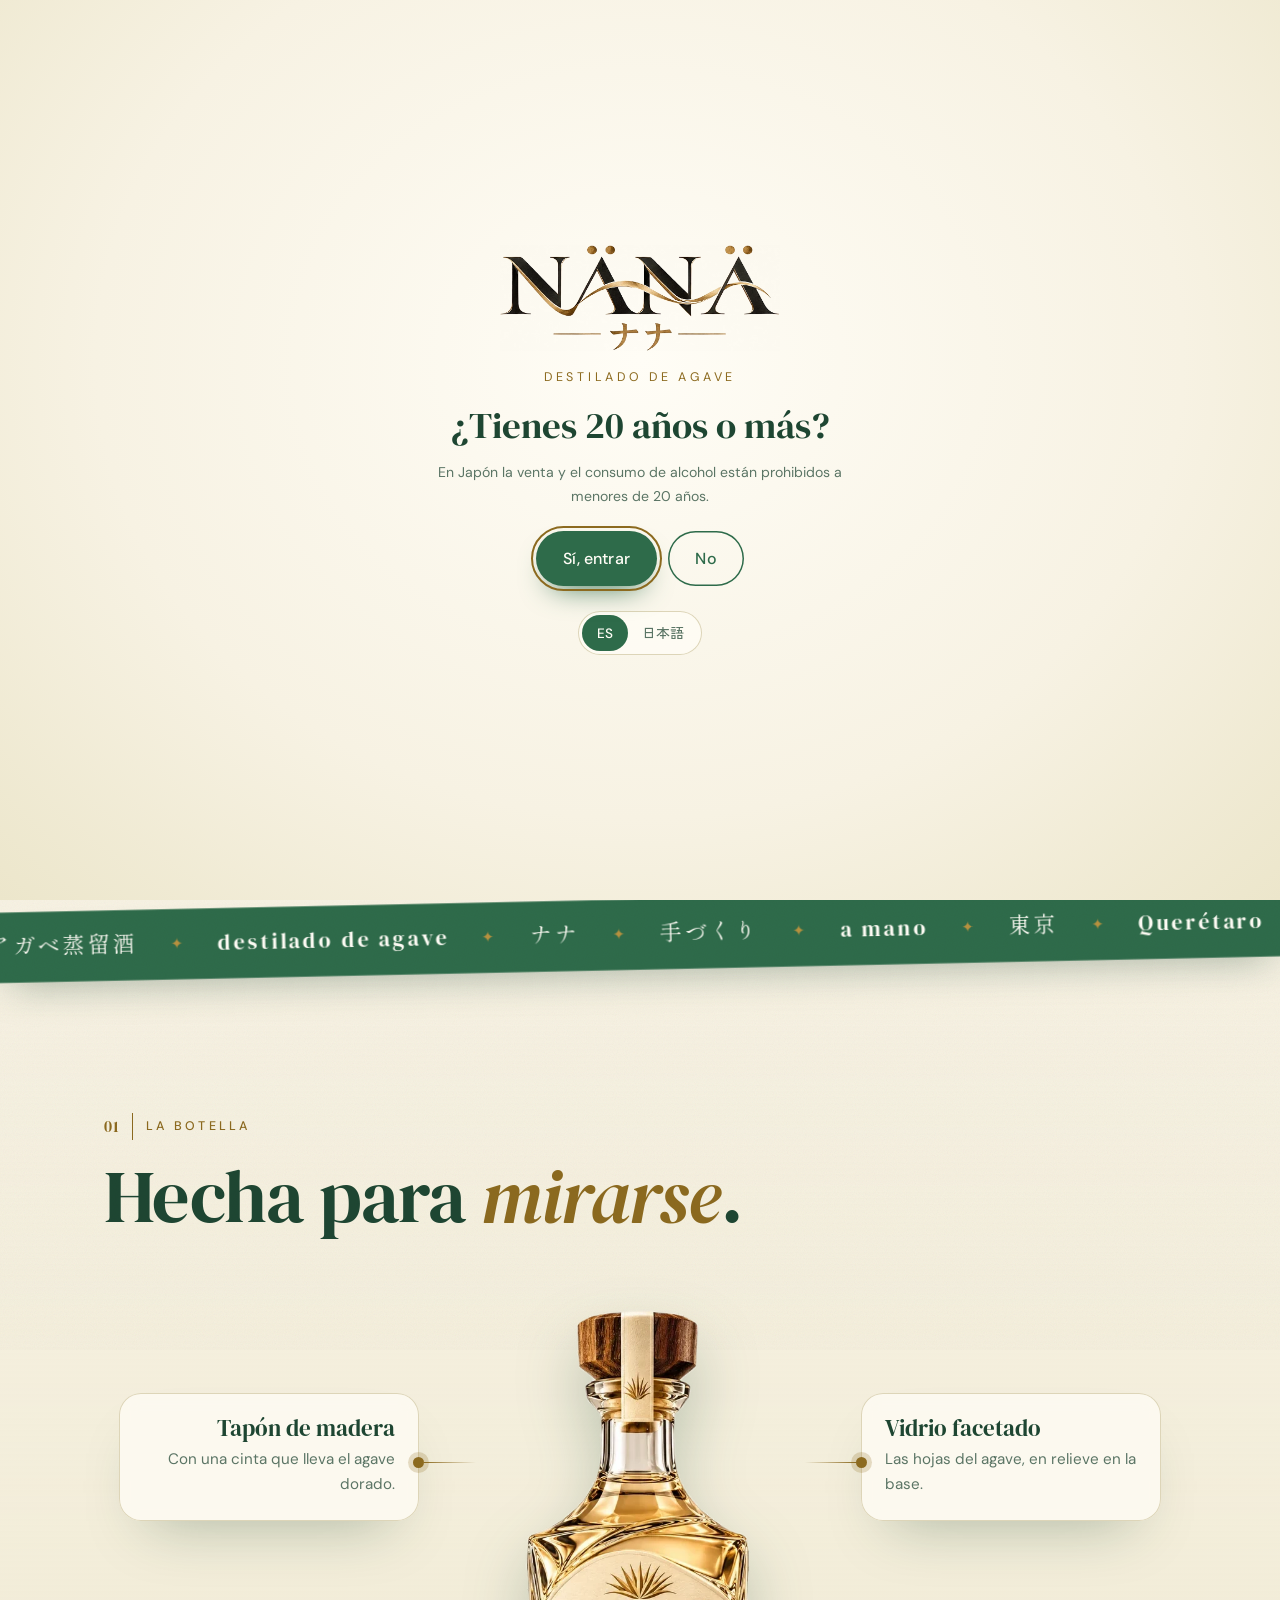
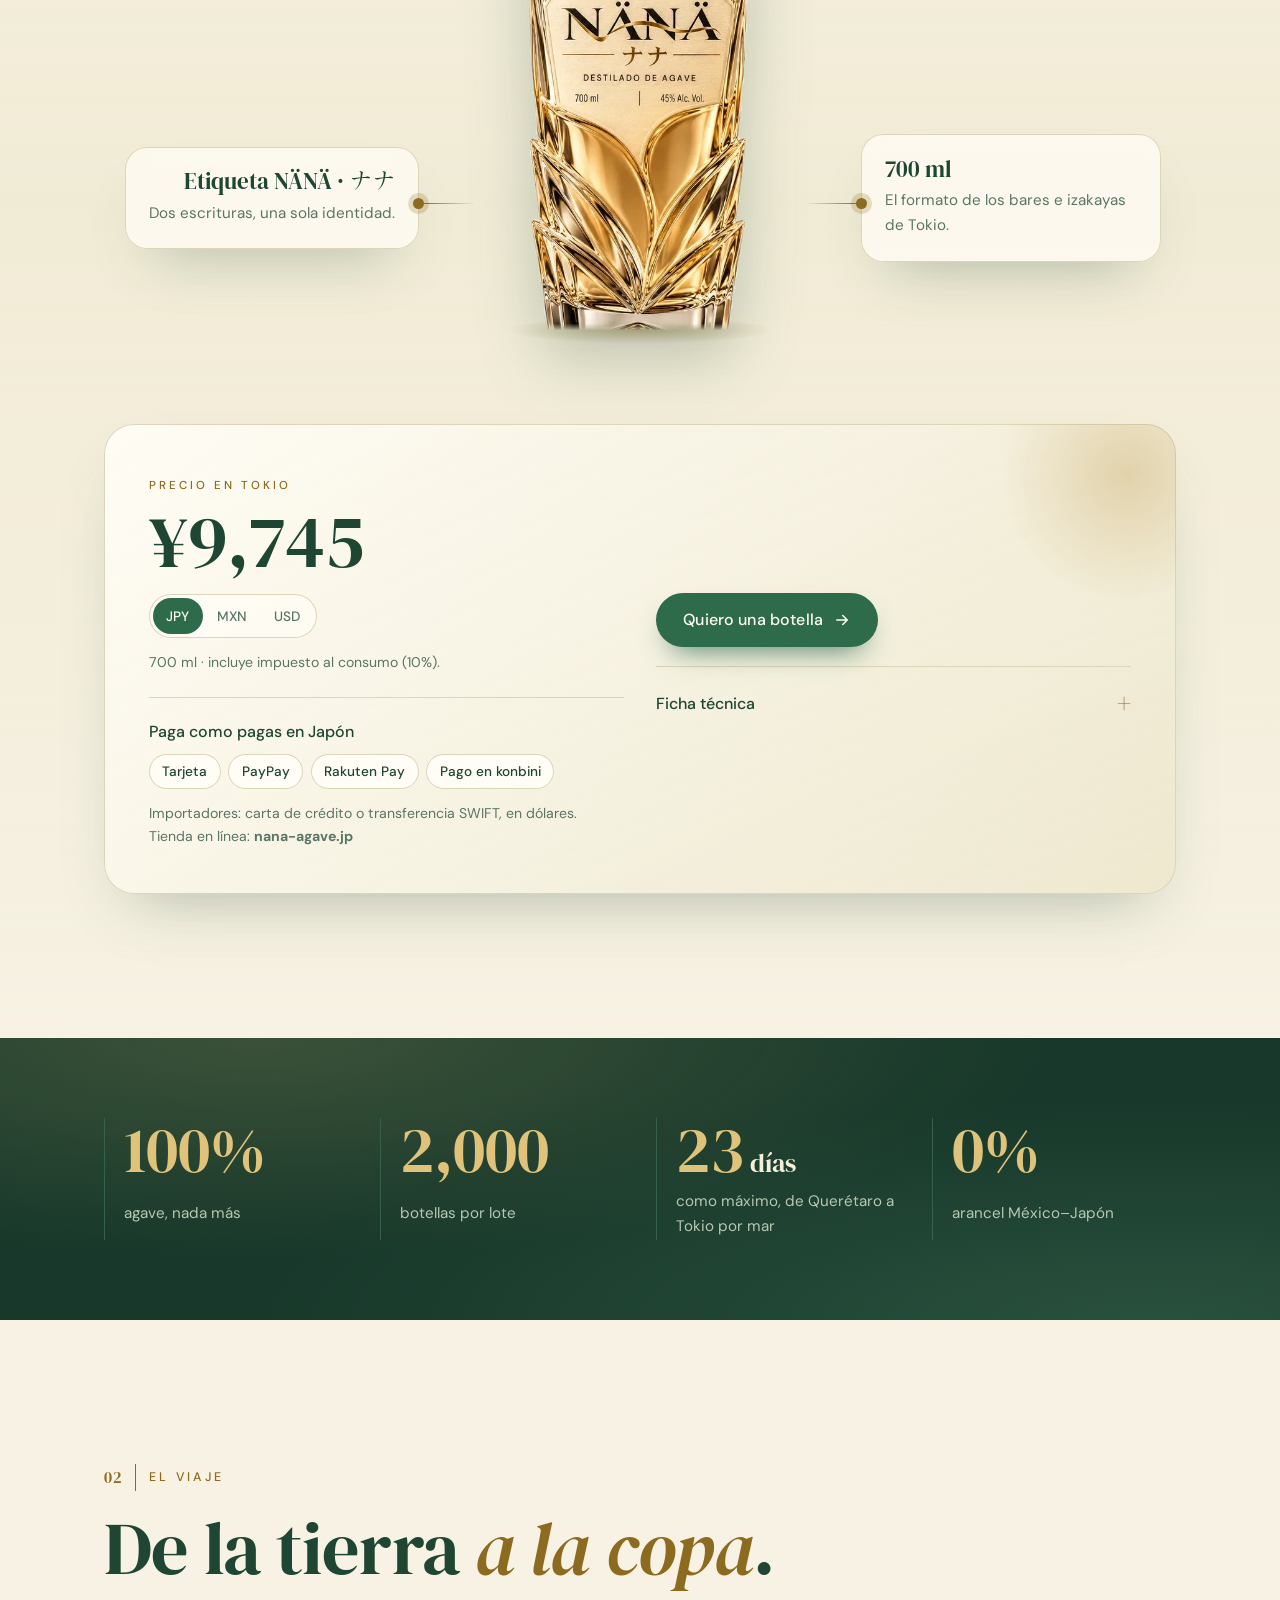
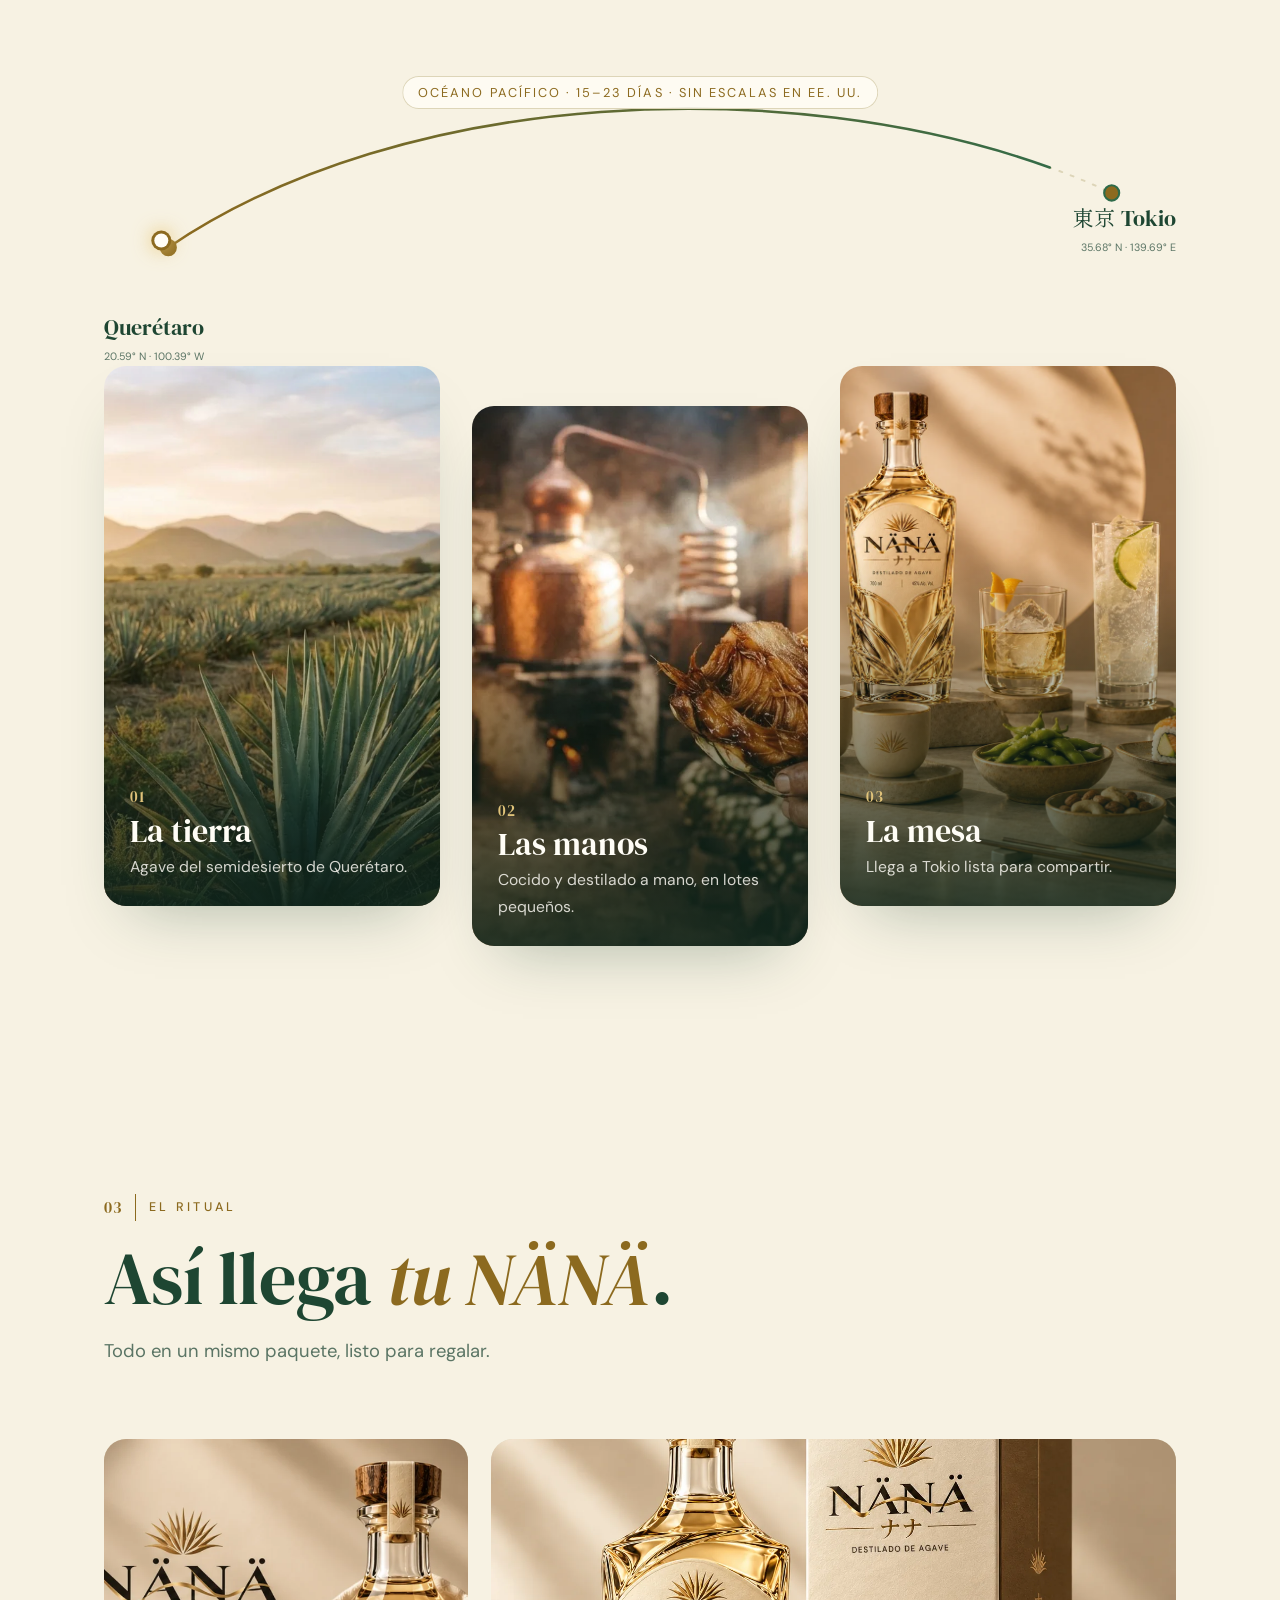
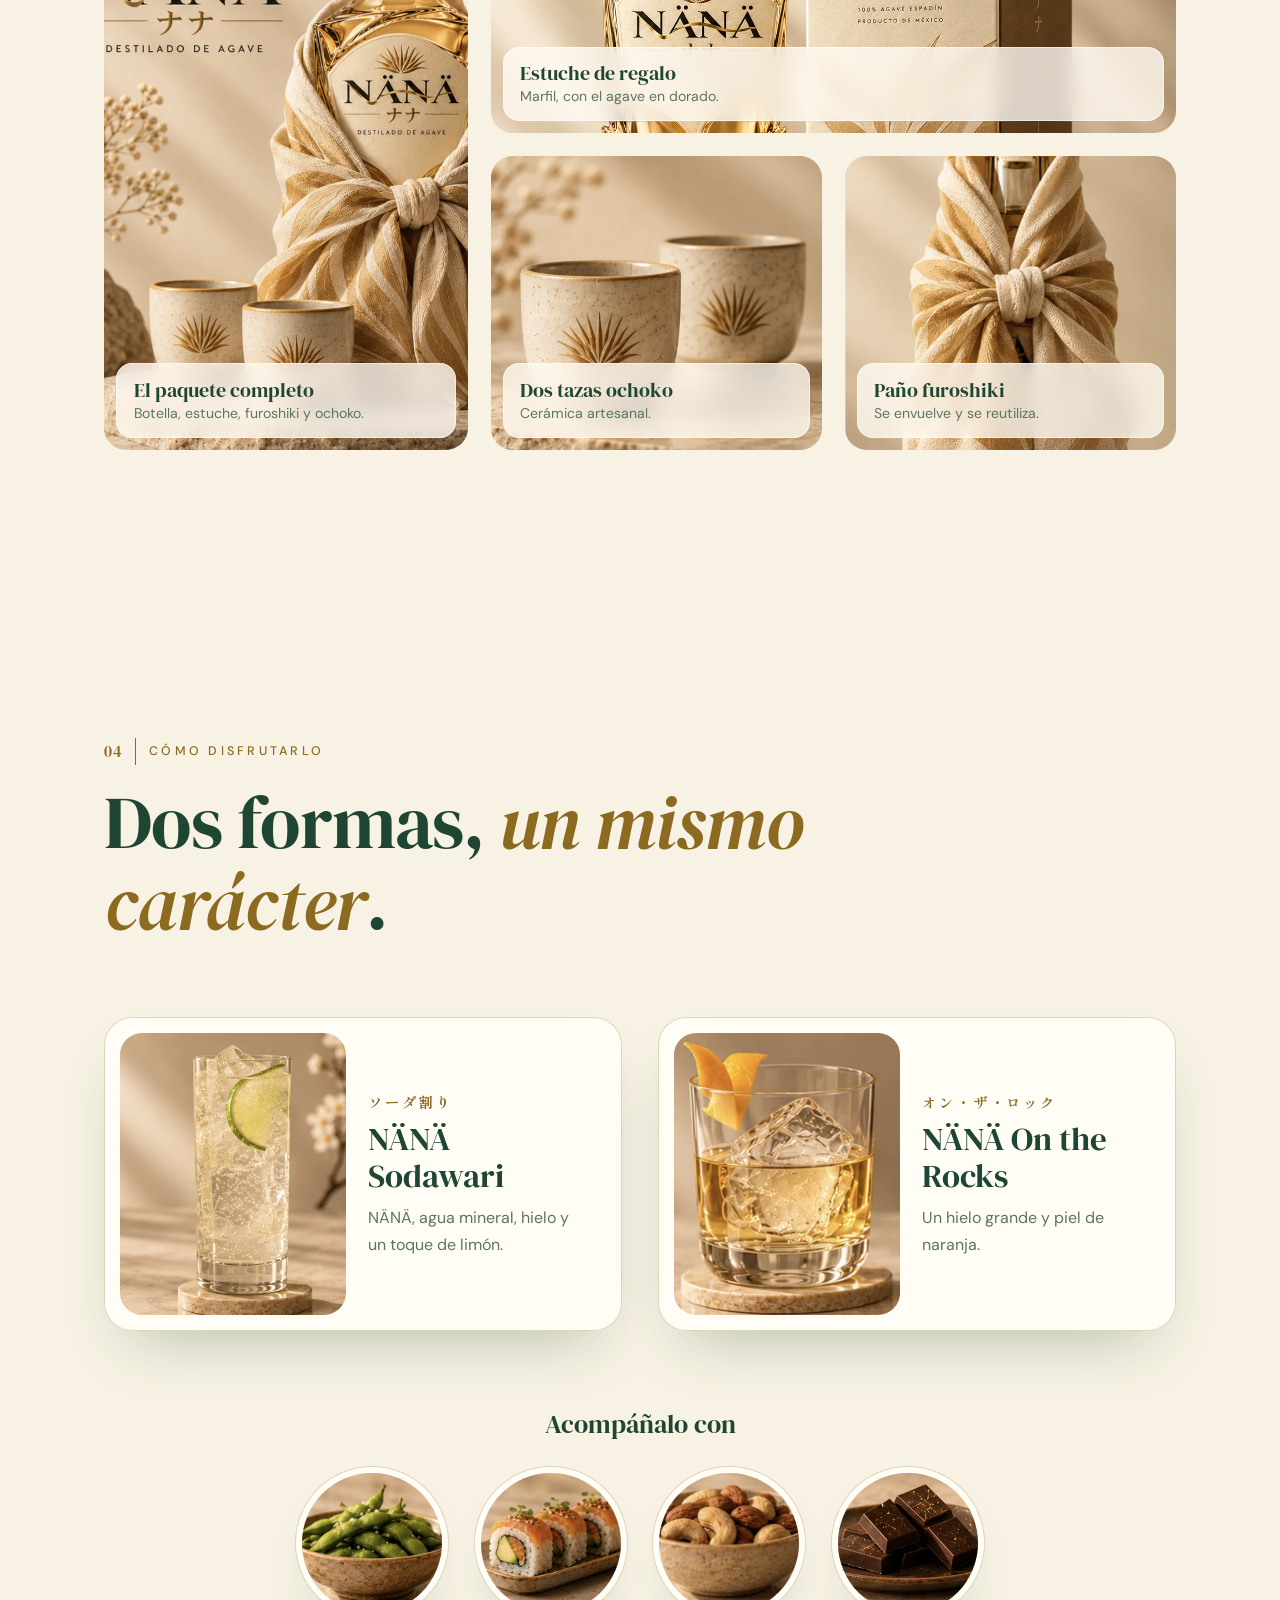
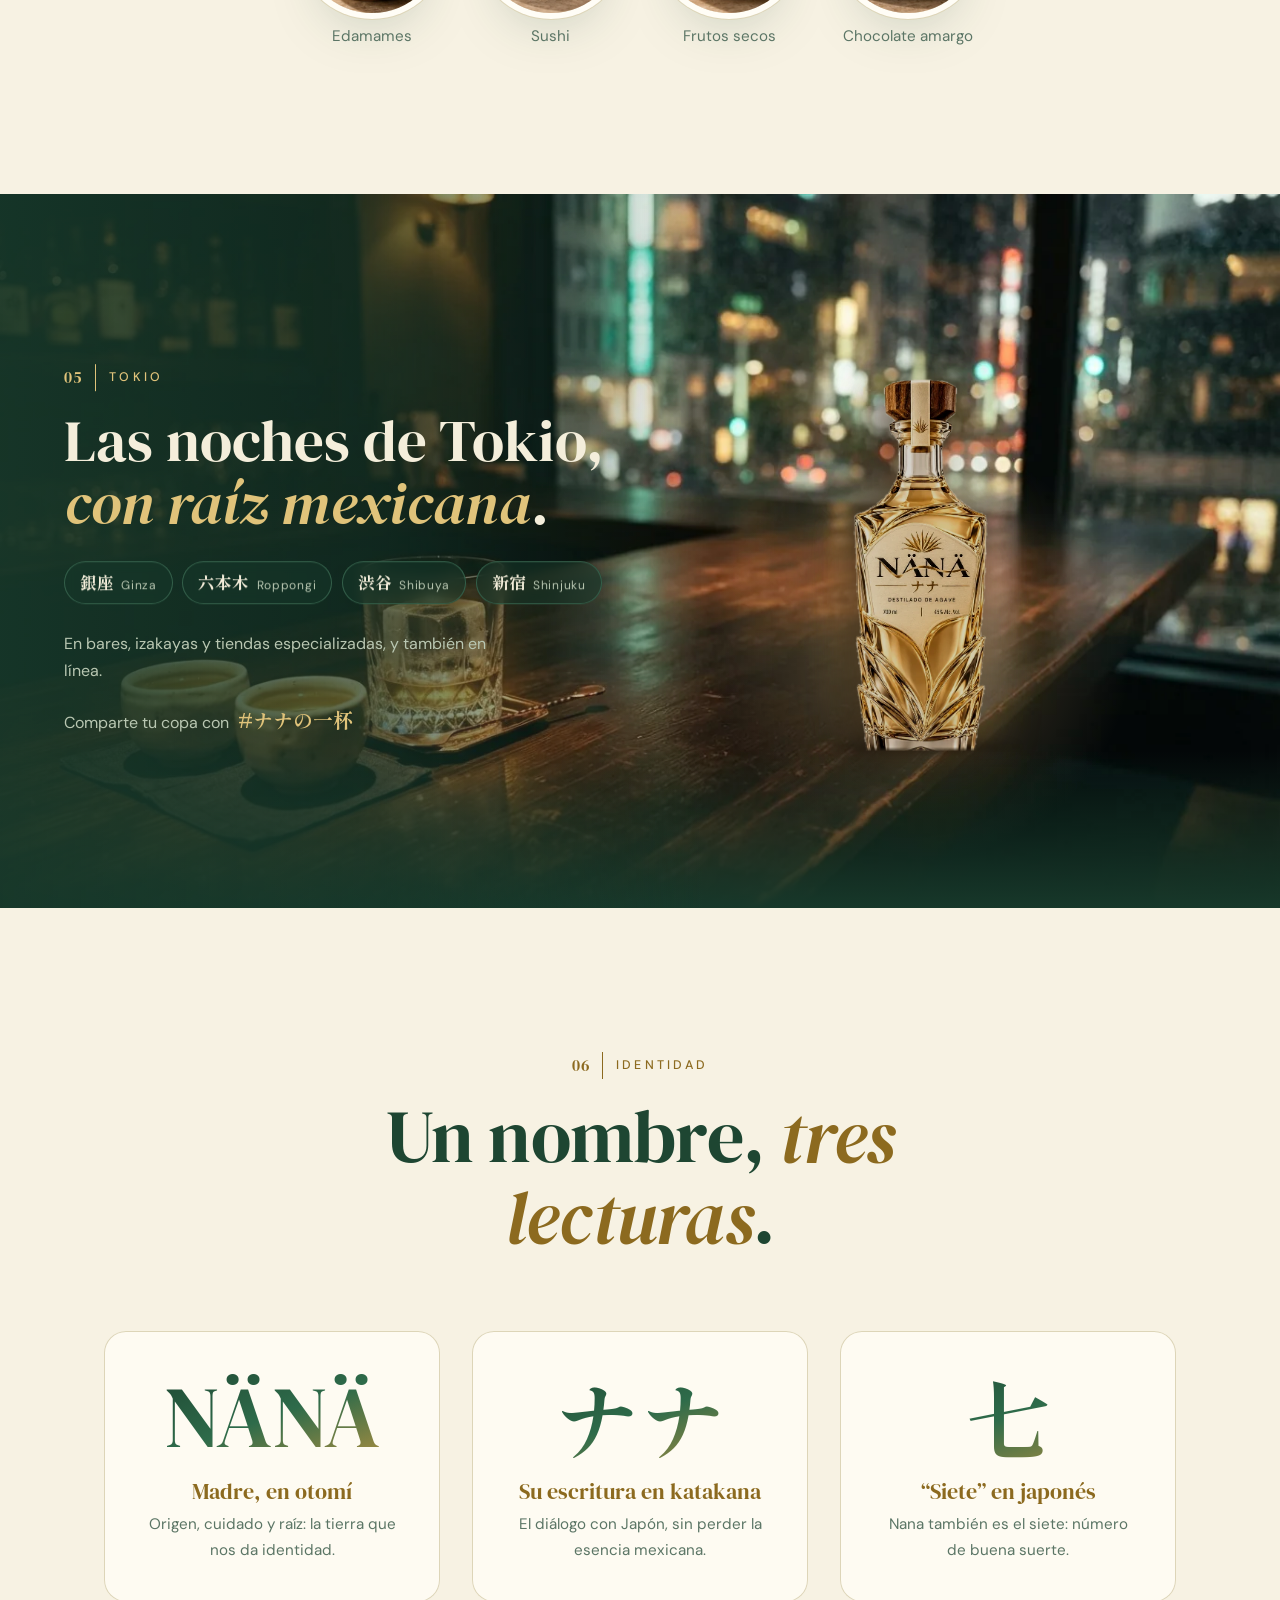
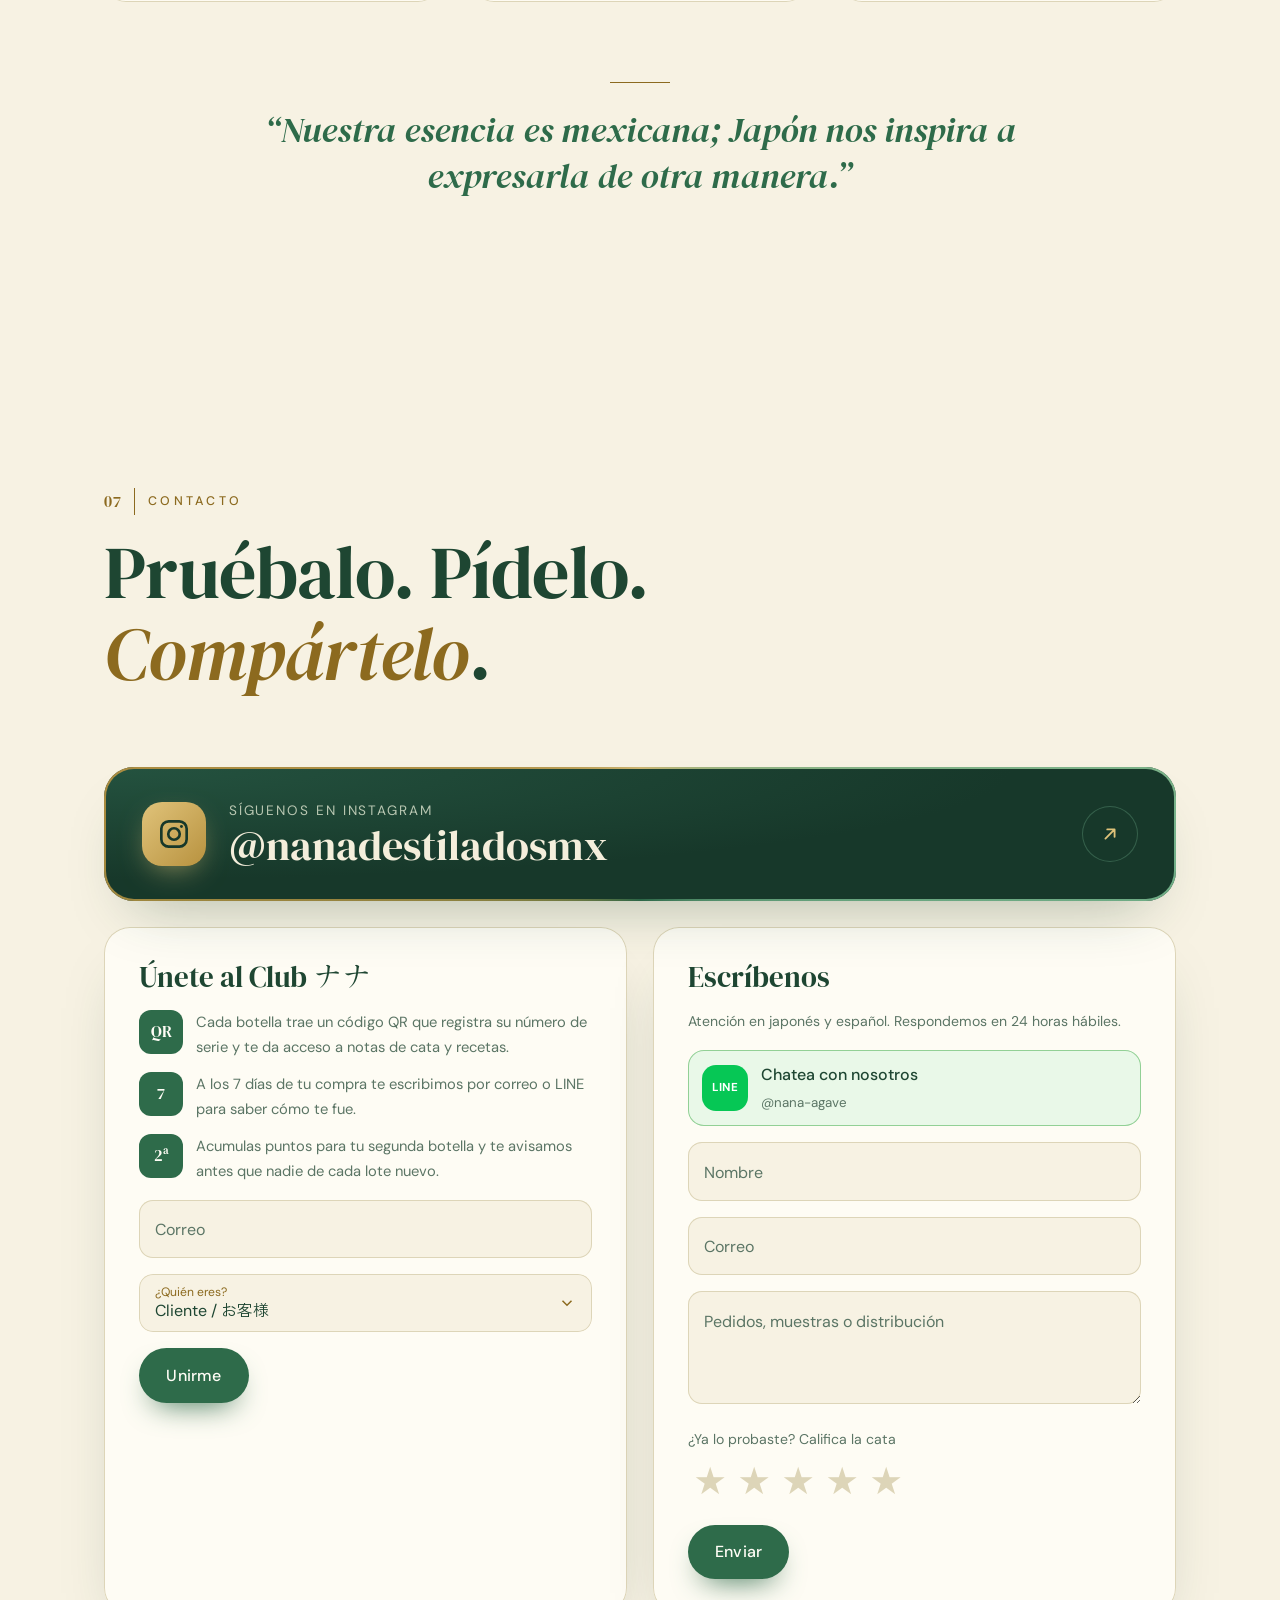
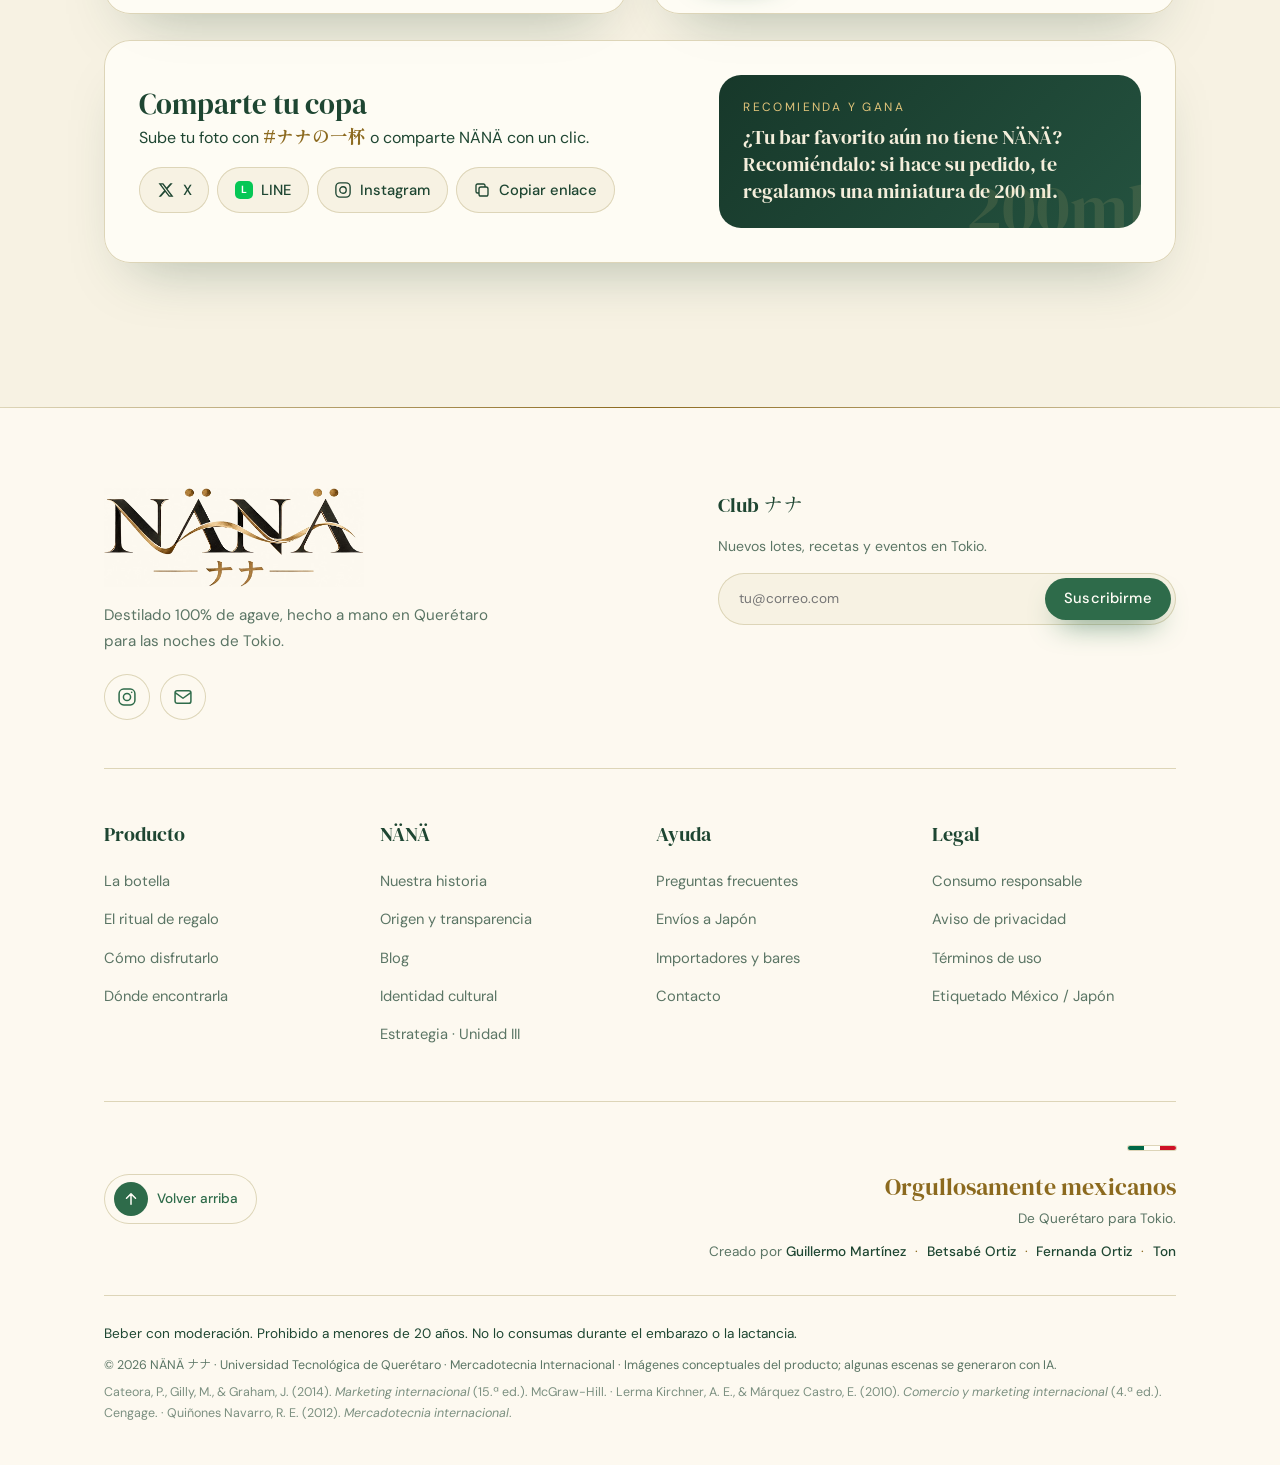
==== commit 4efd2c66: "Agregar a Ton en los créditos Co-Authored-By: Claude Opus 5.5 <noreply@anthropic.com>" ====
--- a/index.html
+++ b/index.html
@@ -402,7 +402,7 @@
         <span class="flag" aria-hidden="true"><i></i><i></i><i></i></span>
         <p class="cr-t"><span class="es">Orgullosamente mexicanos</span><span class="ja">メキシコの誇りをこめて</span></p>
         <p class="cr-s"><span class="es">De Querétaro para Tokio.</span><span class="ja">ケレタロから東京へ。</span></p>
-        <p class="cr-n"><span class="es">Creado por</span><span class="ja">制作</span> <span class="nm">Guillermo Martínez</span><span class="nm">Betsabé Ortiz</span><span class="nm">Fernanda Ortiz</span></p>
+        <p class="cr-n"><span class="es">Creado por</span><span class="ja">制作</span> <span class="nm">Guillermo Martínez</span><span class="nm">Betsabé Ortiz</span><span class="nm">Fernanda Ortiz</span><span class="nm">Ton</span></p>
       </div>
     </div>
     <p class="legal"><span class="es">Beber con moderación. Prohibido a menores de 20 años. No lo consumas durante el embarazo o la lactancia.</span><span class="ja">お酒は20歳になってから。妊娠中・授乳期の飲酒は避けましょう。飲み過ぎに注意。</span></p>
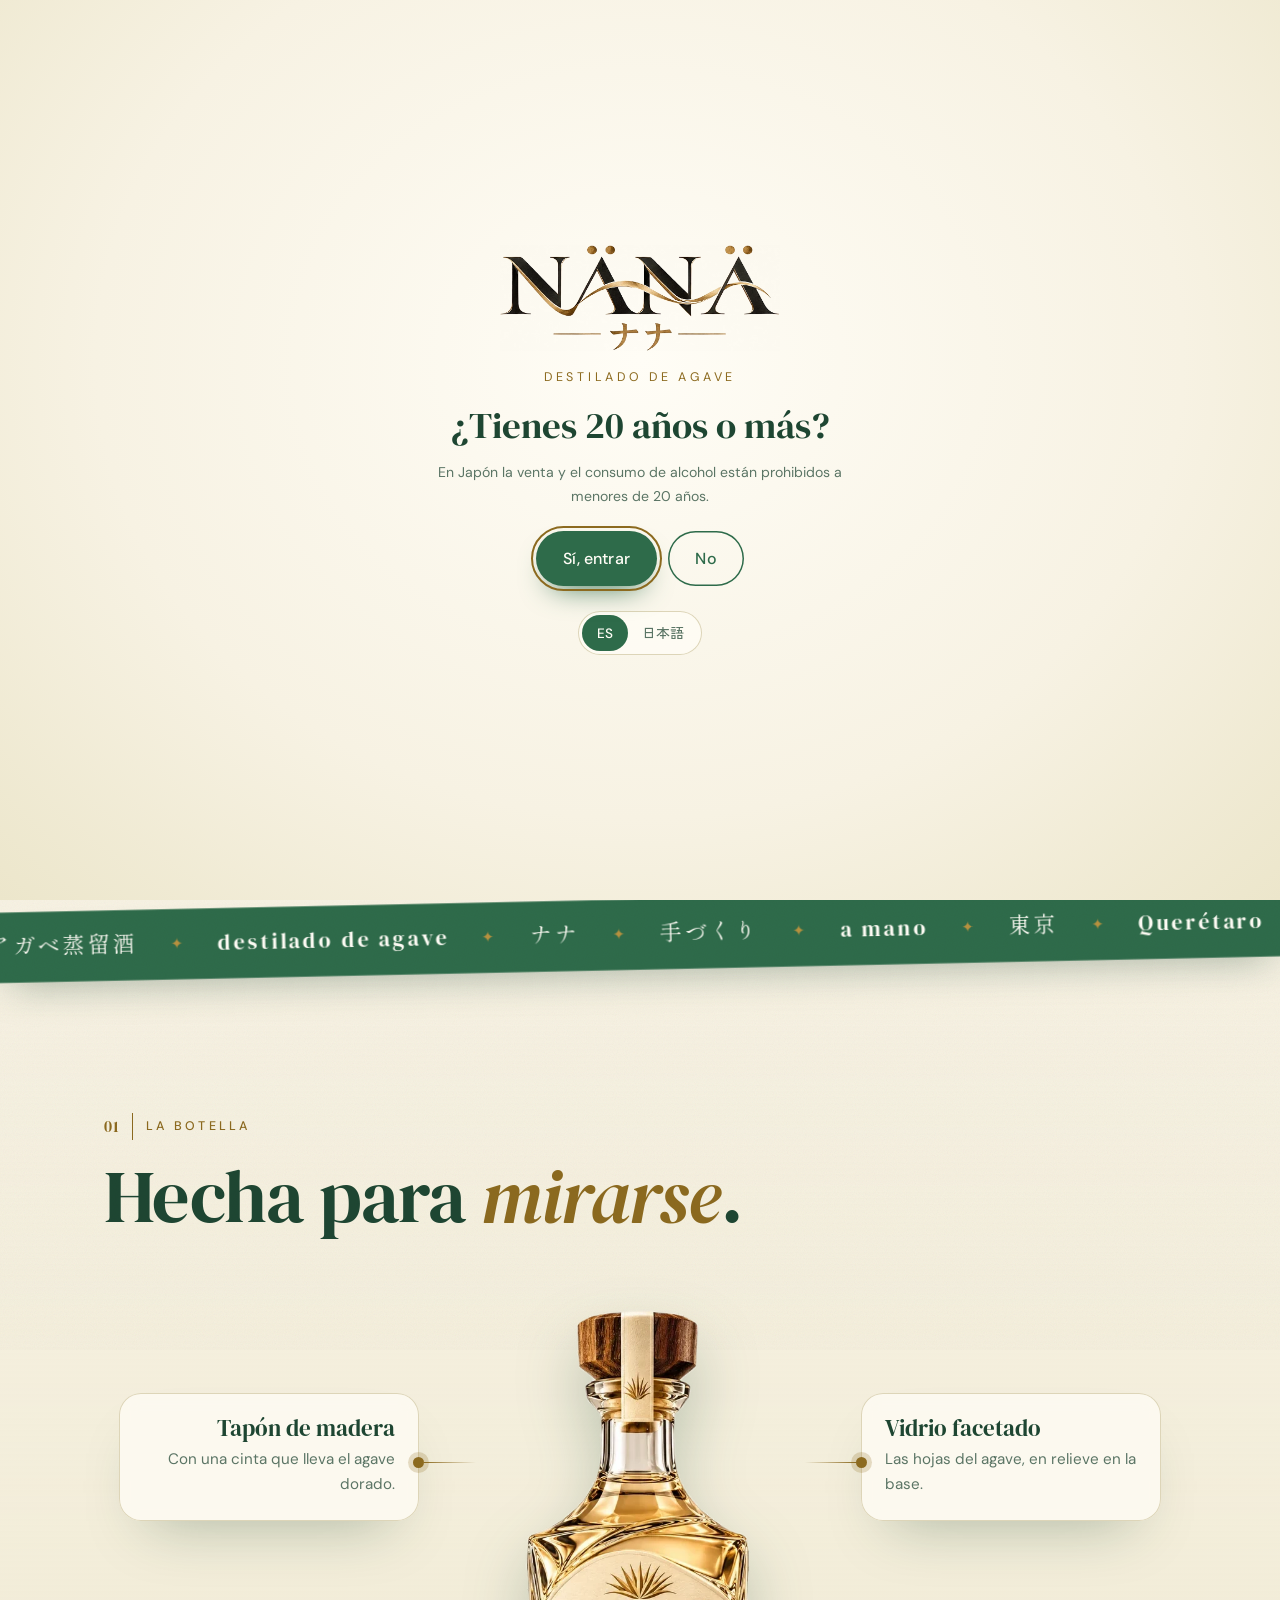
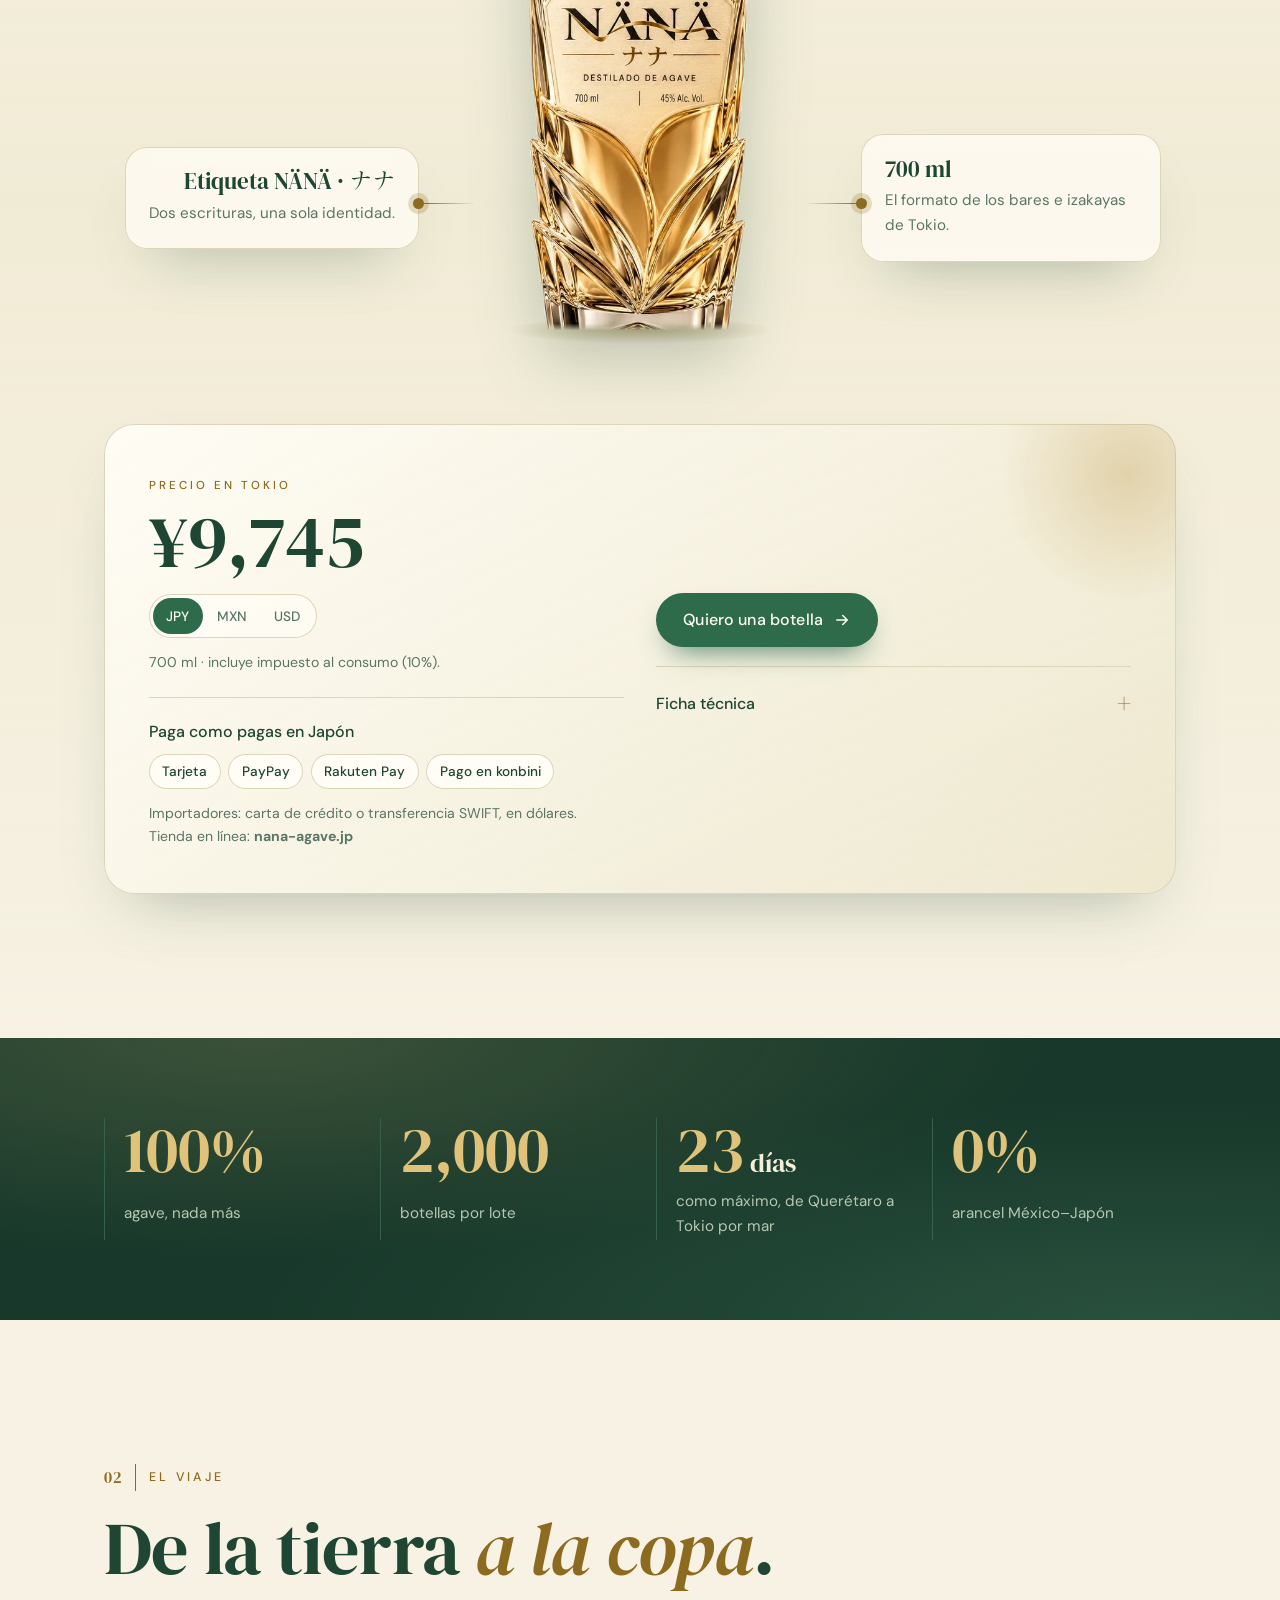
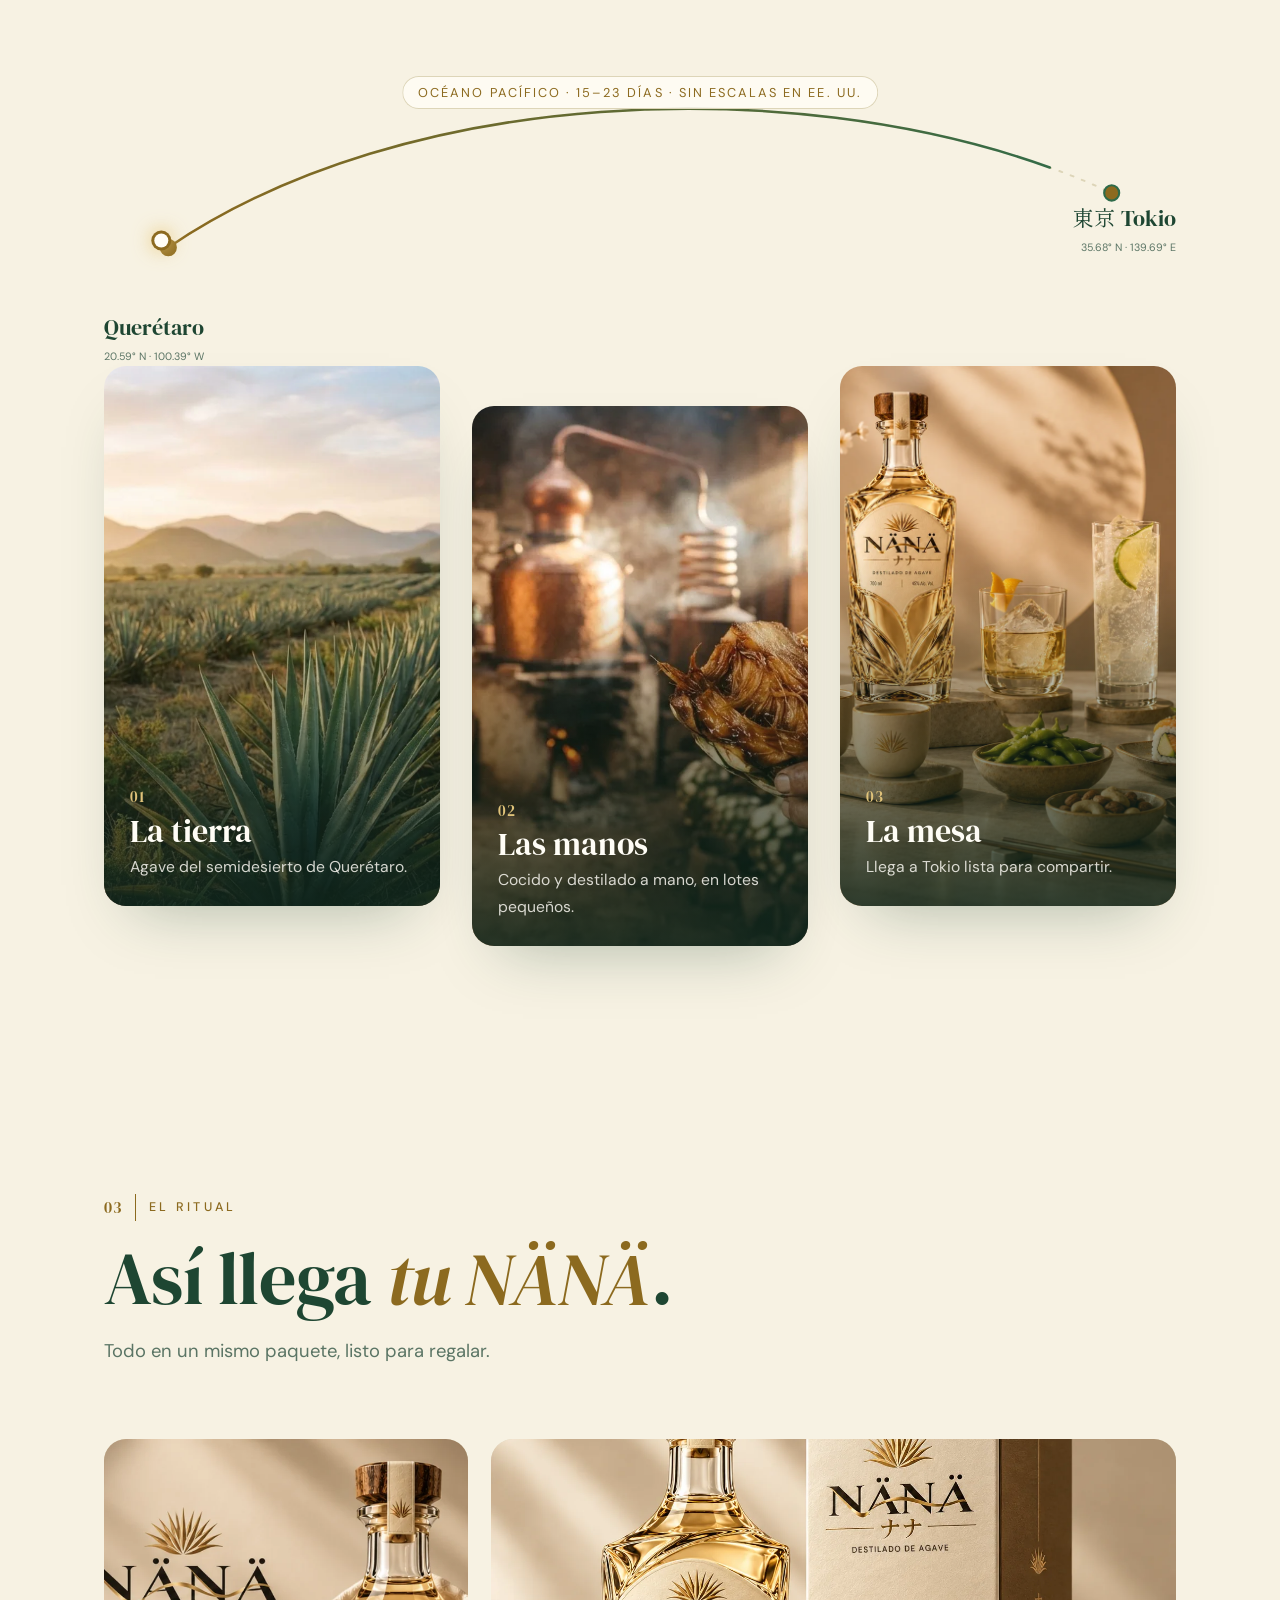
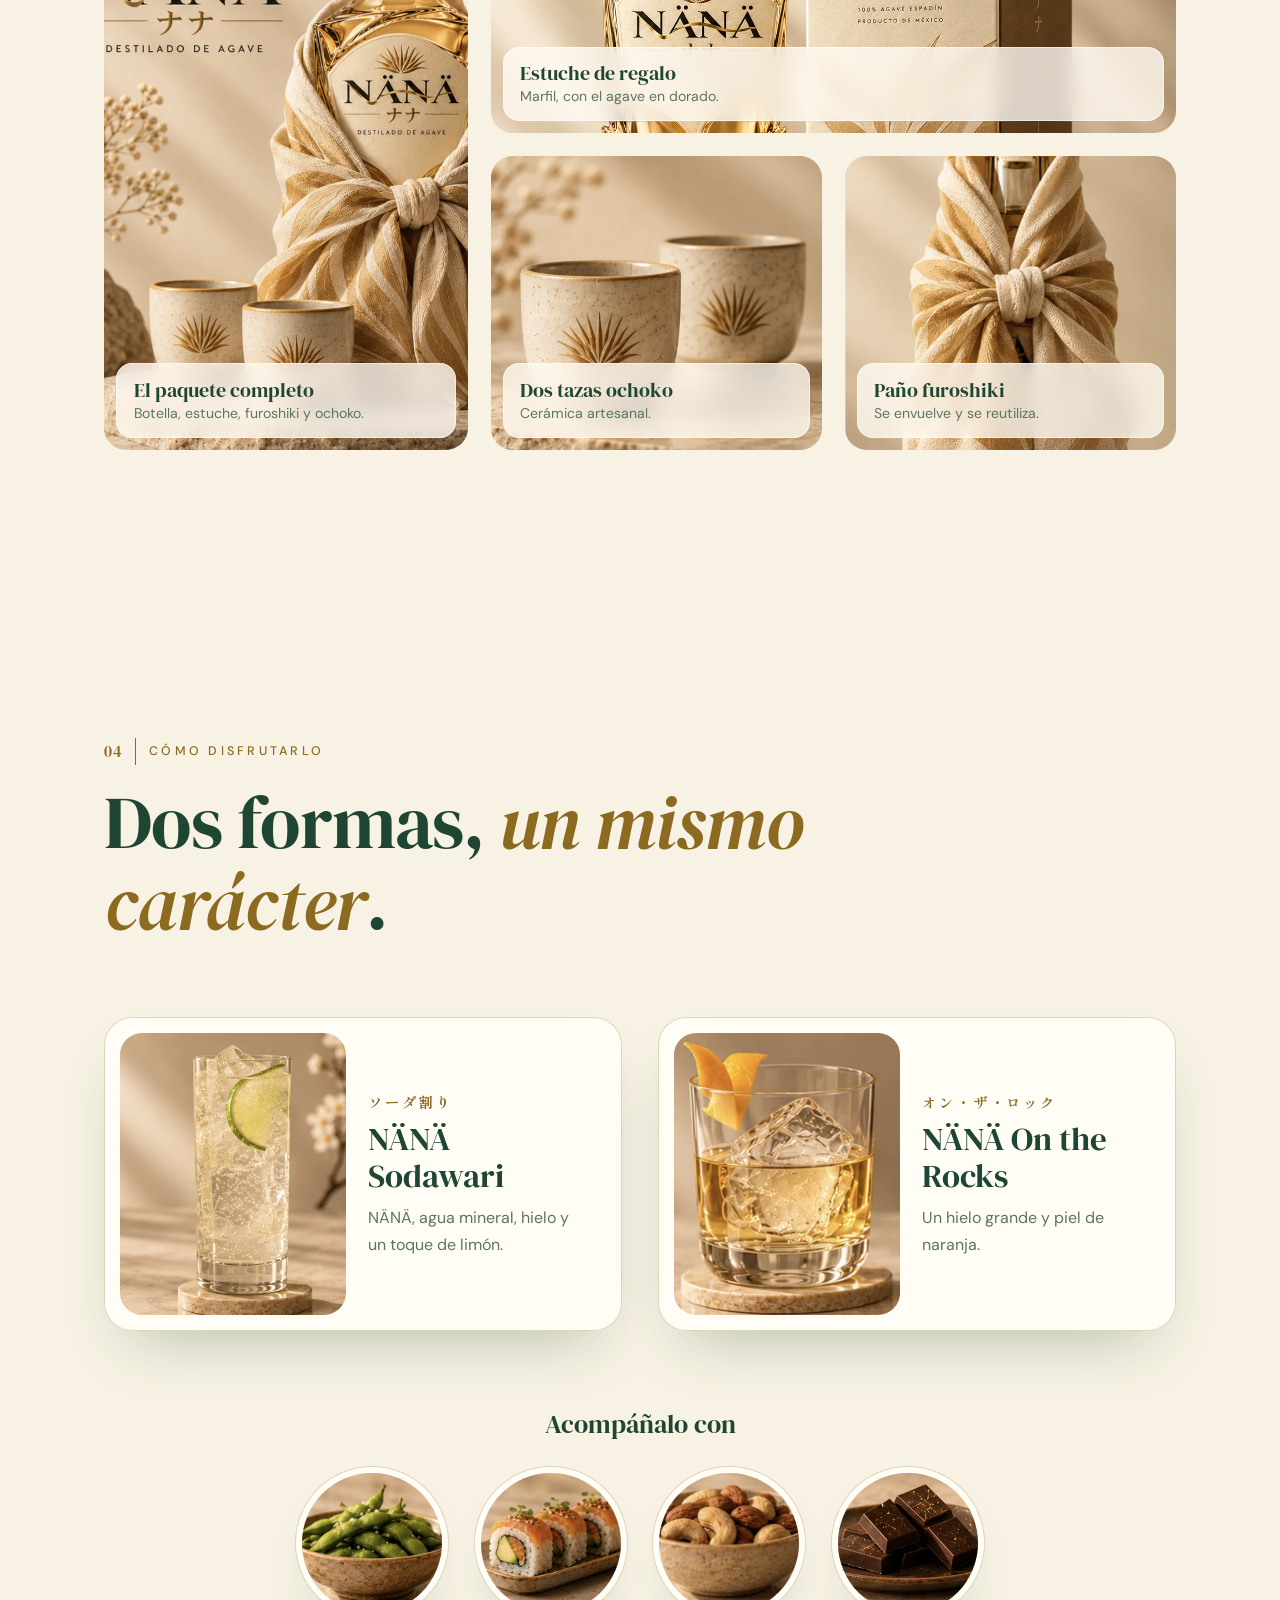
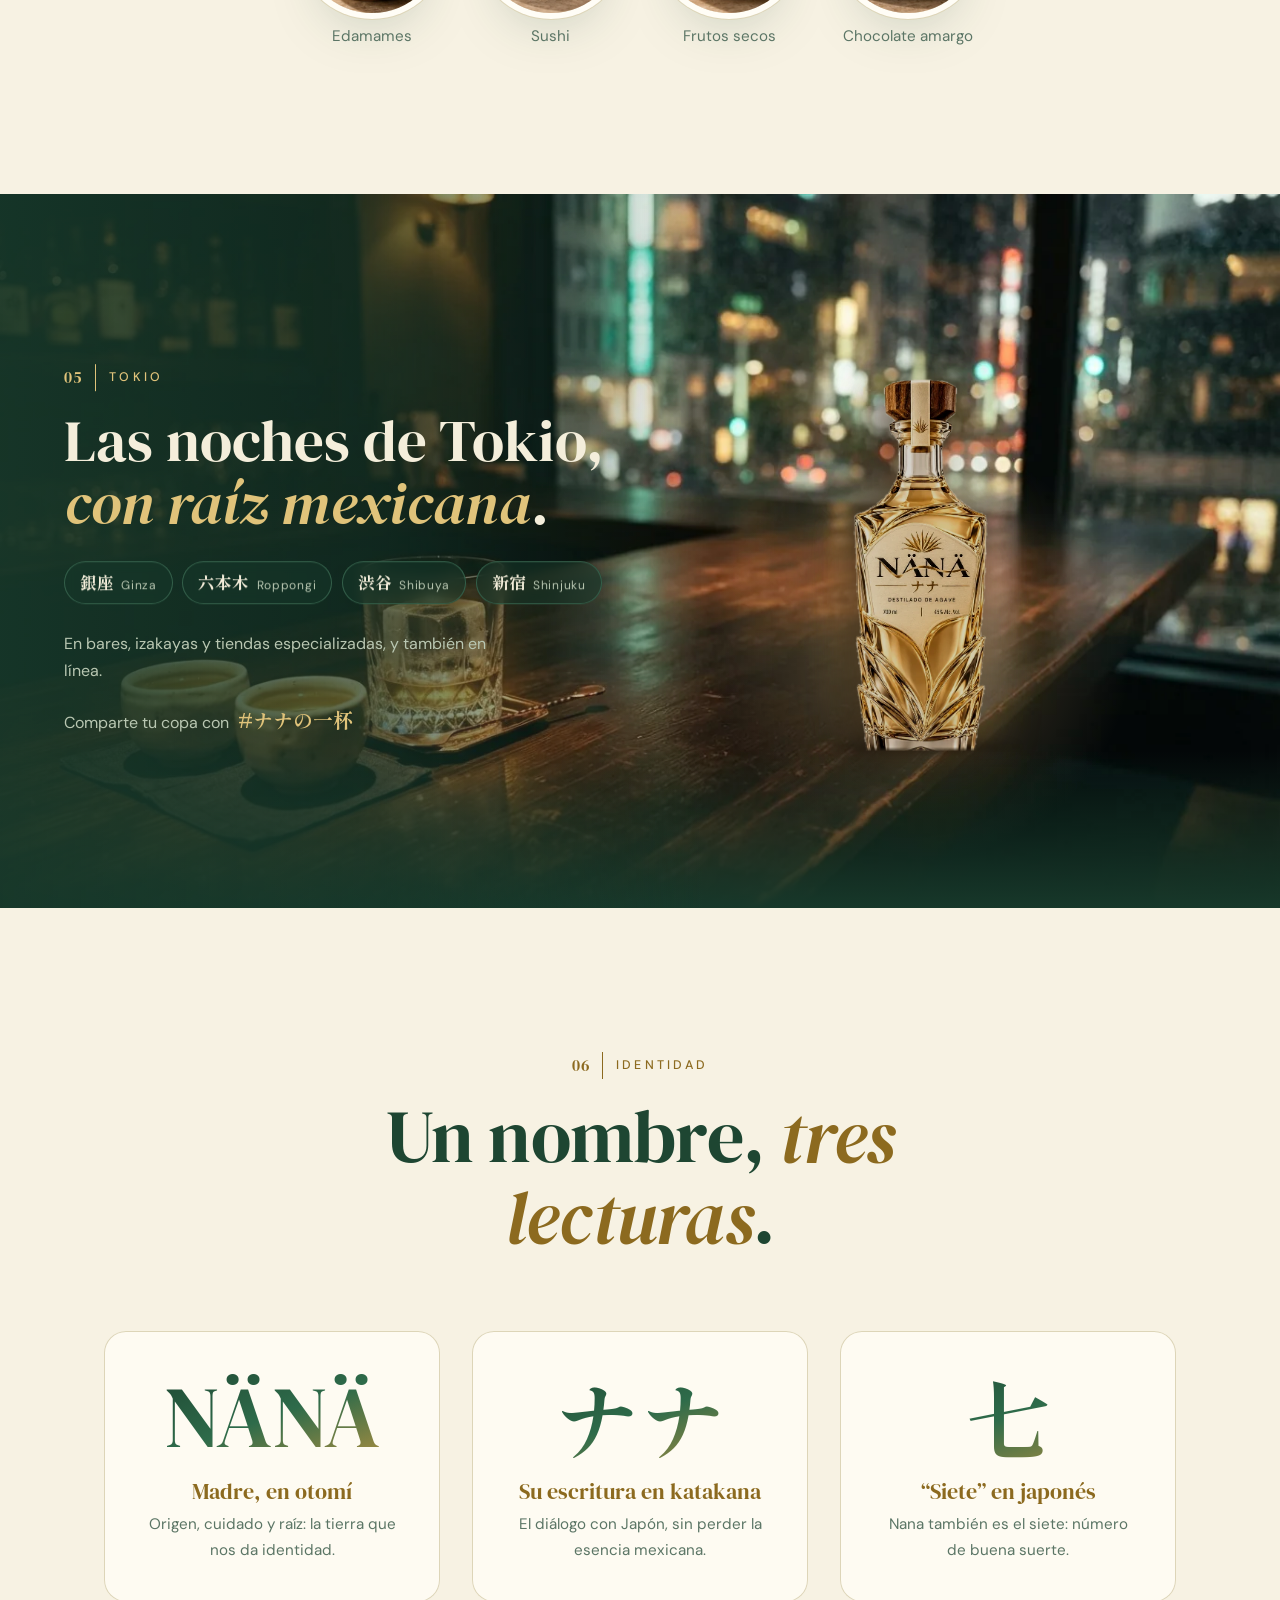
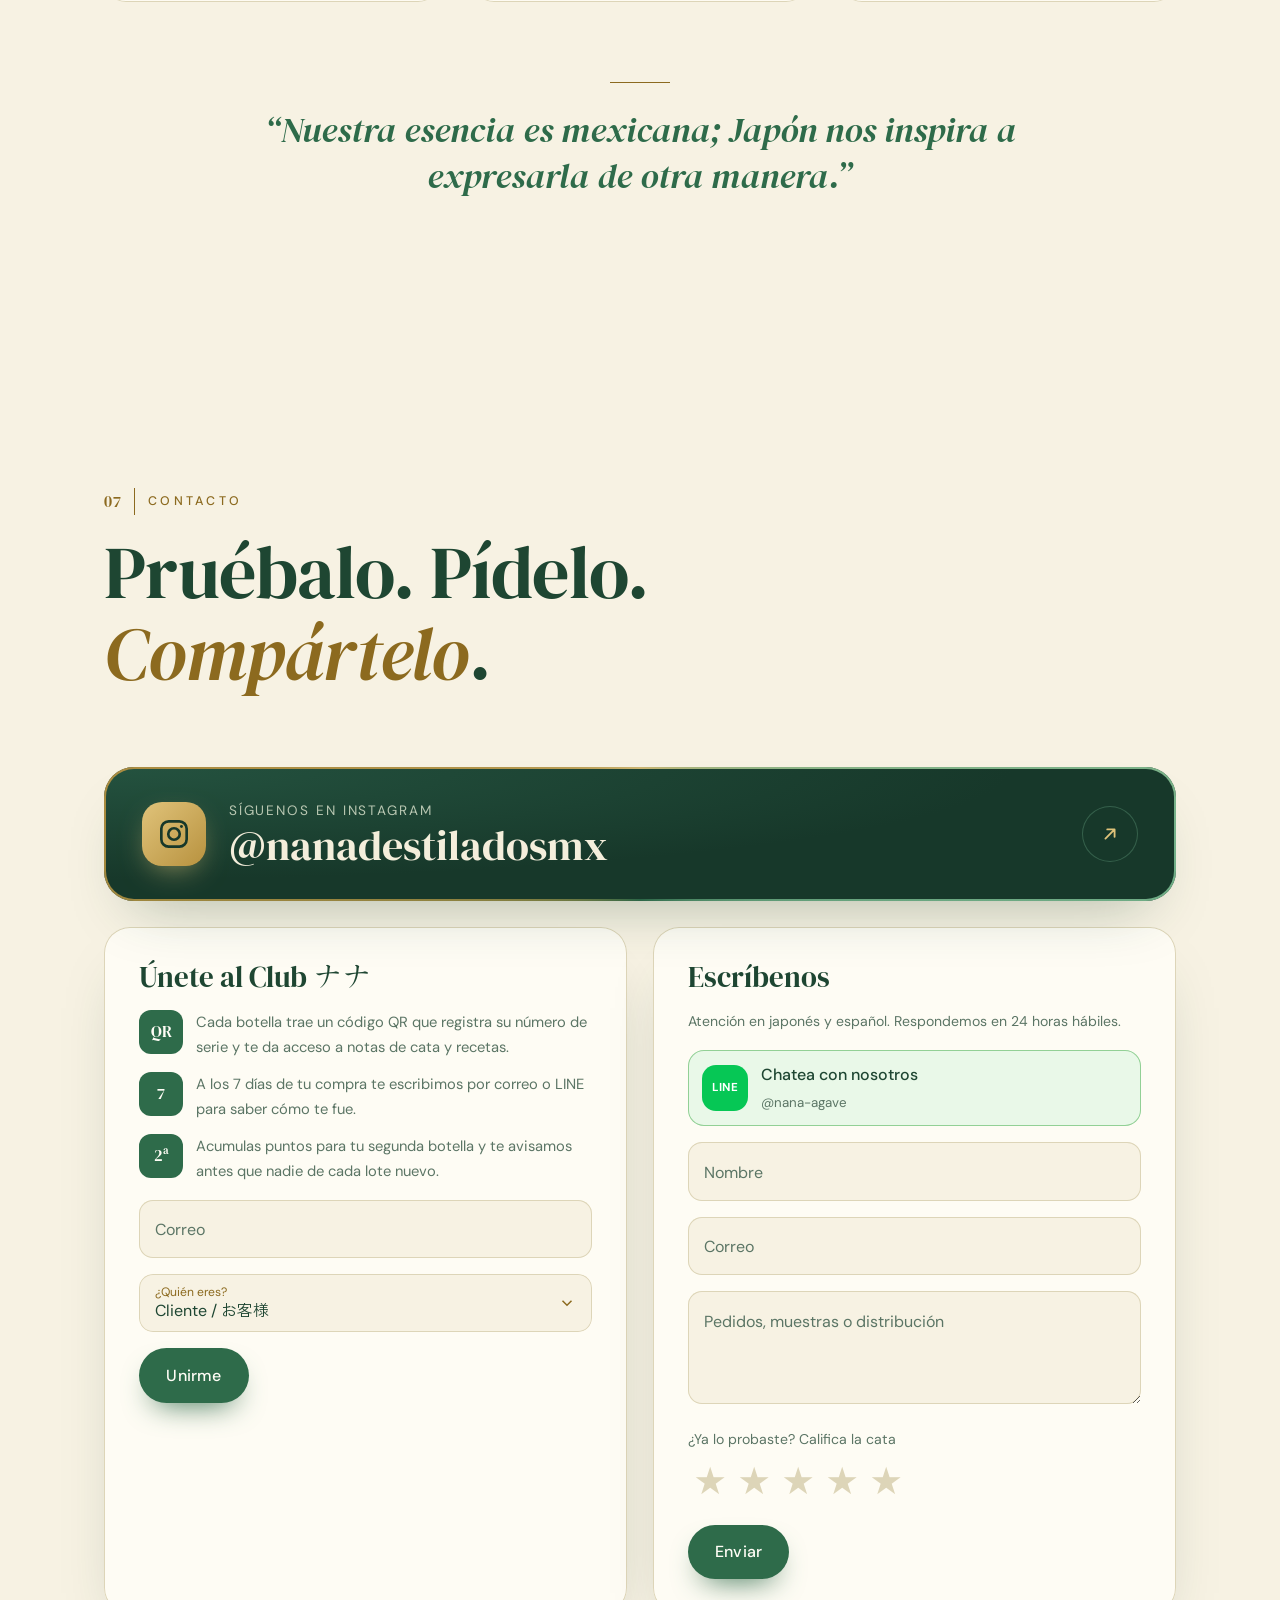
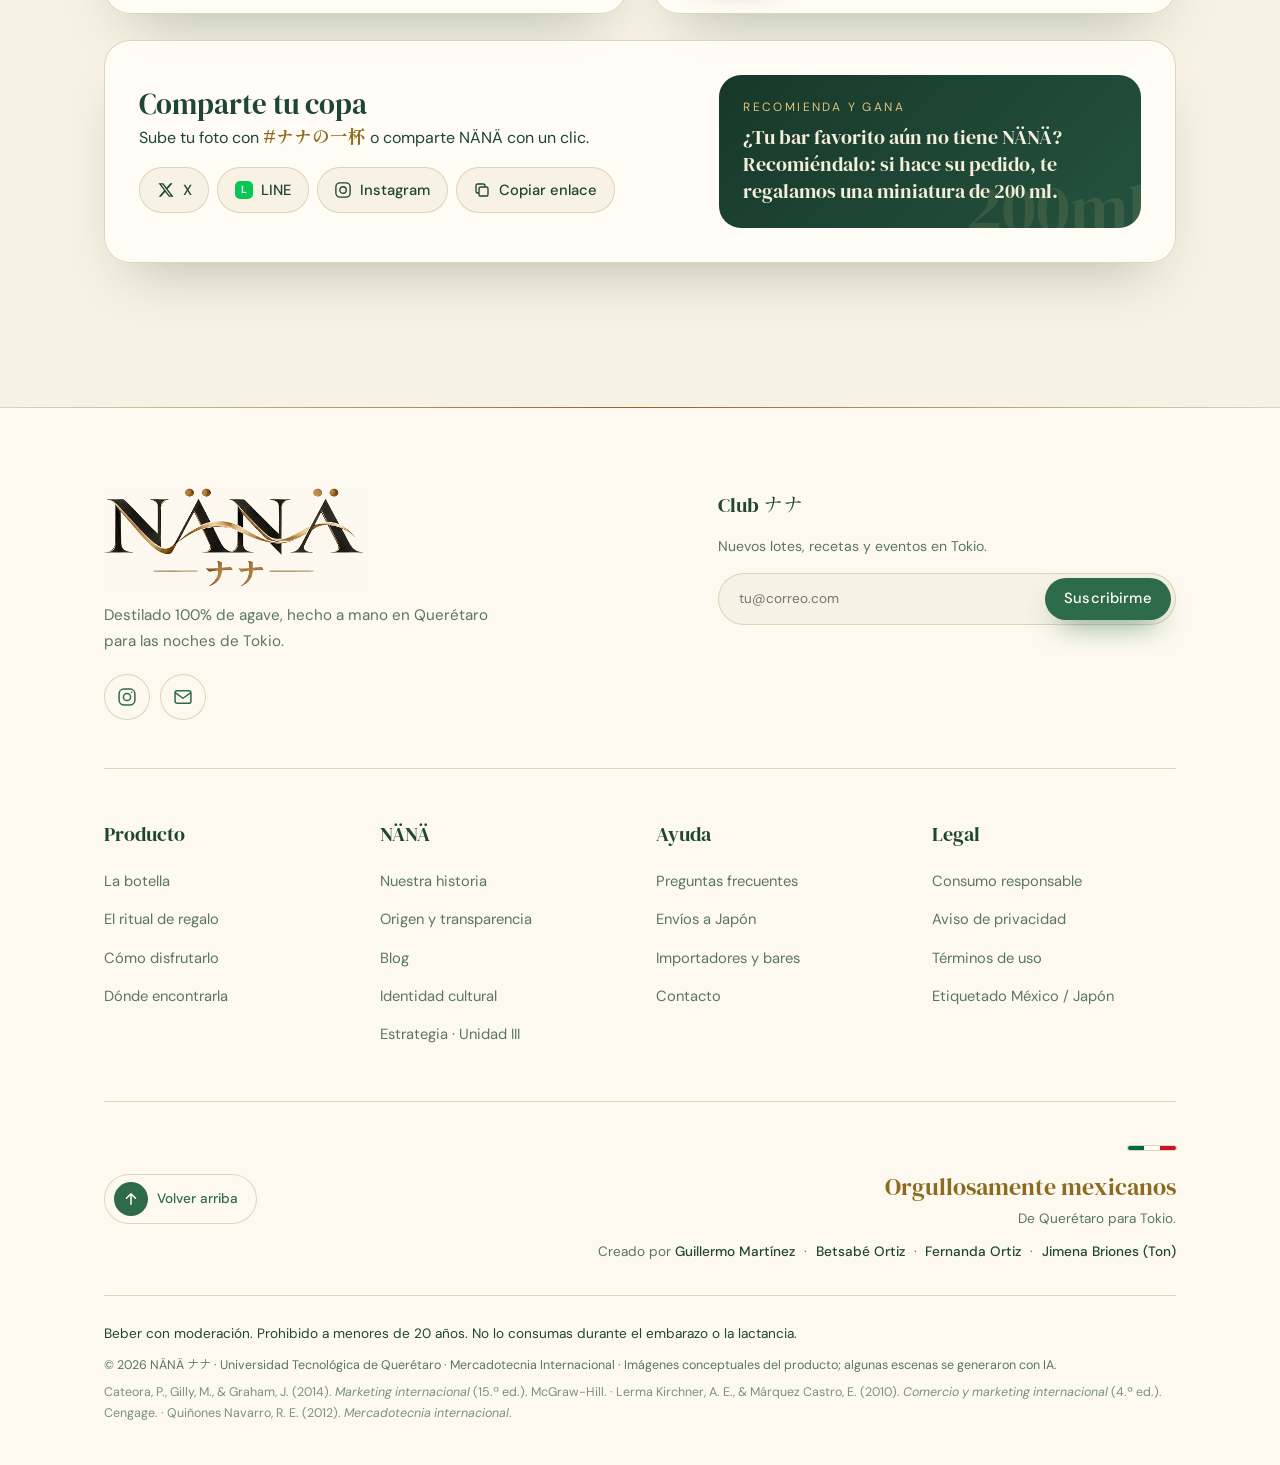
==== commit fd926bb8: "Créditos: Jimena Briones (Ton) Co-Authored-By: Claude Opus 5.5 <noreply@anthropic.com>" ====
--- a/index.html
+++ b/index.html
@@ -402,7 +402,7 @@
         <span class="flag" aria-hidden="true"><i></i><i></i><i></i></span>
         <p class="cr-t"><span class="es">Orgullosamente mexicanos</span><span class="ja">メキシコの誇りをこめて</span></p>
         <p class="cr-s"><span class="es">De Querétaro para Tokio.</span><span class="ja">ケレタロから東京へ。</span></p>
-        <p class="cr-n"><span class="es">Creado por</span><span class="ja">制作</span> <span class="nm">Guillermo Martínez</span><span class="nm">Betsabé Ortiz</span><span class="nm">Fernanda Ortiz</span><span class="nm">Ton</span></p>
+        <p class="cr-n"><span class="es">Creado por</span><span class="ja">制作</span> <span class="nm">Guillermo Martínez</span><span class="nm">Betsabé Ortiz</span><span class="nm">Fernanda Ortiz</span><span class="nm">Jimena Briones (Ton)</span></p>
       </div>
     </div>
     <p class="legal"><span class="es">Beber con moderación. Prohibido a menores de 20 años. No lo consumas durante el embarazo o la lactancia.</span><span class="ja">お酒は20歳になってから。妊娠中・授乳期の飲酒は避けましょう。飲み過ぎに注意。</span></p>
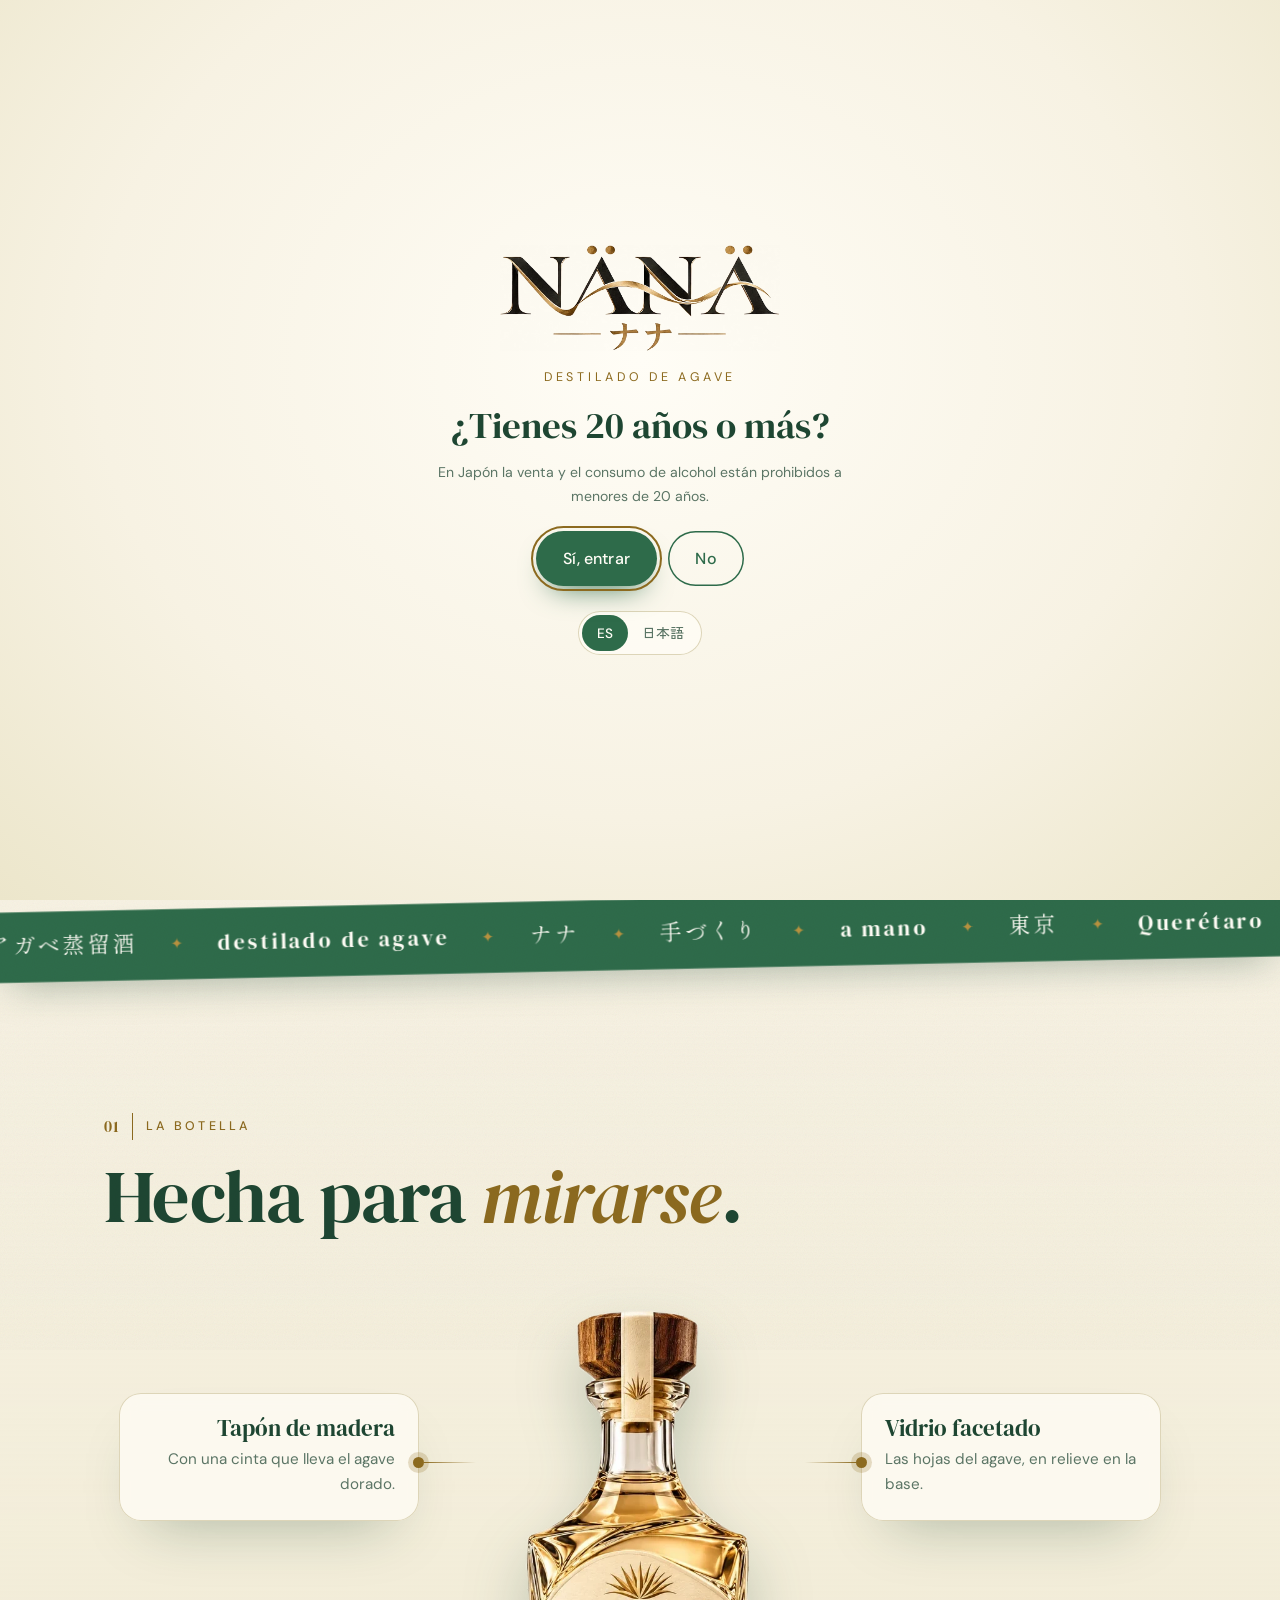
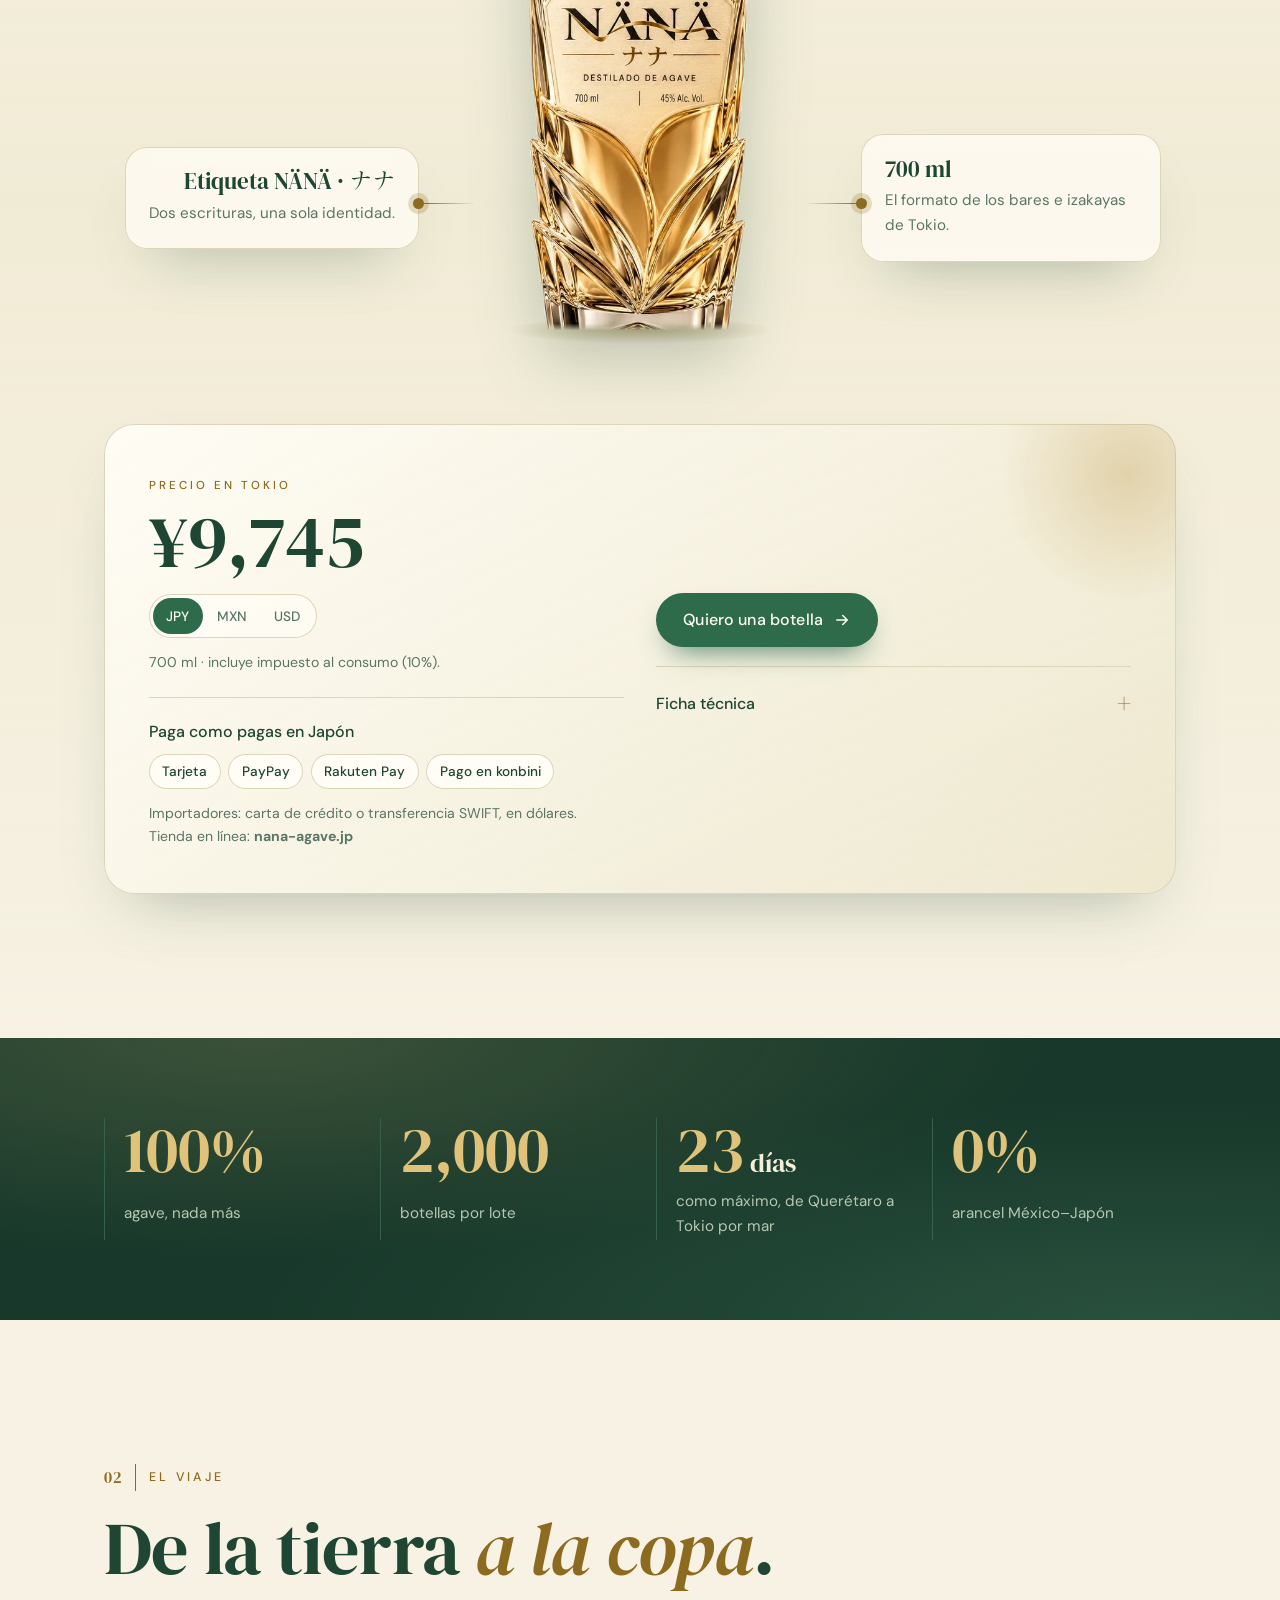
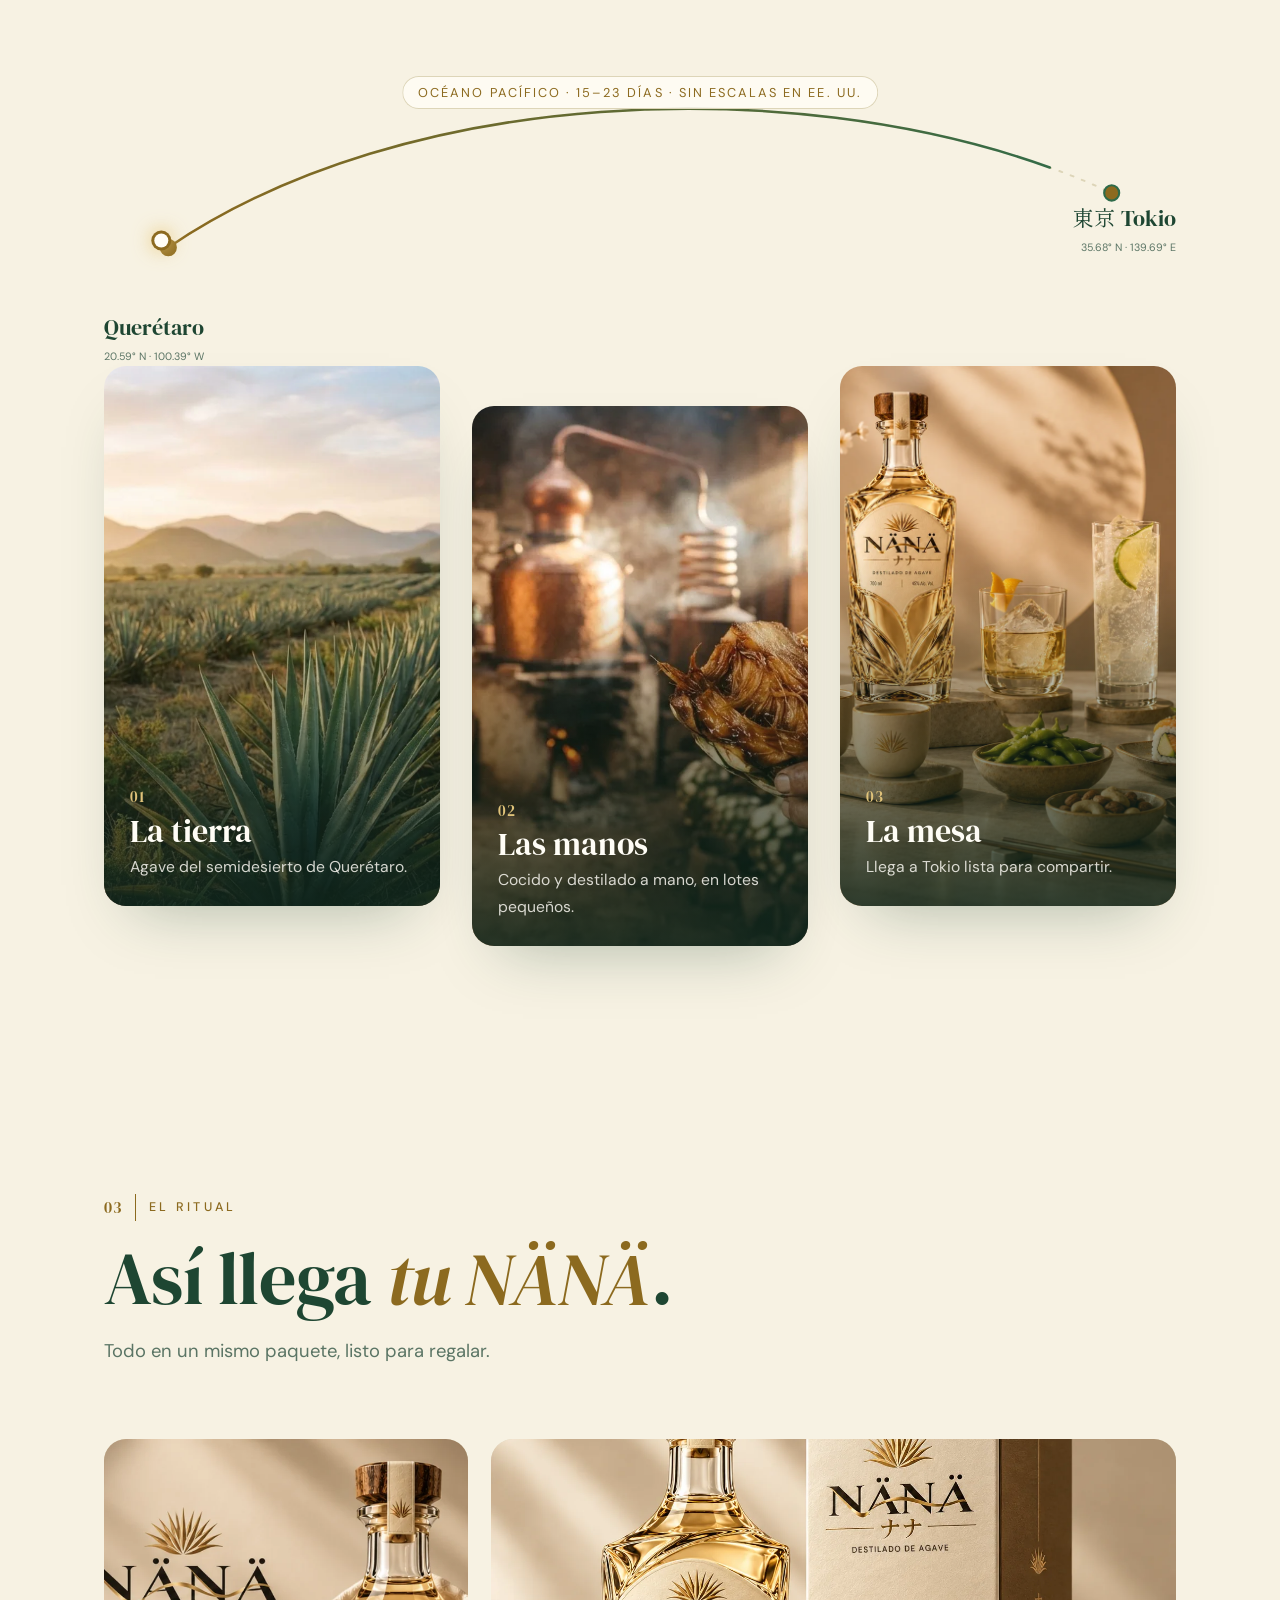
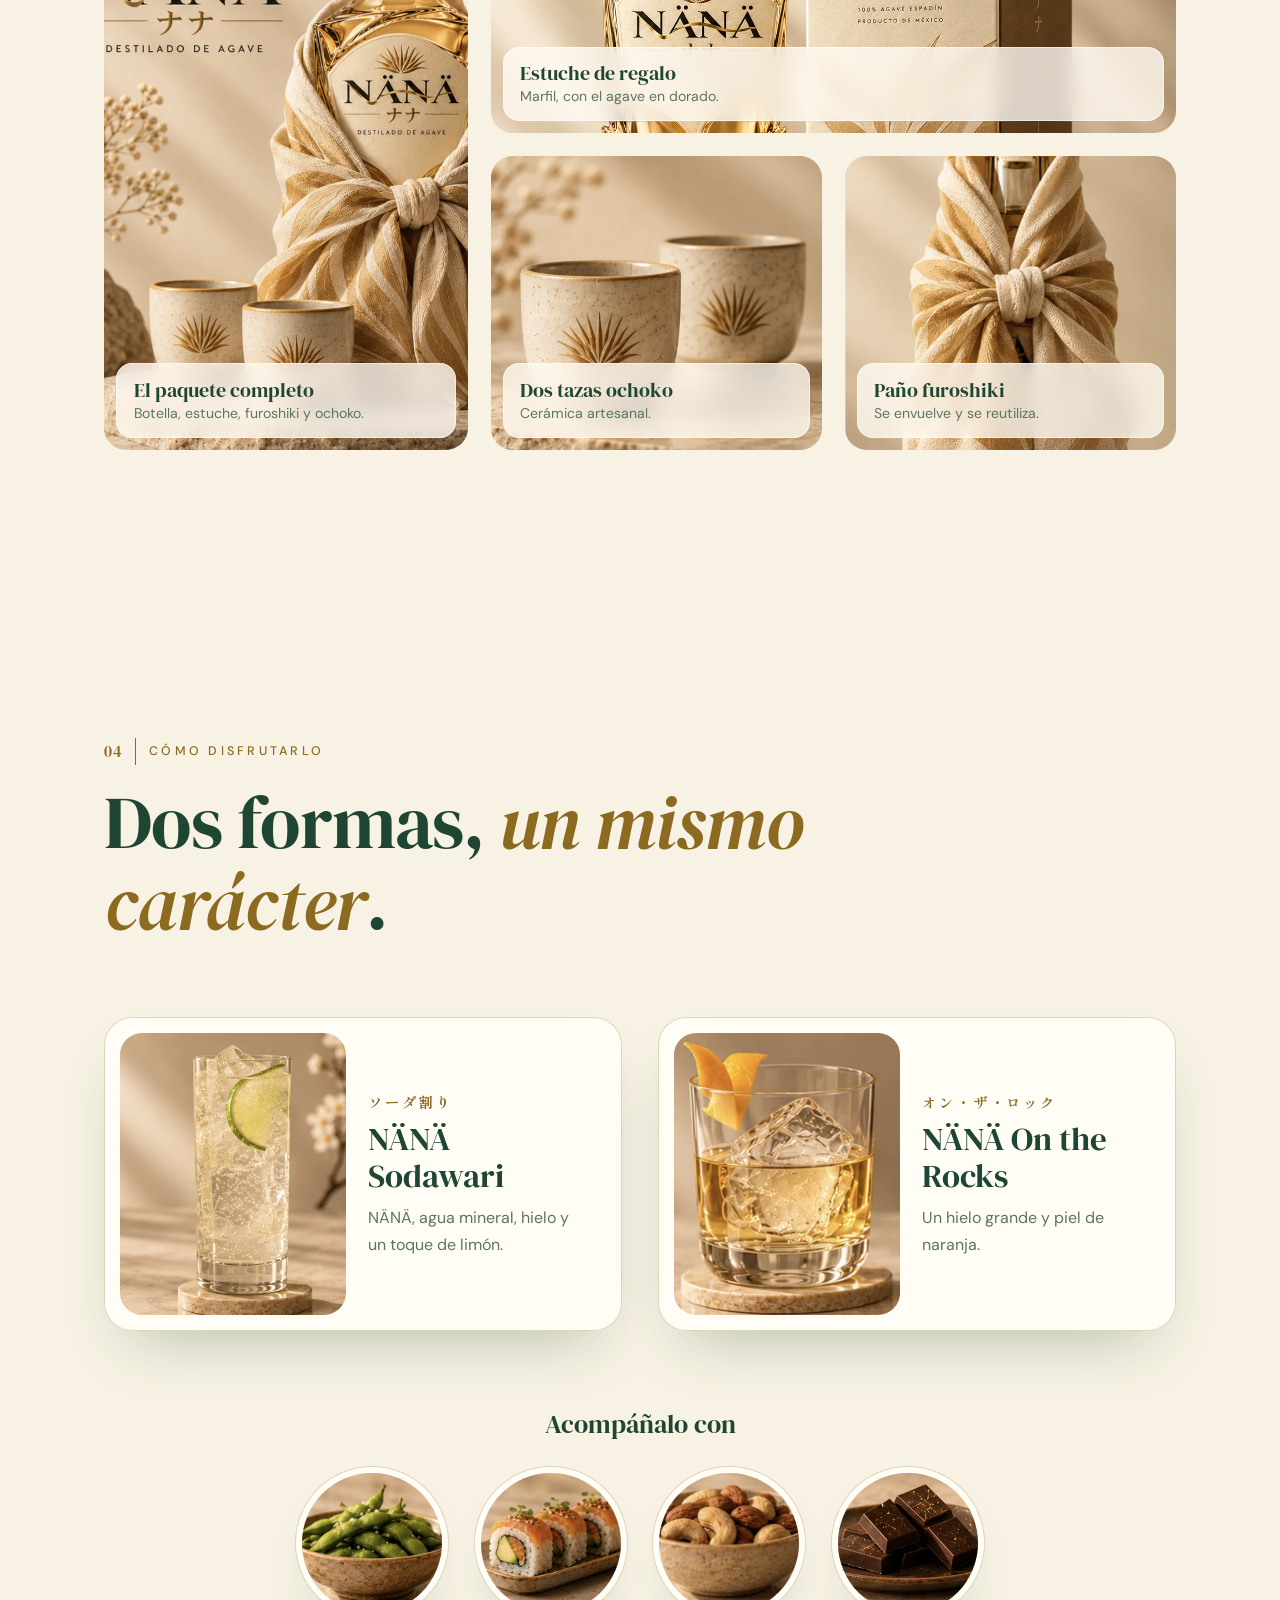
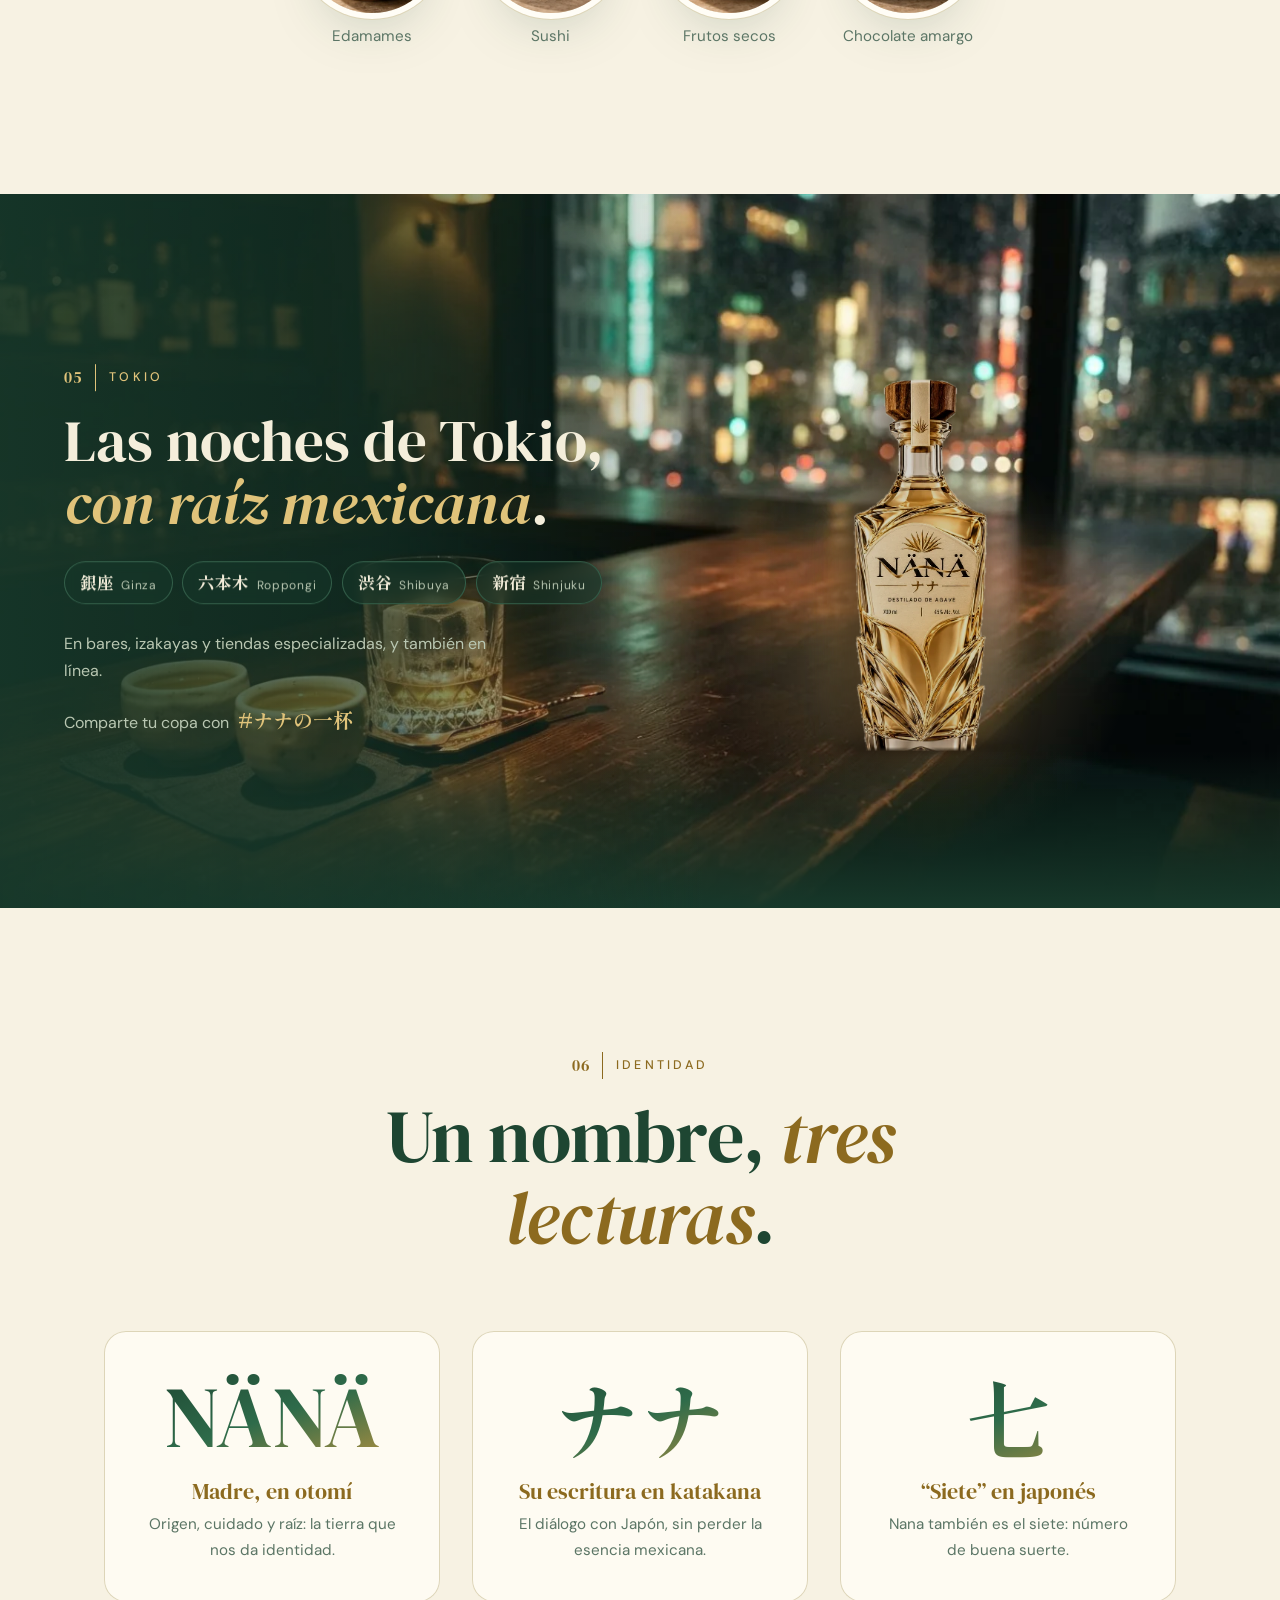
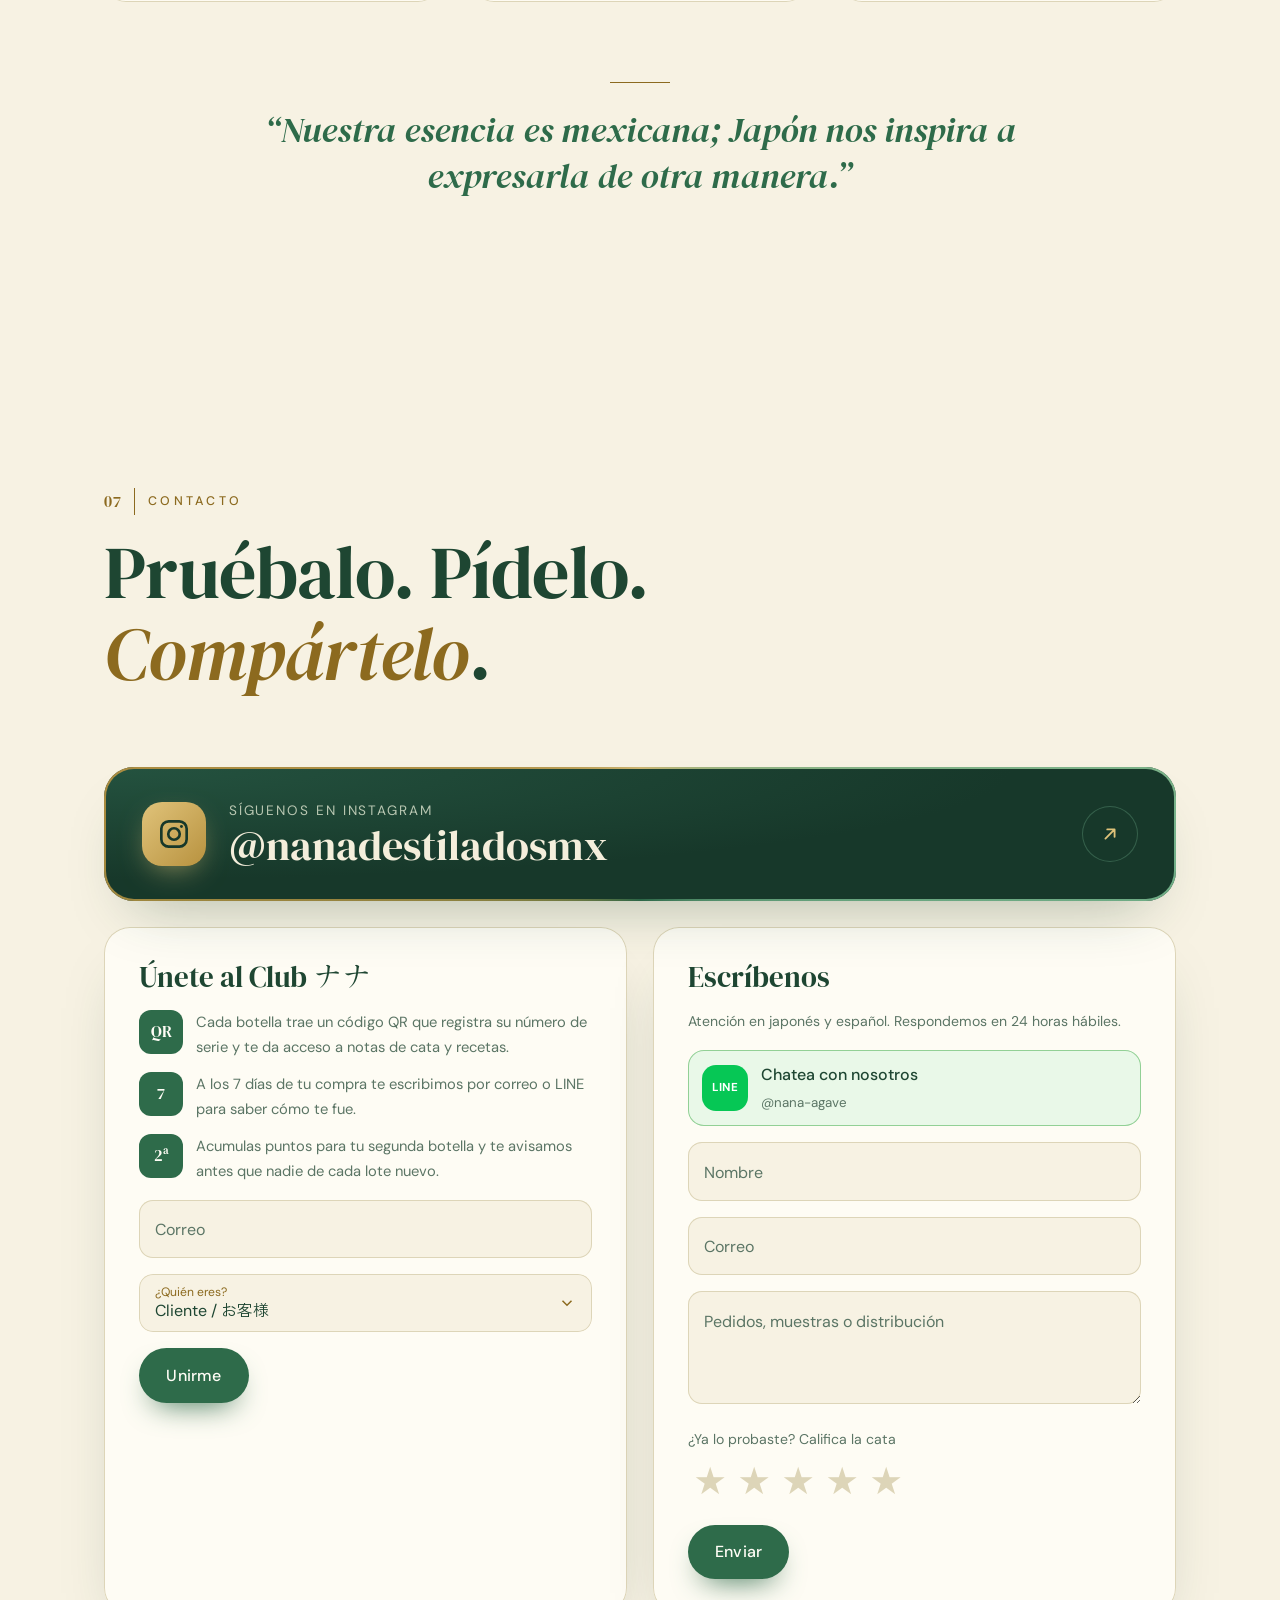
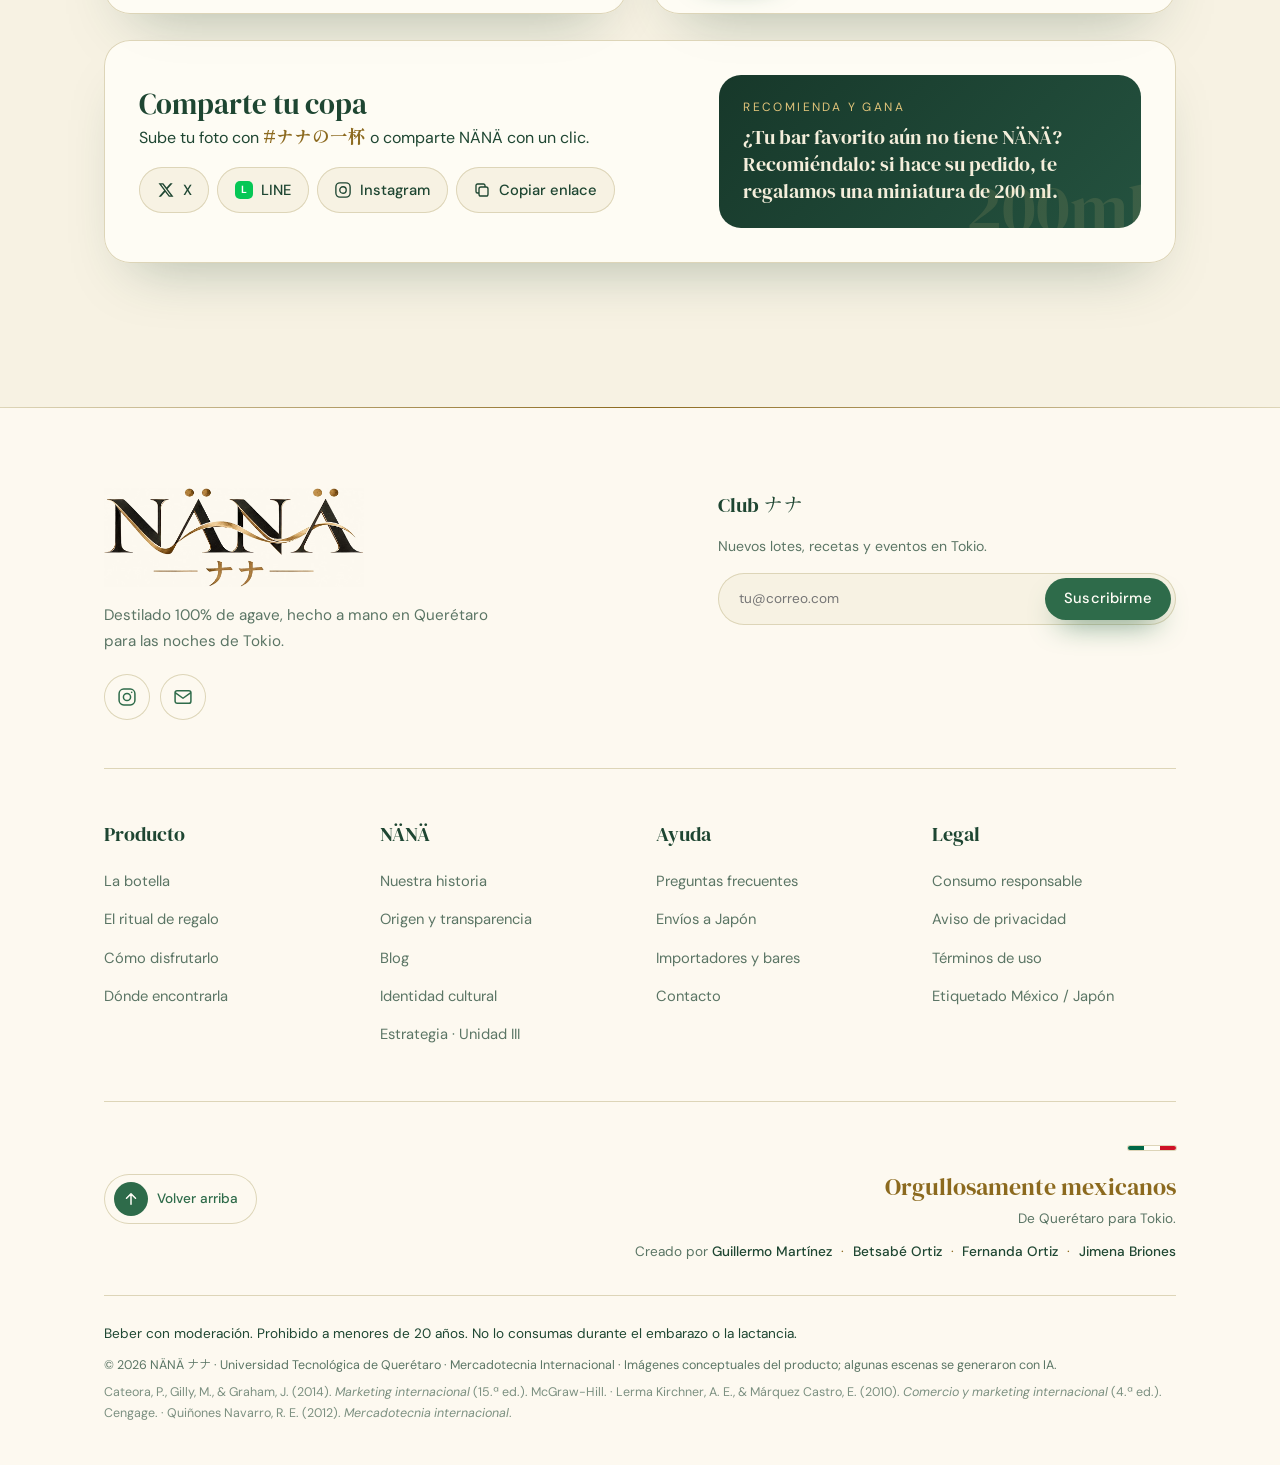
==== commit 23d038a2: "Créditos: quitar el apodo Co-Authored-By: Claude Opus 5.5 <noreply@anthropic.com>" ====
--- a/index.html
+++ b/index.html
@@ -402,7 +402,7 @@
         <span class="flag" aria-hidden="true"><i></i><i></i><i></i></span>
         <p class="cr-t"><span class="es">Orgullosamente mexicanos</span><span class="ja">メキシコの誇りをこめて</span></p>
         <p class="cr-s"><span class="es">De Querétaro para Tokio.</span><span class="ja">ケレタロから東京へ。</span></p>
-        <p class="cr-n"><span class="es">Creado por</span><span class="ja">制作</span> <span class="nm">Guillermo Martínez</span><span class="nm">Betsabé Ortiz</span><span class="nm">Fernanda Ortiz</span><span class="nm">Jimena Briones (Ton)</span></p>
+        <p class="cr-n"><span class="es">Creado por</span><span class="ja">制作</span> <span class="nm">Guillermo Martínez</span><span class="nm">Betsabé Ortiz</span><span class="nm">Fernanda Ortiz</span><span class="nm">Jimena Briones</span></p>
       </div>
     </div>
     <p class="legal"><span class="es">Beber con moderación. Prohibido a menores de 20 años. No lo consumas durante el embarazo o la lactancia.</span><span class="ja">お酒は20歳になってから。妊娠中・授乳期の飲酒は避けましょう。飲み過ぎに注意。</span></p>
